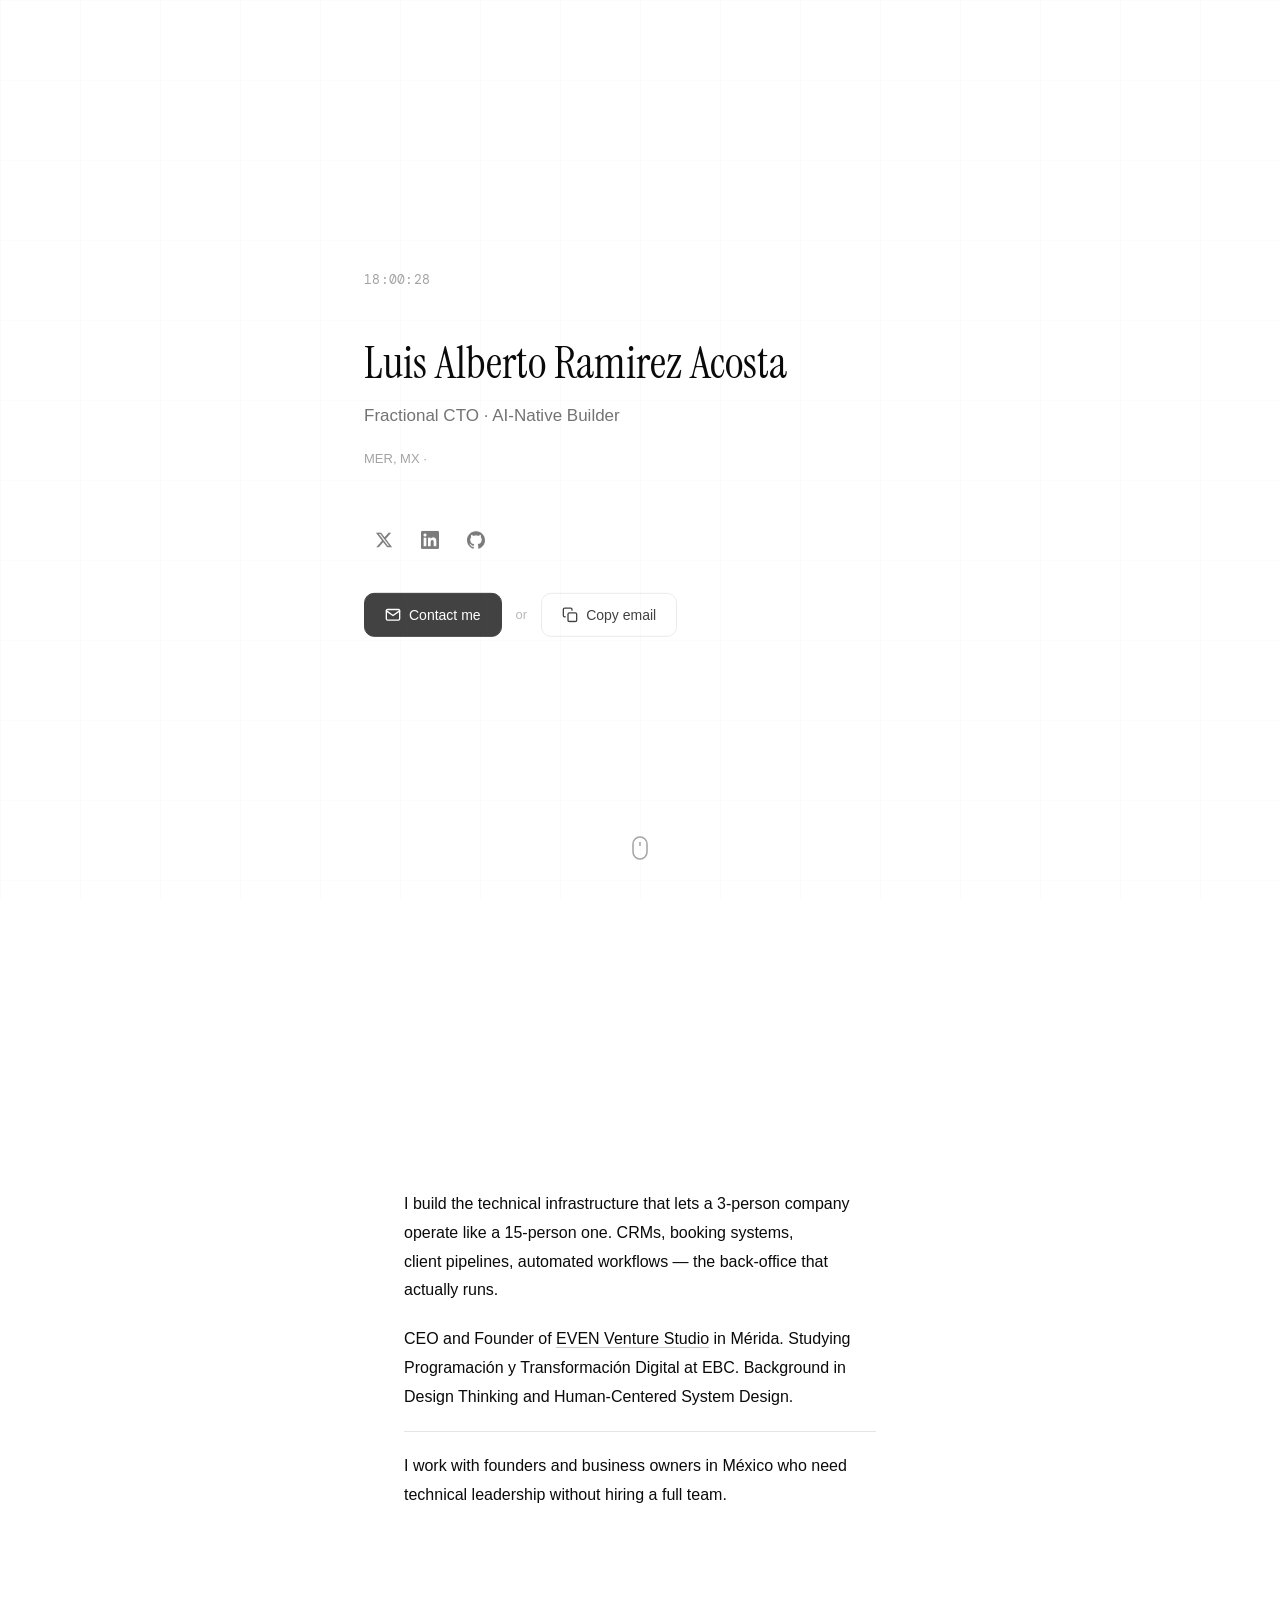
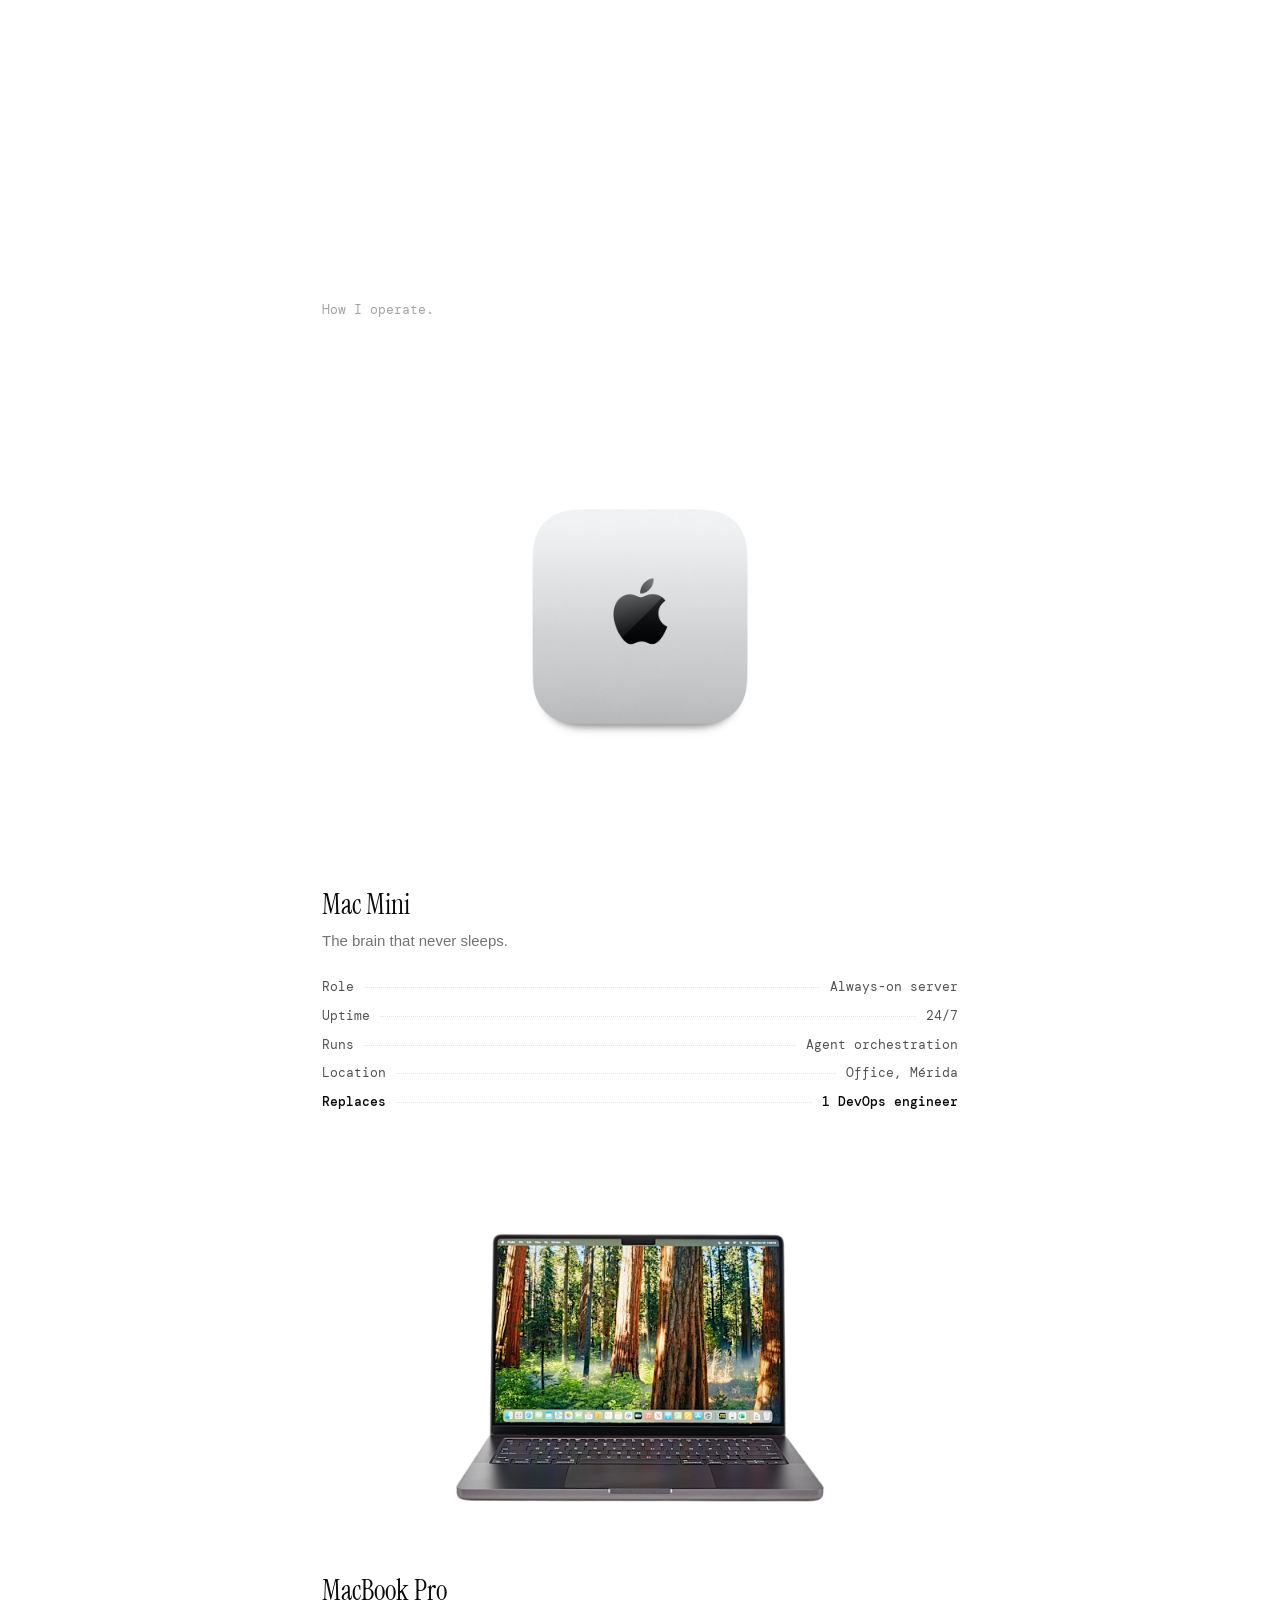
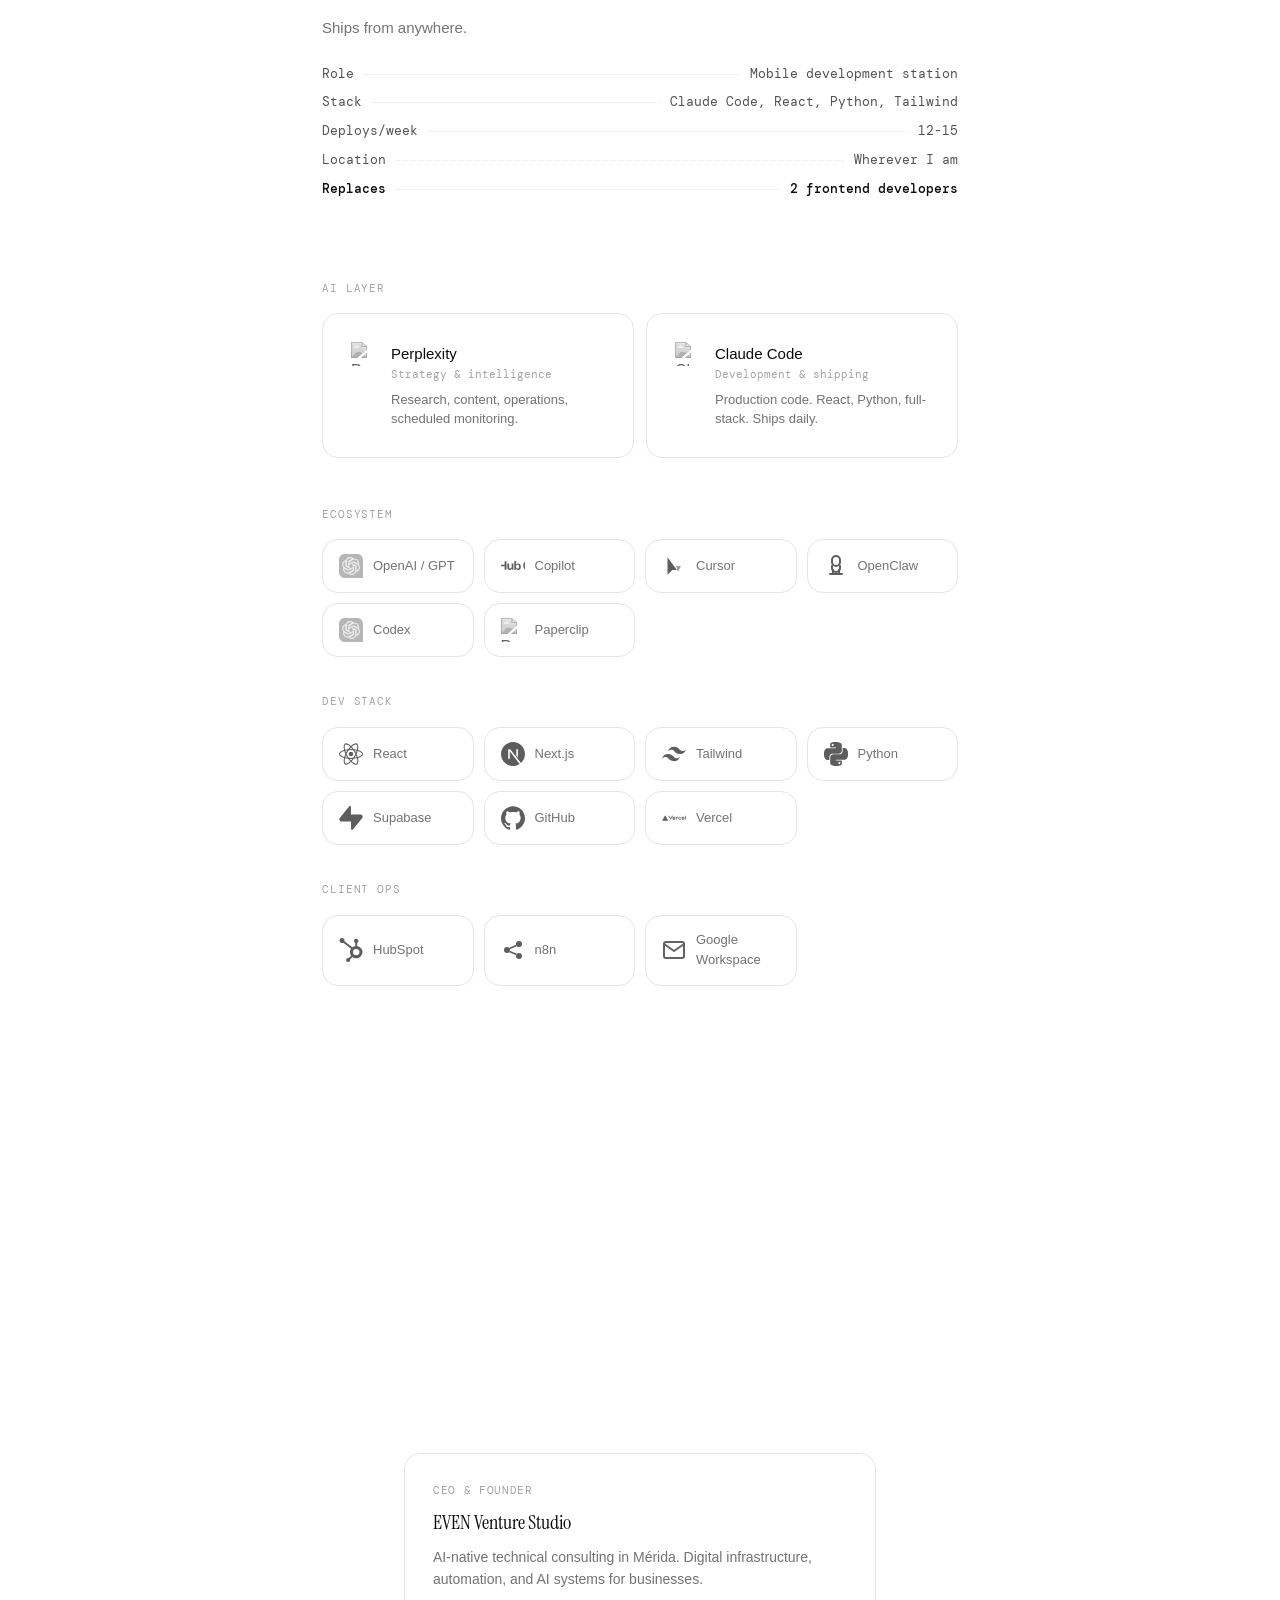
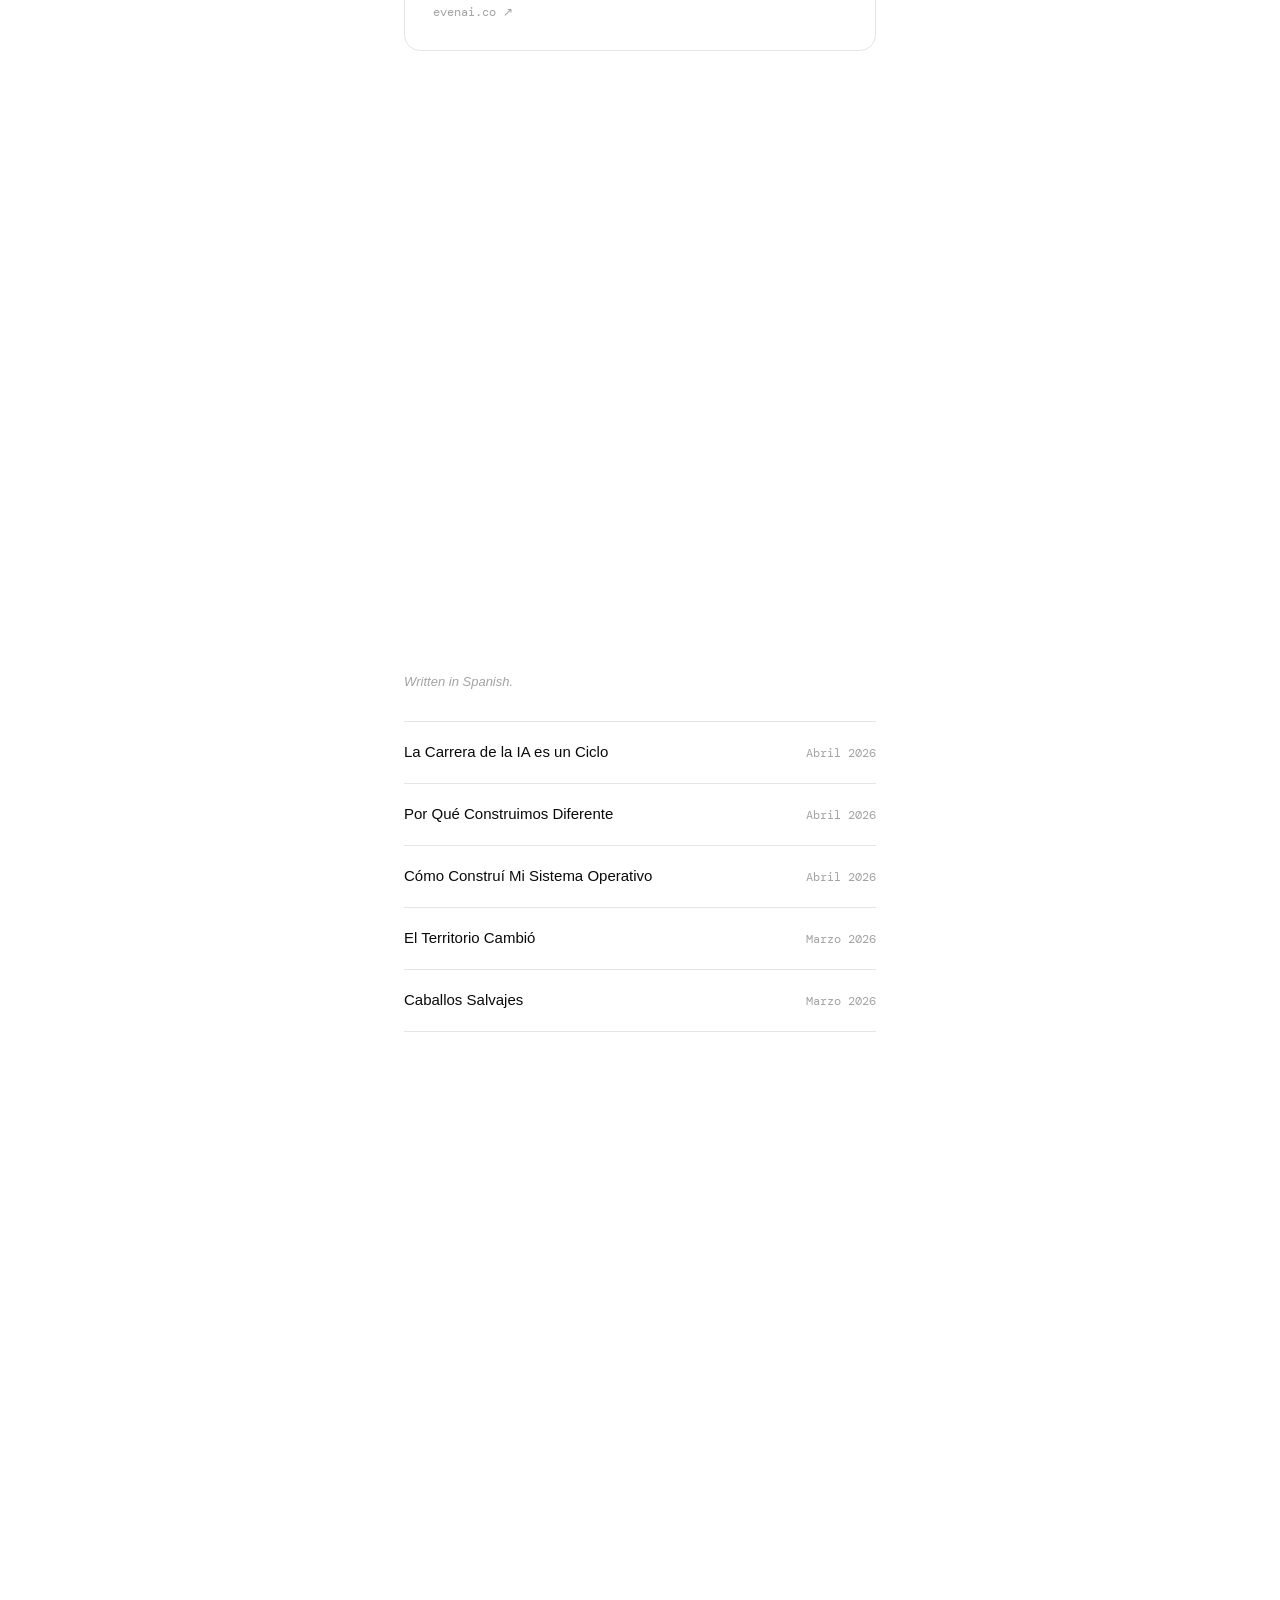
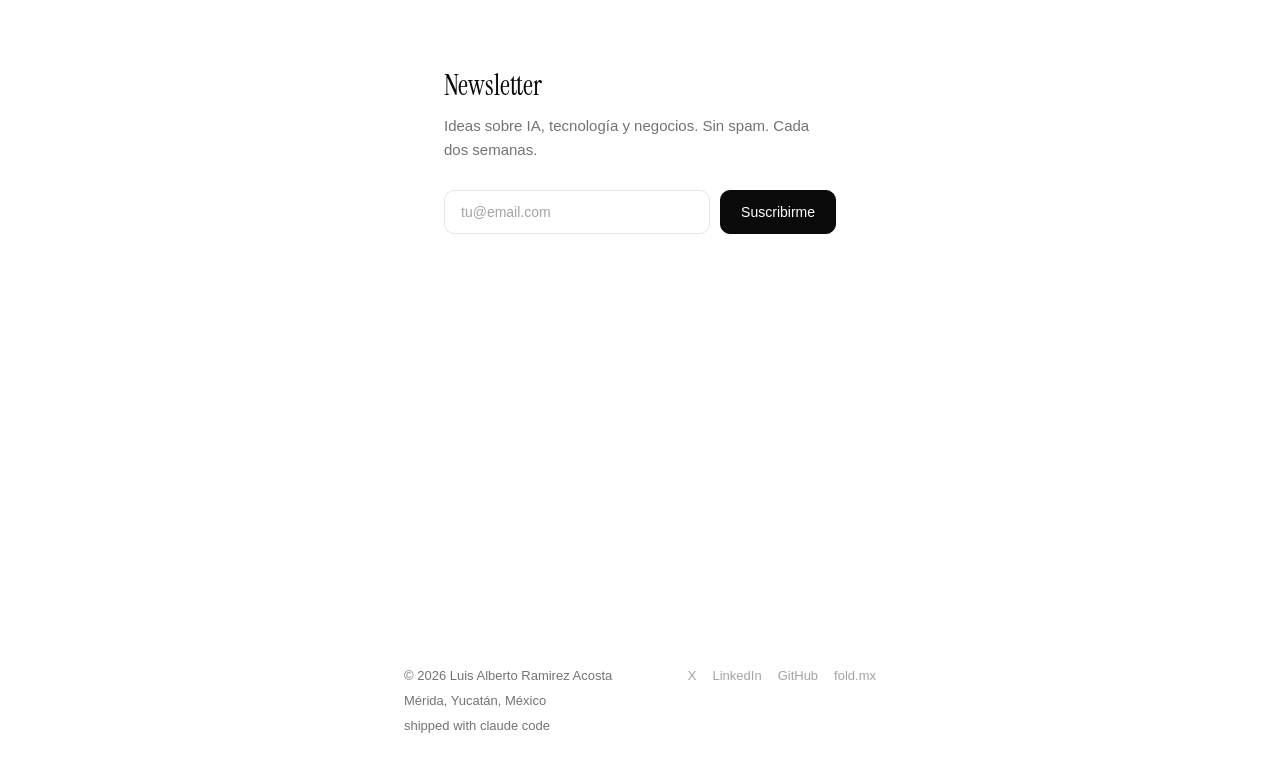
==== index.html @ 84975f9a "fix: move section labels inside col — fixes mobile layout completely The root cause: section labels " ====
<!DOCTYPE html>
<html lang="es" data-theme="light">
<head>
  <!-- Google tag (gtag.js) -->
  <script async src="https://www.googletagmanager.com/gtag/js?id=G-ELK9HFM0W5"></script>
  <script>
    window.dataLayer = window.dataLayer || [];
    function gtag(){dataLayer.push(arguments);}
    gtag('js', new Date());
    gtag('config', 'G-ELK9HFM0W5');
  </script>
  <meta charset="UTF-8">
  <meta name="viewport" content="width=device-width, initial-scale=1.0">
  <title>Luis Alberto Ramirez Acosta — Fractional CTO</title>
  <meta name="description" content="Fractional CTO y AI-native builder en Mérida, México. Fundador de EVEN Venture Studio.">
  <meta property="og:title" content="Luis Alberto Ramirez Acosta">
  <meta property="og:description" content="Fractional CTO. AI-native builder. Mérida, México.">
  <meta property="og:url" content="https://luisracosta.com">
  <meta property="og:type" content="website">

  <!-- Fonts -->
  <link rel="preconnect" href="https://fonts.googleapis.com">
  <link rel="preconnect" href="https://fonts.gstatic.com" crossorigin>
  <link href="https://fonts.googleapis.com/css2?family=DM+Mono:ital,wght@0,300;0,400;0,500;1,300;1,400&family=Instrument+Serif:ital@0;1&display=swap" rel="stylesheet">
  <link href="https://api.fontshare.com/v2/css?f[]=satoshi@300,400,500,700&display=swap" rel="stylesheet">

  <link rel="icon" href="./vitruvian.svg" type="image/svg+xml">
  <link rel="stylesheet" href="base.css">
  <link rel="stylesheet" href="style.css">

  <script type="application/ld+json">
  {
    "@context": "https://schema.org",
    "@type": "Person",
    "name": "Luis Alberto Ramirez Acosta",
    "url": "https://luisracosta.com",
    "jobTitle": "Fractional CTO",
    "worksFor": {"@type": "Organization", "name": "EVEN Venture Studio", "url": "https://evenai.co"},
    "address": {"@type": "PostalAddress", "addressLocality": "Mérida", "addressCountry": "MX"},
    "email": "contacto@luisracosta.com",
    "sameAs": ["https://x.com/luisracosta_","https://linkedin.com/in/luisracosta","https://github.com/even-admin","https://fold.mx"]
  }
  </script>
</head>
<body>

  <!-- Preloader -->
  <div id="preloader" aria-hidden="true"><span class="preloader-mark">L</span></div>

  <!-- Sticky Nav (hidden initially) -->
  <nav id="site-nav" class="site-nav" aria-label="Main navigation">
    <div class="nav-inner">
      <span class="nav-name">Luis Ramirez</span>
      <div class="nav-links">
        <a href="#about" class="nav-link" data-section="about">About</a>
        <a href="#setup" class="nav-link" data-section="setup">Setup</a>
        <a href="#work" class="nav-link" data-section="work">Work</a>
        <a href="#writing" class="nav-link" data-section="writing">Writing</a>
        <a href="#newsletter" class="nav-link" data-section="newsletter">Newsletter</a>
      </div>
      <div class="nav-right-group">
        <button id="nav-hamburger" class="nav-hamburger" aria-label="Open menu">
          <svg width="18" height="18" viewBox="0 0 24 24" fill="none" stroke="currentColor" stroke-width="2" stroke-linecap="round"><line x1="3" y1="6" x2="21" y2="6"/><line x1="3" y1="12" x2="21" y2="12"/><line x1="3" y1="18" x2="21" y2="18"/></svg>
        </button>
        <button id="theme-toggle" class="theme-toggle" aria-label="Toggle dark mode">
        <svg class="icon-sun" width="18" height="18" viewBox="0 0 24 24" fill="none" stroke="currentColor" stroke-width="2" stroke-linecap="round" stroke-linejoin="round"><circle cx="12" cy="12" r="5"/><path d="M12 1v2M12 21v2M4.22 4.22l1.42 1.42M18.36 18.36l1.42 1.42M1 12h2M21 12h2M4.22 19.78l1.42-1.42M18.36 5.64l1.42-1.42"/></svg>
        <svg class="icon-moon" width="18" height="18" viewBox="0 0 24 24" fill="none" stroke="currentColor" stroke-width="2" stroke-linecap="round" stroke-linejoin="round"><path d="M21 12.79A9 9 0 1 1 11.21 3 7 7 0 0 0 21 12.79z"/></svg>
        </button>
      </div>
    </div>
    <div class="nav-panel" id="nav-panel">
      <a href="#about" class="nav-link" data-section="about">About</a>
      <a href="#setup" class="nav-link" data-section="setup">Setup</a>
      <a href="#work" class="nav-link" data-section="work">Work</a>
      <a href="#writing" class="nav-link" data-section="writing">Writing</a>
      <a href="#newsletter" class="nav-link" data-section="newsletter">Newsletter</a>
    </div>
  </nav>

  <!-- Scroll Progress -->
  <div class="scroll-progress" aria-hidden="true"><div class="scroll-progress-fill" id="scroll-fill"></div></div>

  <main>

    <!-- ===== HERO ===== -->
    <header id="hero" class="hero">
      <div class="hero-grid"></div>
      <div class="col-hero">
        <div id="clock" class="clock hero-anim" aria-live="polite"></div>
        <h1 class="name hero-anim">Luis Alberto Ramirez Acosta</h1>
        <p class="tagline hero-anim">Fractional CTO · AI-Native Builder</p>
        <p class="location hero-anim">MER, MX · <span id="coordinates" class="mono"></span></p>
        <div class="social-bar hero-anim">
          <a href="https://x.com/luisracosta_" target="_blank" rel="noopener noreferrer" class="social-icon" aria-label="X">
            <svg width="18" height="18" viewBox="0 0 24 24" fill="currentColor"><path d="M18.244 2.25h3.308l-7.227 8.26 8.502 11.24H16.17l-5.214-6.817L4.99 21.75H1.68l7.73-8.835L1.254 2.25H8.08l4.713 6.231zm-1.161 17.52h1.833L7.084 4.126H5.117z"/></svg>
          </a>
          <a href="https://linkedin.com/in/luisracosta" target="_blank" rel="noopener noreferrer" class="social-icon" aria-label="LinkedIn">
            <svg width="18" height="18" viewBox="0 0 24 24" fill="currentColor"><path d="M20.447 20.452h-3.554v-5.569c0-1.328-.027-3.037-1.852-3.037-1.853 0-2.136 1.445-2.136 2.939v5.667H9.351V9h3.414v1.561h.046c.477-.9 1.637-1.85 3.37-1.85 3.601 0 4.267 2.37 4.267 5.455v6.286zM5.337 7.433a2.062 2.062 0 01-2.063-2.065 2.064 2.064 0 112.063 2.065zm1.782 13.019H3.555V9h3.564v11.452zM22.225 0H1.771C.792 0 0 .774 0 1.729v20.542C0 23.227.792 24 1.771 24h20.451C23.2 24 24 23.227 24 22.271V1.729C24 .774 23.2 0 22.222 0h.003z"/></svg>
          </a>
          <a href="https://github.com/even-admin" target="_blank" rel="noopener noreferrer" class="social-icon" aria-label="GitHub">
            <svg width="18" height="18" viewBox="0 0 24 24" fill="currentColor"><path d="M12 .297c-6.63 0-12 5.373-12 12 0 5.303 3.438 9.8 8.205 11.385.6.113.82-.258.82-.577 0-.285-.01-1.04-.015-2.04-3.338.724-4.042-1.61-4.042-1.61C4.422 18.07 3.633 17.7 3.633 17.7c-1.087-.744.084-.729.084-.729 1.205.084 1.838 1.236 1.838 1.236 1.07 1.835 2.809 1.305 3.495.998.108-.776.417-1.305.76-1.605-2.665-.3-5.466-1.332-5.466-5.93 0-1.31.465-2.38 1.235-3.22-.135-.303-.54-1.523.105-3.176 0 0 1.005-.322 3.3 1.23.96-.267 1.98-.399 3-.405 1.02.006 2.04.138 3 .405 2.28-1.552 3.285-1.23 3.285-1.23.645 1.653.24 2.873.12 3.176.765.84 1.23 1.91 1.23 3.22 0 4.61-2.805 5.625-5.475 5.92.42.36.81 1.096.81 2.22 0 1.606-.015 2.896-.015 3.286 0 .315.21.69.825.57C20.565 22.092 24 17.592 24 12.297c0-6.627-5.373-12-12-12"/></svg>
          </a>
        </div>
        <div class="action-row hero-anim">
          <a href="mailto:contacto@luisracosta.com" class="btn btn-primary">
            <svg width="16" height="16" viewBox="0 0 24 24" fill="none" stroke="currentColor" stroke-width="2" stroke-linecap="round" stroke-linejoin="round"><path d="M4 4h16c1.1 0 2 .9 2 2v12c0 1.1-.9 2-2 2H4c-1.1 0-2-.9-2-2V6c0-1.1.9-2 2-2z"/><polyline points="22,6 12,13 2,6"/></svg>
            Contact me
          </a>
          <span class="action-divider">or</span>
          <button id="copy-email" class="btn btn-secondary">
            <svg width="16" height="16" viewBox="0 0 24 24" fill="none" stroke="currentColor" stroke-width="2" stroke-linecap="round" stroke-linejoin="round"><rect x="9" y="9" width="13" height="13" rx="2" ry="2"/><path d="M5 15H4a2 2 0 01-2-2V4a2 2 0 012-2h9a2 2 0 012 2v1"/></svg>
            Copy email
          </button>
        </div>
      </div>
      <div class="scroll-indicator" aria-hidden="true">
        <svg width="16" height="24" viewBox="0 0 16 24" fill="none" stroke="currentColor" stroke-width="1.5"><rect x="1" y="1" width="14" height="22" rx="7"/><line x1="8" y1="6" x2="8" y2="10"/></svg>
      </div>
    </header>

    <!-- ===== ABOUT ===== -->
    <section id="about" class="section">
      <div class="col-md">
        <span class="section-label">About</span>
        <div class="about-text">
          <p data-animate>I build the technical infrastructure that lets a 3-person company operate like a 15-person one. CRMs, booking systems, client pipelines, automated workflows — the back-office that actually runs.</p>
          <p data-animate>CEO and Founder of <a href="https://evenai.co" target="_blank" rel="noopener noreferrer">EVEN Venture Studio</a> in Mérida. Studying Programación y Transformación Digital at EBC. Background in Design Thinking and Human-Centered System Design.</p>
          <p class="about-cta" data-animate>I work with founders and business owners in México who need technical leadership without hiring a full team.</p>
        </div>
      </div>
    </section>

    <!-- ===== SETUP ===== -->
    <section id="setup" class="section section-setup">
      <div class="col-wide">
        <span class="section-label">Setup</span>
        <p class="setup-intro" data-animate>How I operate.</p>

        <!-- Mac Mini -->
        <div class="hw-showcase" id="hw-mini">
          <div class="hw-image" data-animate>
            <img src="images/mac-mini.jpg" alt="Mac Mini" width="480" height="320" loading="lazy">
          </div>
          <div class="hw-info">
            <h3 class="hw-name" data-animate>Mac Mini</h3>
            <p class="hw-tagline" data-animate>The brain that never sleeps.</p>
            <div class="hw-specs" data-animate>
              <div class="spec-row"><span class="spec-key">Role</span><span class="spec-dots"></span><span class="spec-val">Always-on server</span></div>
              <div class="spec-row"><span class="spec-key">Uptime</span><span class="spec-dots"></span><span class="spec-val">24/7</span></div>
              <div class="spec-row"><span class="spec-key">Runs</span><span class="spec-dots"></span><span class="spec-val">Agent orchestration</span></div>
              <div class="spec-row"><span class="spec-key">Location</span><span class="spec-dots"></span><span class="spec-val">Office, Mérida</span></div>
              <div class="spec-row spec-highlight"><span class="spec-key">Replaces</span><span class="spec-dots"></span><span class="spec-val">1 DevOps engineer</span></div>
            </div>
          </div>
        </div>

        <!-- MacBook Pro -->
        <div class="hw-showcase" id="hw-mbp">
          <div class="hw-image" data-animate>
            <img src="images/macbook-pro.png" alt="MacBook Pro" width="480" height="340" loading="lazy">
          </div>
          <div class="hw-info">
            <h3 class="hw-name" data-animate>MacBook Pro</h3>
            <p class="hw-tagline" data-animate>Ships from anywhere.</p>
            <div class="hw-specs" data-animate>
              <div class="spec-row"><span class="spec-key">Role</span><span class="spec-dots"></span><span class="spec-val">Mobile development station</span></div>
              <div class="spec-row"><span class="spec-key">Stack</span><span class="spec-dots"></span><span class="spec-val">Claude Code, React, Python, Tailwind</span></div>
              <div class="spec-row"><span class="spec-key">Deploys/week</span><span class="spec-dots"></span><span class="spec-val">12-15</span></div>
              <div class="spec-row"><span class="spec-key">Location</span><span class="spec-dots"></span><span class="spec-val">Wherever I am</span></div>
              <div class="spec-row spec-highlight"><span class="spec-key">Replaces</span><span class="spec-dots"></span><span class="spec-val">2 frontend developers</span></div>
            </div>
          </div>
        </div>

        <!-- AI Layer — Primary -->
        <div class="subsection-label" data-animate>AI Layer</div>
        <div class="ai-primary-grid">
          <div class="ai-card card ai-card-primary" data-animate>
            <img src="images/perplexity-logo.svg" alt="Perplexity" class="logo-icon logo-32" loading="lazy">
            <div class="ai-body">
              <div class="ai-name">Perplexity</div>
              <div class="ai-role">Strategy &amp; intelligence</div>
              <div class="ai-desc">Research, content, operations, scheduled monitoring.</div>
            </div>
          </div>
          <div class="ai-card card ai-card-primary" data-animate>
            <img src="images/claude-logo.svg" alt="Claude Code" class="logo-icon logo-32" loading="lazy">
            <div class="ai-body">
              <div class="ai-name">Claude Code</div>
              <div class="ai-role">Development &amp; shipping</div>
              <div class="ai-desc">Production code. React, Python, full-stack. Ships daily.</div>
            </div>
          </div>
        </div>

        <!-- AI Layer — Ecosystem -->
        <div class="subsection-label" data-animate>Ecosystem</div>
        <div class="logo-grid logo-grid-4">
          <div class="logo-card card" data-animate>
            <img src="images/openai-logo.svg" alt="OpenAI" class="logo-icon logo-32" loading="lazy">
            <span class="logo-name">OpenAI / GPT</span>
          </div>
          <div class="logo-card card" data-animate>
            <img src="images/copilot-logo.svg" alt="GitHub Copilot" class="logo-icon logo-32" loading="lazy">
            <span class="logo-name">Copilot</span>
          </div>
          <div class="logo-card card" data-animate>
            <img src="images/cursor-logo.svg" alt="Cursor" class="logo-icon logo-32" loading="lazy">
            <span class="logo-name">Cursor</span>
          </div>
          <div class="logo-card card" data-animate>
            <img src="images/openclaw-logo.svg" alt="OpenClaw" class="logo-icon logo-32" loading="lazy">
            <span class="logo-name">OpenClaw</span>
          </div>
          <div class="logo-card card" data-animate>
            <img src="images/codex-logo.svg" alt="Codex" class="logo-icon logo-32" loading="lazy">
            <span class="logo-name">Codex</span>
          </div>
          <div class="logo-card card" data-animate>
            <img src="images/paperclip-logo.svg" alt="Paperclip" class="logo-icon logo-32" loading="lazy">
            <span class="logo-name">Paperclip</span>
          </div>
        </div>

        <!-- Dev Stack -->
        <div class="subsection-label" data-animate>Dev Stack</div>
        <div class="logo-grid logo-grid-4">
          <div class="logo-card card" data-animate>
            <img src="images/react-logo.svg" alt="React" class="logo-icon logo-32" loading="lazy">
            <span class="logo-name">React</span>
          </div>
          <div class="logo-card card" data-animate>
            <img src="images/nextjs-logo.svg" alt="Next.js" class="logo-icon logo-32" loading="lazy">
            <span class="logo-name">Next.js</span>
          </div>
          <div class="logo-card card" data-animate>
            <img src="images/tailwind-logo.svg" alt="Tailwind" class="logo-icon logo-32" loading="lazy">
            <span class="logo-name">Tailwind</span>
          </div>
          <div class="logo-card card" data-animate>
            <img src="images/python-logo.svg" alt="Python" class="logo-icon logo-32" loading="lazy">
            <span class="logo-name">Python</span>
          </div>
          <div class="logo-card card" data-animate>
            <img src="images/supabase-logo.svg" alt="Supabase" class="logo-icon logo-32" loading="lazy">
            <span class="logo-name">Supabase</span>
          </div>
          <div class="logo-card card" data-animate>
            <img src="images/github-logo.svg" alt="GitHub" class="logo-icon logo-32" loading="lazy">
            <span class="logo-name">GitHub</span>
          </div>
          <div class="logo-card card" data-animate>
            <img src="images/vercel-logo.svg" alt="Vercel" class="logo-icon logo-32" loading="lazy">
            <span class="logo-name">Vercel</span>
          </div>
        </div>

        <!-- Client Ops -->
        <div class="subsection-label" data-animate>Client Ops</div>
        <div class="logo-grid logo-grid-4">
          <div class="logo-card card" data-animate>
            <img src="images/hubspot-logo.svg" alt="HubSpot" class="logo-icon logo-32" loading="lazy">
            <span class="logo-name">HubSpot</span>
          </div>
          <div class="logo-card card" data-animate>
            <img src="images/n8n-logo.svg" alt="n8n" class="logo-icon logo-32" loading="lazy">
            <span class="logo-name">n8n</span>
          </div>
          <div class="logo-card card" data-animate>
            <svg class="logo-icon logo-32" viewBox="0 0 24 24" fill="none" stroke="currentColor" stroke-width="2" stroke-linecap="round" stroke-linejoin="round"><path d="M4 4h16c1.1 0 2 .9 2 2v12c0 1.1-.9 2-2 2H4c-1.1 0-2-.9-2-2V6c0-1.1.9-2 2-2z"/><polyline points="22,6 12,13 2,6"/></svg>
            <span class="logo-name">Google Workspace</span>
          </div>
        </div>
      </div>
    </section>

    <!-- ===== WORK ===== -->
    <section id="work" class="section">
      <div class="col-md">
        <span class="section-label">Work</span>
        <div class="work-cards">
          <a href="https://evenai.co" target="_blank" rel="noopener noreferrer" class="work-card card" data-animate>
            <div class="work-role">CEO &amp; Founder</div>
            <div class="work-title">EVEN Venture Studio</div>
            <div class="work-desc">AI-native technical consulting in Mérida. Digital infrastructure, automation, and AI systems for businesses.</div>
            <div class="work-indicator">evenai.co &#8599;</div>
          </a>
        </div>
      </div>
    </section>

    <!-- ===== WRITING ===== -->
    <section id="writing" class="section">
      <div class="col-md">
        <span class="section-label">Writing</span>
        <p class="writing-note" data-animate>Written in Spanish.</p>
        <ol class="article-list" reversed>
          <li class="article-item" data-animate>
            <a href="/la-carrera-de-la-ia-es-un-ciclo.html" class="article-link">
              <span class="article-title">La Carrera de la IA es un Ciclo</span>
              <span class="article-date">Abril 2026</span>
            </a>
          </li>
          <li class="article-item" data-animate>
            <a href="/por-que-construimos-diferente.html" class="article-link">
              <span class="article-title">Por Qué Construimos Diferente</span>
              <span class="article-date">Abril 2026</span>
            </a>
          </li>
          <li class="article-item" data-animate>
            <a href="/como-construi-mi-sistema-operativo.html" class="article-link">
              <span class="article-title">Cómo Construí Mi Sistema Operativo</span>
              <span class="article-date">Abril 2026</span>
            </a>
          </li>
          <li class="article-item" data-animate>
            <a href="/el-territorio-cambio.html" class="article-link">
              <span class="article-title">El Territorio Cambió</span>
              <span class="article-date">Marzo 2026</span>
            </a>
          </li>
          <li class="article-item" data-animate>
            <a href="/caballos-salvajes.html" class="article-link">
              <span class="article-title">Caballos Salvajes</span>
              <span class="article-date">Marzo 2026</span>
            </a>
          </li>
        </ol>
      </div>
    </section>

    <!-- ===== NEWSLETTER ===== -->
    <section id="newsletter" class="section">
      <div class="col-sm">
        <span class="section-label">Newsletter</span>
        <h2 class="newsletter-heading" data-animate>Newsletter</h2>
        <p class="newsletter-sub" data-animate>Ideas sobre IA, tecnología y negocios. Sin spam. Cada dos semanas.</p>
        <form id="newsletter-form" class="newsletter-form" novalidate data-animate>
          <div class="form-row" id="form-row">
            <input type="email" id="email-input" class="email-input" placeholder="tu@email.com" required autocomplete="email">
            <button type="submit" class="btn btn-primary">Suscribirme</button>
          </div>
          <div id="newsletter-success" class="newsletter-success" hidden>Gracias. Te escribo pronto.</div>
        </form>
      </div>
    </section>

  </main>

  <!-- Footer -->
  <footer class="footer">
    <div class="col-md">
      <div class="footer-inner">
        <div class="footer-left">
          <p>&copy; 2026 Luis Alberto Ramirez Acosta</p>
          <p>Mérida, Yucatán, México</p>
          <p class="footer-cheeky">shipped with claude code</p>
        </div>
        <div class="footer-links">
          <a href="https://x.com/luisracosta_" target="_blank" rel="noopener noreferrer">X</a>
          <a href="https://linkedin.com/in/luisracosta" target="_blank" rel="noopener noreferrer">LinkedIn</a>
          <a href="https://github.com/even-admin" target="_blank" rel="noopener noreferrer">GitHub</a>
          <a href="https://fold.mx" target="_blank" rel="noopener noreferrer">fold.mx</a>
        </div>
      </div>
    </div>
  </footer>

  <!-- Libraries: Lenis + GSAP + ScrollTrigger -->
  <script src="https://cdn.jsdelivr.net/npm/lenis@1.1/dist/lenis.min.js"></script>
  <script src="https://cdn.jsdelivr.net/npm/gsap@3.12/dist/gsap.min.js"></script>
  <script src="https://cdn.jsdelivr.net/npm/gsap@3.12/dist/ScrollTrigger.min.js"></script>
  <script src="app.js" defer></script>
</body>
</html>
---- base.css ----
/* base.css */
*, *::before, *::after { box-sizing: border-box; margin: 0; padding: 0; }

html {
  -moz-text-size-adjust: none;
  -webkit-text-size-adjust: none;
  text-size-adjust: none;
  -webkit-font-smoothing: antialiased;
  -moz-osx-font-smoothing: grayscale;
  text-rendering: optimizeLegibility;
  scroll-behavior: smooth;
  hanging-punctuation: first last;
  scroll-padding-top: var(--space-16);
}

body {
  min-height: 100dvh;
  line-height: 1.6;
  font-family: var(--font-body, sans-serif);
  font-size: var(--text-base);
  color: var(--color-text);
  background-color: var(--color-bg);
}

img, picture, video, canvas, svg { display: block; max-width: 100%; height: auto; }
ul[role="list"], ol[role="list"] { list-style: none; }
input, button, textarea, select { font: inherit; color: inherit; }

h1, h2, h3, h4, h5, h6 { text-wrap: balance; line-height: 1.15; }
p, li, figcaption { text-wrap: pretty; max-width: 72ch; }

::selection {
  background: oklch(from var(--color-primary) l c h / 0.25);
  color: var(--color-text);
}

:focus-visible {
  outline: 2px solid var(--color-primary);
  outline-offset: 3px;
  border-radius: var(--radius-sm);
}

@media (prefers-reduced-motion: reduce) {
  *, *::before, *::after {
    animation-duration: 0.01ms !important;
    animation-iteration-count: 1 !important;
    transition-duration: 0.01ms !important;
    scroll-behavior: auto !important;
  }
}

button { cursor: pointer; background: none; border: none; }
table { border-collapse: collapse; width: 100%; }

a, button, [role="button"], [role="link"], input, textarea, select {
  transition: color var(--transition-interactive),
              background var(--transition-interactive),
              border-color var(--transition-interactive),
              box-shadow var(--transition-interactive);
}

.sr-only {
  position: absolute; width: 1px; height: 1px; padding: 0; margin: -1px;
  overflow: hidden; clip: rect(0, 0, 0, 0); white-space: nowrap; border-width: 0;
}
---- style.css ----
/* ============================================
   luisracosta.com — Full-Screen Scroll Redesign
   GSAP + Lenis. Pure #FFFFFF / #0A0A0A.
   Full-viewport sections. Zero dividers. Zero shadows.
   ============================================ */

:root {
  --bg:           #FFFFFF;
  --color-bg:     #FFFFFF;
  --surface:      #F5F5F5;
  --card:         #FFFFFF;
  --border:       #E5E5E5;
  --border-hover: #CCCCCC;
  --text:         #0A0A0A;
  --text-2:       #525252;
  --text-muted:   #737373;
  --text-faint:   #A3A3A3;

  --font-display: 'Instrument Serif', Georgia, serif;
  --font-body:    'Satoshi', 'Inter', -apple-system, sans-serif;
  --font-mono:    'DM Mono', 'SF Mono', monospace;

  --ease: cubic-bezier(0.16, 1, 0.3, 1);
}

[data-theme="dark"] {
  --bg:           #0A0A0A;
  --color-bg:     #0A0A0A;
  --surface:      #111111;
  --card:         #161616;
  --border:       #262626;
  --border-hover: #383838;
  --text:         #E8E6E3;
  --text-2:       #A0A0A0;
  --text-muted:   #737373;
  --text-faint:   #525252;
}

@media (prefers-reduced-motion: reduce) {
  *, *::before, *::after {
    animation-duration: 0.01ms !important;
    transition-duration: 0.01ms !important;
  }
}

body {
  background: var(--bg);
  color: var(--text);
  font-family: var(--font-body);
  overflow-x: hidden;
  transition: background 200ms ease, color 200ms ease;
}

a { color: inherit; text-decoration: none; }

/* ============================================
   LAYOUT — Varied content widths
   ============================================ */

.col       { max-width: 560px; margin: 0 auto; padding: 0 24px; width: 100%; }
.col-sm    { max-width: 440px; margin: 0 auto; padding: 0 24px; width: 100%; }
.col-md    { max-width: 520px; margin: 0 auto; padding: 0 24px; width: 100%; }
.col-wide  { max-width: 700px; margin: 0 auto; padding: 0 32px; width: 100%; }
.col-hero  { max-width: 600px; margin: 0 auto; padding: 0 24px; width: 100%; }

/* ============================================
   PRELOADER
   ============================================ */

#preloader {
  position: fixed; inset: 0; background: var(--bg);
  display: flex; align-items: center; justify-content: center;
  z-index: 999; transition: opacity 400ms ease;
}
#preloader.fade-out { opacity: 0; pointer-events: none; }
.preloader-mark { font-family: var(--font-display); font-size: 48px; color: var(--text); }

/* ============================================
   STICKY NAV
   ============================================ */

.site-nav {
  position: fixed; top: 0; left: 0; right: 0; z-index: 100;
  background: rgba(255,255,255,0.85);
  backdrop-filter: blur(16px); -webkit-backdrop-filter: blur(16px);
  border-bottom: 1px solid var(--border);
  transform: translateY(-100%);
  transition: transform 300ms var(--ease);
}
.site-nav.visible { transform: translateY(0); }
[data-theme="dark"] .site-nav { background: rgba(10,10,10,0.85); }

.nav-inner {
  max-width: 700px; margin: 0 auto; padding: 0 32px;
  height: 52px; display: flex; align-items: center; justify-content: space-between; gap: 16px;
}
.nav-name { font-family: var(--font-display); font-size: 15px; color: var(--text); white-space: nowrap; flex-shrink: 0; }
.nav-links { display: flex; align-items: center; gap: 20px; overflow-x: auto; }
.nav-link {
  font-family: var(--font-body); font-size: 13px; font-weight: 500;
  color: var(--text-muted); white-space: nowrap;
  transition: color 180ms ease; padding: 2px 0; border-bottom: 1.5px solid transparent;
}
.nav-link:hover { color: var(--text); }
.nav-link.active { color: var(--text); border-bottom-color: var(--text); }

.theme-toggle {
  width: 36px; height: 36px; border-radius: 8px; border: 1px solid var(--border);
  background: transparent; color: var(--text-muted);
  display: flex; align-items: center; justify-content: center;
  cursor: pointer; flex-shrink: 0; transition: all 180ms var(--ease);
}
.theme-toggle:hover { background: var(--surface); color: var(--text); }
.icon-sun { display: none; }
.icon-moon { display: block; }
[data-theme="dark"] .icon-sun { display: block; }
[data-theme="dark"] .icon-moon { display: none; }

/* ============================================
   FULL-VIEWPORT SECTIONS
   ============================================ */

.section {
  min-height: 100vh;
  display: flex;
  align-items: center;
  justify-content: center;
  position: relative;
  padding: 80px 0;
  /* NO border-top — zero dividers */
}

/* Section labels: inside col, centered on mobile, absolute on desktop */
.section-label {
  display: block;
  font-family: var(--font-mono); font-size: 11px; font-weight: 400;
  letter-spacing: 0.08em; text-transform: uppercase;
  color: var(--text-faint);
  text-align: center;
  margin-bottom: 32px;
}

/* ============================================
   SCROLL PROGRESS INDICATOR
   ============================================ */

.scroll-progress {
  position: fixed; top: 0; right: 0;
  width: 3px; height: 100vh;
  z-index: 90; pointer-events: none;
}
.scroll-progress-fill {
  width: 100%; height: 0%;
  background: var(--text);
  opacity: 0.15;
  transition: height 100ms linear;
}

/* ============================================
   HERO — 100vh, generous spacing
   ============================================ */

.hero {
  min-height: 100vh;
  display: flex; flex-direction: column;
  align-items: center; justify-content: center;
  position: relative; text-align: left;
  padding: 0 24px;
}
.hero > .col-hero { width: 100%; }

.hero-grid {
  position: absolute; inset: 0;
  background-image:
    linear-gradient(var(--border) 1px, transparent 1px),
    linear-gradient(90deg, var(--border) 1px, transparent 1px);
  background-size: 80px 80px;
  opacity: 0.15; pointer-events: none;
}
[data-theme="dark"] .hero-grid { opacity: 0.06; }

.clock {
  font-family: var(--font-mono); font-size: 13px; color: var(--text-faint);
  margin-bottom: 48px; letter-spacing: 0.02em;
}
.name {
  font-family: var(--font-display);
  font-size: clamp(1.6rem, 1rem + 2.5vw, 2.8rem);
  font-weight: 400; color: var(--text);
  margin: 0 0 12px; line-height: 1.15;
}
.tagline {
  font-family: var(--font-body); font-size: 17px; font-weight: 400;
  color: var(--text-muted); margin: 0 0 20px;
}
.location {
  font-family: var(--font-body); font-size: 13px; color: var(--text-faint);
  margin-bottom: 48px;
}
.mono { font-family: var(--font-mono); }

.social-bar { display: flex; gap: 6px; margin-bottom: 28px; }
.social-icon {
  width: 40px; height: 40px; border-radius: 10px;
  display: flex; align-items: center; justify-content: center;
  color: var(--text-muted);
  transition: background 180ms var(--ease), color 180ms var(--ease), transform 180ms var(--ease);
}
.social-icon:hover { background: var(--surface); color: var(--text); transform: scale(1.05); }
[data-theme="dark"] .social-icon:hover { background: #1A1A18; }

.action-row { display: flex; align-items: center; gap: 14px; }
.btn {
  font-family: var(--font-body); font-size: 14px; font-weight: 500;
  padding: 10px 20px; border-radius: 10px;
  border: 1px solid var(--border); cursor: pointer;
  display: inline-flex; align-items: center; gap: 8px;
  transition: all 180ms var(--ease);
}
.btn-primary { background: var(--text); color: var(--bg); border-color: var(--text); }
.btn-primary:hover { opacity: 0.85; }
.btn-secondary { background: transparent; color: var(--text); }
.btn-secondary:hover { background: var(--surface); border-color: var(--border-hover); }
.action-divider { font-size: 13px; color: var(--text-faint); }

.scroll-indicator {
  position: absolute; bottom: 40px; left: 50%; transform: translateX(-50%);
  color: var(--text-faint); animation: scrollPulse 2s ease-in-out infinite;
}
@keyframes scrollPulse {
  0%, 100% { opacity: 0.3; transform: translateX(-50%) translateY(0); }
  50% { opacity: 0.7; transform: translateX(-50%) translateY(6px); }
}

.toast {
  position: fixed; bottom: 32px; left: 50%;
  transform: translateX(-50%) translateY(8px);
  background: var(--text); color: var(--bg);
  font-family: var(--font-body); font-size: 13px; font-weight: 500;
  padding: 10px 20px; border-radius: 10px;
  opacity: 0; transition: opacity 200ms ease, transform 200ms ease;
  z-index: 200; pointer-events: none;
}
.toast.visible { opacity: 1; transform: translateX(-50%) translateY(0); }

/* ============================================
   ABOUT — intimate reading width
   ============================================ */

.about-text p {
  font-family: var(--font-body); font-size: 16px; line-height: 1.8;
  color: var(--text); margin: 0 0 20px;
}
.about-text p:last-child { margin-bottom: 0; }
.about-cta {
  font-weight: 500; color: var(--text);
  border-top: 1px solid var(--border);
  padding-top: 20px; margin-top: 28px;
}
.about-text a { border-bottom: 1px solid var(--border-hover); transition: border-color 180ms ease; }
.about-text a:hover { border-color: var(--text); }

/* ============================================
   SETUP — wide showcase
   ============================================ */

/* Setup section: content-driven height, not forced 100vh */
.section-setup { min-height: auto; align-items: flex-start; padding: 100px 0 80px; }

.setup-intro {
  font-family: var(--font-mono); font-size: 13px; color: var(--text-faint);
  margin: 0 0 56px;
}

/* Hardware showcase */
.hw-showcase { margin-bottom: 80px; display: grid; grid-template-columns: 1fr; gap: 32px; }
.hw-image { display: flex; justify-content: center; }
.hw-image img { width: 100%; max-width: 480px; height: auto; transition: transform 300ms var(--ease); }
.hw-image:hover img { transform: scale(1.02); }

.hw-name { font-family: var(--font-display); font-size: 28px; font-weight: 400; color: var(--text); margin-bottom: 8px; }
.hw-tagline { font-family: var(--font-body); font-size: 15px; color: var(--text-muted); margin-bottom: 24px; }

.hw-specs { display: flex; flex-direction: column; gap: 8px; }
.spec-row {
  display: flex; align-items: baseline;
  font-family: var(--font-mono); font-size: 13px; color: var(--text-2); line-height: 1.6;
}
.spec-key { white-space: nowrap; flex-shrink: 0; }
.spec-dots { flex: 1; border-bottom: 1px dotted var(--border); margin: 0 10px; min-width: 20px; position: relative; top: -3px; }
.spec-val { white-space: nowrap; flex-shrink: 0; text-align: right; }
.spec-highlight { color: var(--text); font-weight: 500; }

.subsection-label {
  font-family: var(--font-mono); font-size: 11px; font-weight: 400;
  letter-spacing: 0.08em; text-transform: uppercase;
  color: var(--text-faint); margin-bottom: 16px; margin-top: 8px;
}

/* Card base */
.card {
  background: var(--card); border: 1px solid var(--border);
  border-radius: 16px; box-shadow: none;
  transition: background 180ms var(--ease), border-color 180ms var(--ease), transform 180ms var(--ease);
}
.card:hover { border-color: var(--border-hover); transform: translateY(-3px); }
[data-theme="dark"] .card:hover { background: #1A1A18; }

/* AI Primary cards */
.ai-primary-grid { display: grid; grid-template-columns: 1fr; gap: 12px; margin-bottom: 48px; }
.ai-card { padding: 22px 24px; display: flex; align-items: flex-start; gap: 16px; }
.ai-card-primary { padding: 28px; }
.ai-body { flex: 1; min-width: 0; }
.ai-name { font-family: var(--font-body); font-size: 15px; font-weight: 500; color: var(--text); }
.ai-role { font-family: var(--font-mono); font-size: 11px; color: var(--text-faint); margin-bottom: 6px; }
.ai-desc { font-family: var(--font-body); font-size: 13px; line-height: 1.5; color: var(--text-muted); }

/* Logo icons */
.logo-icon {
  flex-shrink: 0;
  filter: grayscale(1) contrast(0.8); opacity: 0.7;
  transition: filter 180ms var(--ease), opacity 180ms var(--ease);
}
.card:hover .logo-icon, .logo-card:hover .logo-icon { filter: grayscale(0); opacity: 1; }
.logo-32 { width: 24px; height: 24px; }
[data-theme="dark"] .logo-icon { filter: grayscale(1) contrast(0.8) invert(1); }
[data-theme="dark"] .card:hover .logo-icon, [data-theme="dark"] .logo-card:hover .logo-icon { filter: grayscale(0) invert(1); opacity: 1; }

/* Logo grids */
.logo-grid { display: grid; gap: 10px; margin-bottom: 36px; }
.logo-grid-4 { grid-template-columns: repeat(4, 1fr); }
.logo-card {
  display: flex; flex-direction: row; align-items: center; justify-content: flex-start;
  gap: 10px; padding: 14px 16px;
}
.logo-name {
  font-family: var(--font-body); font-size: 13px; font-weight: 500;
  color: var(--text-muted); transition: color 180ms var(--ease);
}
.logo-card:hover .logo-name { color: var(--text); }

/* ============================================
   WORK
   ============================================ */

.work-cards { display: flex; flex-direction: column; gap: 12px; }
.work-card { display: block; padding: 28px; }
.work-role {
  font-family: var(--font-mono); font-size: 11px; color: var(--text-faint);
  text-transform: uppercase; letter-spacing: 0.06em; margin-bottom: 6px;
}
.work-title { font-family: var(--font-display); font-size: 20px; color: var(--text); margin-bottom: 8px; }
.work-desc { font-family: var(--font-body); font-size: 14px; line-height: 1.6; color: var(--text-muted); margin-bottom: 12px; }
.work-indicator { font-family: var(--font-mono); font-size: 12px; color: var(--text-faint); transition: color 180ms ease; }
.work-card:hover .work-indicator { color: var(--text-muted); }

/* ============================================
   WRITING
   ============================================ */

.writing-note { font-family: var(--font-body); font-size: 13px; color: var(--text-faint); font-style: italic; margin-bottom: 28px; }
.article-list { list-style: none; padding: 0; margin: 0; }
.article-item { border-bottom: 1px solid var(--border); }
.article-item:first-child { border-top: 1px solid var(--border); }
.article-link {
  display: flex; justify-content: space-between; align-items: baseline;
  padding: 18px 0; gap: 16px; transition: padding-left 180ms var(--ease);
}
.article-link:hover { padding-left: 8px; }
.article-link:hover .article-title { border-bottom-color: var(--text); }
.article-title {
  font-family: var(--font-body); font-size: 15px; font-weight: 400; color: var(--text);
  border-bottom: 1px solid transparent; transition: border-color 180ms ease;
}
.article-date { font-family: var(--font-mono); font-size: 12px; color: var(--text-faint); white-space: nowrap; flex-shrink: 0; }

/* ============================================
   NEWSLETTER — compact centered
   ============================================ */

.newsletter-heading {
  font-family: var(--font-display); font-size: 28px; font-weight: 400;
  color: var(--text); margin: 0 0 12px;
}
.newsletter-sub {
  font-family: var(--font-body); font-size: 15px; color: var(--text-muted);
  line-height: 1.6; margin: 0 0 28px;
}
.form-row { display: flex; gap: 10px; }
.email-input {
  flex: 1; font-family: var(--font-body); font-size: 14px;
  padding: 10px 16px; border: 1px solid var(--border);
  border-radius: 10px; background: var(--card); color: var(--text);
  outline: none; transition: border-color 180ms ease;
}
.email-input:focus { border-color: var(--text-muted); }
.email-input::placeholder { color: var(--text-faint); }
.newsletter-success { font-family: var(--font-body); font-size: 14px; color: var(--text-muted); margin-top: 12px; }

/* ============================================
   FOOTER — compact, no border, generous space
   ============================================ */

.footer { padding: 64px 0 40px; }
.footer-inner {
  display: flex; justify-content: space-between; align-items: flex-start; gap: 24px;
}
.footer-left p { font-family: var(--font-body); font-size: 13px; color: var(--text-muted); margin: 0 0 4px; }
.footer-cheeky { font-family: var(--font-mono); font-size: 12px; color: var(--text-faint); margin-top: 12px; }
.footer-links { display: flex; gap: 16px; }
.footer-links a { font-family: var(--font-body); font-size: 13px; color: var(--text-faint); transition: color 180ms ease; }
.footer-links a:hover { color: var(--text); }

/* ============================================
   GSAP ANIMATION INITIAL STATES
   ============================================ */

.hero-anim { opacity: 0; transform: translateY(30px); }

/* About: fade up */
#about [data-animate] { opacity: 0; transform: translateY(24px); }

/* Setup hardware: scale + fade */
.hw-image[data-animate] { opacity: 0; transform: scale(0.95) translateY(30px); }
.hw-name[data-animate], .hw-tagline[data-animate], .hw-specs[data-animate] { opacity: 0; transform: translateX(20px); }
.setup-intro[data-animate] { opacity: 0; transform: translateY(20px); }

/* Setup grids: pop in */
.logo-card[data-animate], .ai-card[data-animate] { opacity: 0; transform: translateY(20px) scale(0.97); }
.subsection-label[data-animate] { opacity: 0; transform: translateY(12px); }

/* Work: slide up with slight rotation */
.work-card[data-animate] { opacity: 0; transform: translateY(30px) rotate(0.5deg); }

/* Writing: slide from left */
#writing .article-item[data-animate] { opacity: 0; transform: translateX(-20px); }
#writing .writing-note[data-animate] { opacity: 0; transform: translateX(-10px); }

/* Newsletter: simple fade up */
#newsletter [data-animate] { opacity: 0; transform: translateY(20px); }

/* ============================================
   ARTICLE PAGE COMPAT
   ============================================ */

.site-wrapper { max-width: 960px; margin: 0 auto; padding: 0 24px; }
@media (min-width: 768px) { .site-wrapper { padding: 0 40px; } }
.site-header { position: sticky; top: 0; z-index: 50; background: var(--bg); backdrop-filter: blur(16px); border-bottom: 1px solid var(--border); }
.header-inner { display: flex; align-items: center; justify-content: space-between; height: 56px; max-width: 960px; margin: 0 auto; padding: 0 24px; }
@media (min-width: 768px) { .header-inner { padding: 0 40px; } }
.header-nav { display: flex; align-items: center; gap: 24px; }
.header-nav a { font-size: 14px; color: var(--text-muted); transition: color 180ms ease; }
.header-nav a:hover { color: var(--text); }
.article { padding: 120px 0 80px; }
.article-header { margin-bottom: 48px; }
.article-header .article-title { font-family: var(--font-display); font-size: clamp(2rem, 1.2rem + 2.5vw, 3.5rem); font-weight: 400; line-height: 1.1; letter-spacing: -0.02em; color: var(--text); margin-bottom: 16px; border-bottom: none; }
.article-meta { font-family: var(--font-body); font-size: 13px; color: var(--text-faint); }
.article-body { max-width: 60ch; }
.article-body p { font-size: 16px; line-height: 1.7; color: var(--text); margin-bottom: 24px; }
.article-body hr { border: none; border-top: 1px solid var(--border); margin: 48px 0; }
.article-body h2 { font-family: var(--font-display); font-size: clamp(1.5rem, 1.2rem + 1.25vw, 2.25rem); font-weight: 400; line-height: 1.2; color: var(--text); margin-bottom: 24px; }
.article-sign { font-family: var(--font-display); font-style: italic; font-size: 14px; color: var(--text-muted); margin-top: 48px; }
.table-wrapper { overflow-x: auto; margin: 32px 0; }
.article-body table { width: 100%; border-collapse: collapse; font-size: 14px; line-height: 1.5; }
.article-body thead th { text-align: left; font-weight: 500; color: var(--text); padding: 12px 16px; border-bottom: 2px solid var(--border); white-space: nowrap; }
.article-body tbody td { padding: 12px 16px; border-bottom: 1px solid var(--border); color: var(--text-muted); vertical-align: top; }
.article-body tbody tr:last-child td { border-bottom: none; }
.article-body tbody td:first-child { color: var(--text); font-weight: 500; white-space: nowrap; }
.back-link { font-size: 14px; color: var(--text-muted); transition: color 180ms ease; }
.back-link:hover { color: var(--text); }
.site-footer { border-top: 1px solid var(--border); padding: 32px 0; display: flex; align-items: center; justify-content: space-between; flex-wrap: wrap; gap: 16px; }
.footer-text { font-size: 13px; color: var(--text-faint); }

/* ============================================
   HAMBURGER NAV (mobile)
   ============================================ */

.nav-right-group {
  display: flex; align-items: center; gap: 8px; flex-shrink: 0;
}

.nav-hamburger {
  display: none; /* Hidden on desktop */
  width: 44px; height: 44px; border-radius: 8px;
  border: 1px solid var(--border); background: transparent;
  color: var(--text-muted); cursor: pointer;
  align-items: center; justify-content: center;
  transition: all 180ms var(--ease); flex-shrink: 0;
}
.nav-hamburger:hover { background: var(--surface); color: var(--text); }

/* Mobile nav panel */
.nav-panel {
  display: none;
  position: fixed; top: 52px; left: 0; right: 0;
  background: var(--bg); border-bottom: 1px solid var(--border);
  padding: 8px 20px 16px; z-index: 99;
  flex-direction: column; gap: 0;
}
.nav-panel .nav-link {
  display: flex; align-items: center;
  height: 48px; /* 44px min touch target + padding */
  font-size: 15px; font-weight: 500;
  color: var(--text-muted); border-bottom: 1px solid var(--border);
  padding: 0; width: 100%;
}
.nav-panel .nav-link:last-child { border-bottom: none; }
.nav-panel .nav-link:hover, .nav-panel .nav-link.active { color: var(--text); }

.site-nav.nav-open .nav-panel { display: flex; }

/* ============================================
   RESPONSIVE — Tablet (769-1024px)
   ============================================ */

@media (min-width: 769px) and (max-width: 1024px) {
  .logo-grid-4 { grid-template-columns: repeat(3, 1fr); }
}

@media (min-width: 1025px) {
  .ai-primary-grid { grid-template-columns: repeat(2, 1fr); }

  /* Desktop: labels float to the left of content */
  .section-label {
    position: absolute;
    top: 84px; left: 32px;
    text-align: left;
    margin-bottom: 0;
    opacity: 0; transform: translateX(-10px);
    transition: opacity 500ms ease, transform 500ms ease;
  }
  .section.visible .section-label {
    opacity: 1; transform: translateX(0);
  }
}

/* ============================================
   RESPONSIVE — Mobile (max 768px)
   ============================================ */

@media (max-width: 768px) {
  /* Layout: each section still feels like a full page */
  .col, .col-sm, .col-md, .col-wide, .col-hero { padding: 0 20px; }
  .section {
    min-height: 100svh; min-height: 100vh;
    padding: 80px 0;
    display: flex; align-items: center; justify-content: center;
  }

  /* Setup section: too much content for one screen — flow naturally */
  .section-setup {
    min-height: auto; align-items: flex-start;
    padding: 80px 0;
  }

  /* Hero: compact spacing for mobile toolbar */
  .hero {
    min-height: 100svh; min-height: 100vh;
    padding: 0 20px;
    text-align: center; align-items: center;
  }
  .hero .col-hero { display: flex; flex-direction: column; align-items: center; }
  .clock { margin-bottom: 24px; }
  .name { font-size: 1.4rem; }
  .tagline { font-size: 15px; margin-bottom: 14px; }
  .location { margin-bottom: 28px; }
  .social-bar { margin-bottom: 20px; justify-content: center; }

  /* Section labels: already centered in base styles, just tweak size */
  .section-label { font-size: 12px; }

  /* Subsection labels: centered */
  .subsection-label { text-align: center; }
  .setup-intro { text-align: center; }

  /* Hardware: center everything */
  .hw-info { text-align: center; }
  .hw-name { text-align: center; }
  .hw-tagline { text-align: center; }
  .hw-specs { align-items: center; max-width: 320px; margin: 0 auto; }

  /* Nav: hamburger on mobile */
  .nav-links { display: none; }
  .nav-hamburger { display: flex; }
  .nav-inner { padding: 0 16px; }

  /* Touch targets: 44px minimum */
  .social-icon { width: 44px; height: 44px; }
  .btn { padding: 12px 20px; }
  .theme-toggle { width: 44px; height: 44px; }
  .email-input { padding: 14px 16px; }

  /* Grids */
  .logo-grid-4 { grid-template-columns: repeat(2, 1fr); }
  .logo-name { font-size: 12px; }

  /* Hardware */
  .hw-showcase { gap: 20px; margin-bottom: 56px; }
  .hw-image img { max-width: 320px; }
  .hw-name { font-size: 22px; }

  /* Spec text: allow wrapping */
  .spec-row { font-size: 12px; }
  .spec-val { white-space: normal; text-align: right; }

  /* Cards */
  .ai-primary-grid { margin-bottom: 36px; }
  .ai-card-primary { padding: 20px; }

  /* Work: center on mobile */
  .work-card { text-align: center; }
  .work-role { text-align: center; }
  .work-indicator { text-align: center; display: block; }

  /* Newsletter: center on mobile */
  .newsletter-heading { font-size: 24px; text-align: center; }
  .newsletter-sub { text-align: center; }
  .form-row { flex-direction: column; }

  /* Writing: center the note */
  .writing-note { text-align: center; }

  /* About CTA: center */
  .about-cta { text-align: center; }

  /* Footer */
  .footer-inner { flex-direction: column; gap: 20px; align-items: center; text-align: center; }
  .footer-links { justify-content: center; }
  .action-row { flex-wrap: wrap; justify-content: center; }

  /* Scroll progress: hide on mobile */
  .scroll-progress { display: none; }

  /* Scroll indicator: lower on mobile */
  .scroll-indicator { bottom: 24px; }
}

/* ============================================
   RESPONSIVE — Small phones (max 480px)
   ============================================ */

@media (max-width: 480px) {
  .col, .col-sm, .col-md, .col-wide, .col-hero { padding: 0 16px; }
  .name { font-size: 1.3rem; }
  .hw-image img { max-width: 260px; }
  .hw-specs { max-width: 280px; }

  /* Stack action buttons vertically */
  .action-row { flex-direction: column; align-items: center; gap: 10px; width: 100%; }
  .action-divider { display: none; }
  .btn { width: 100%; justify-content: center; }
}
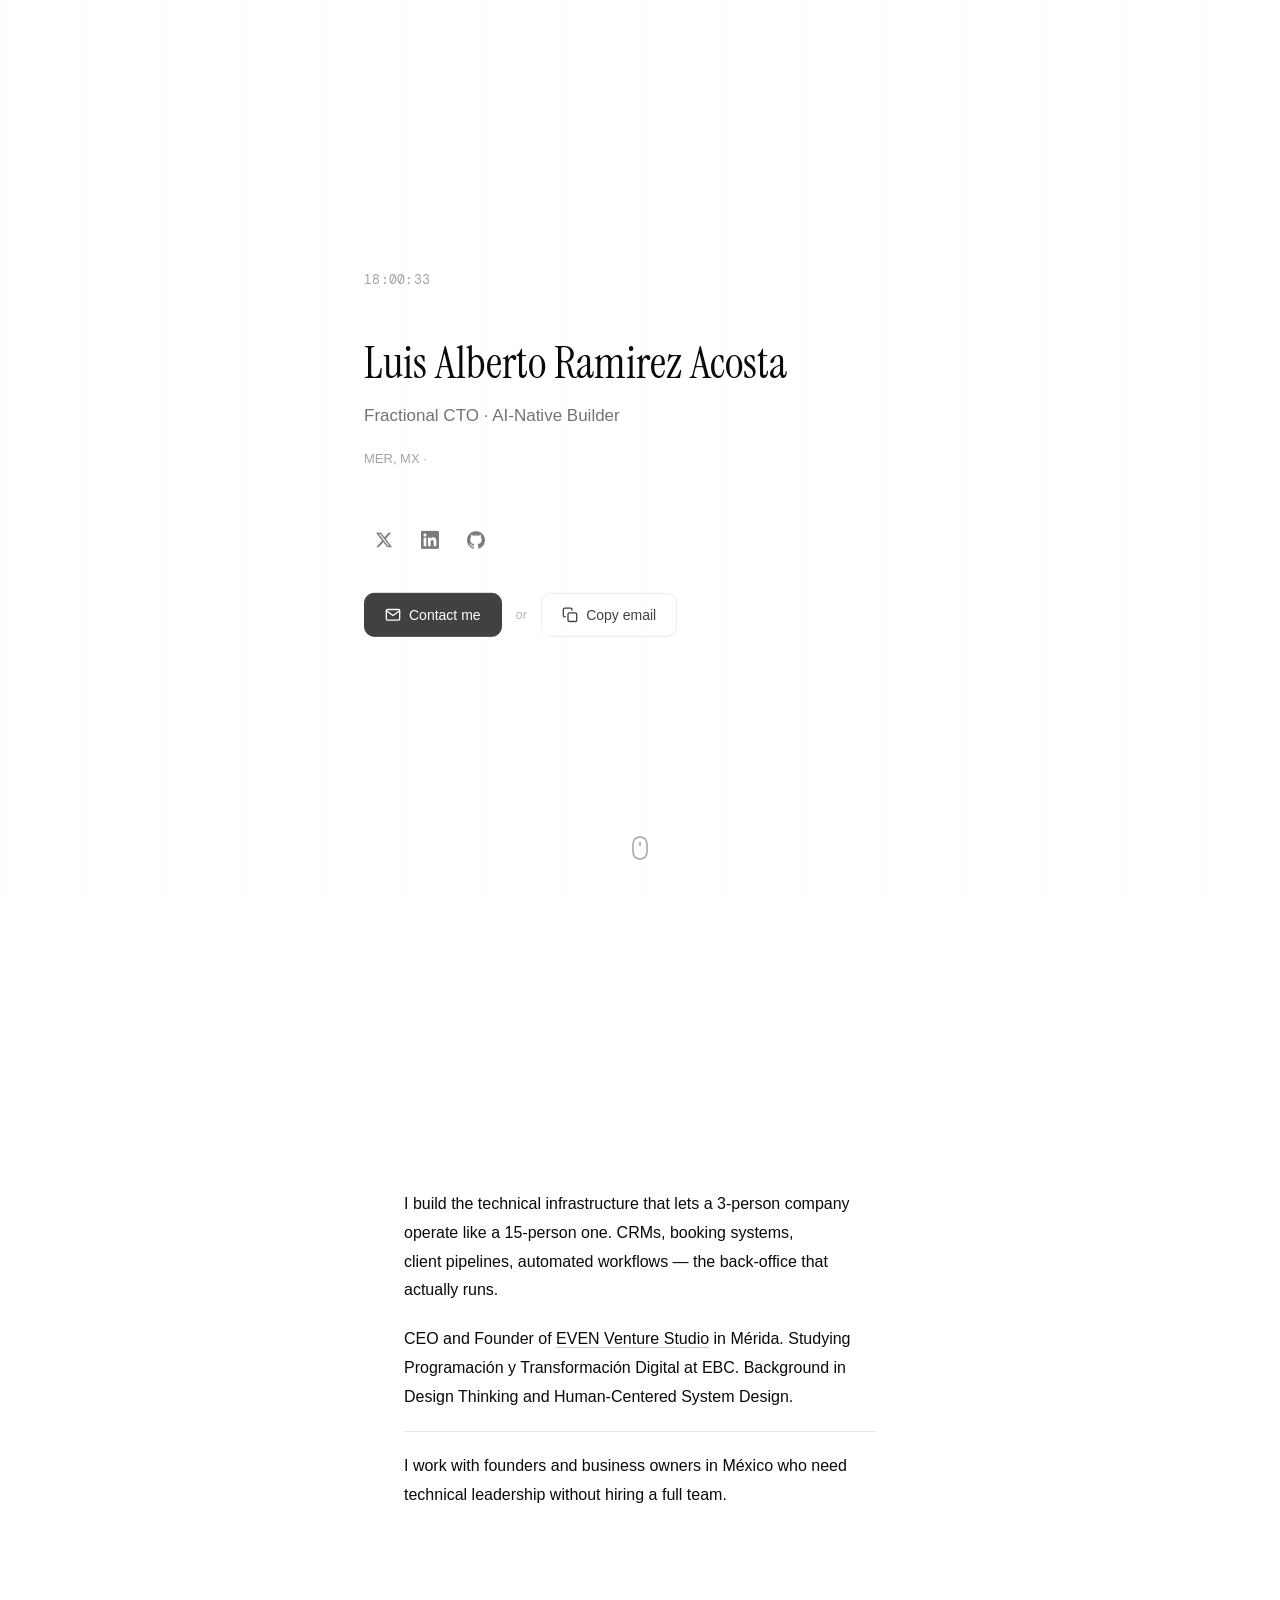
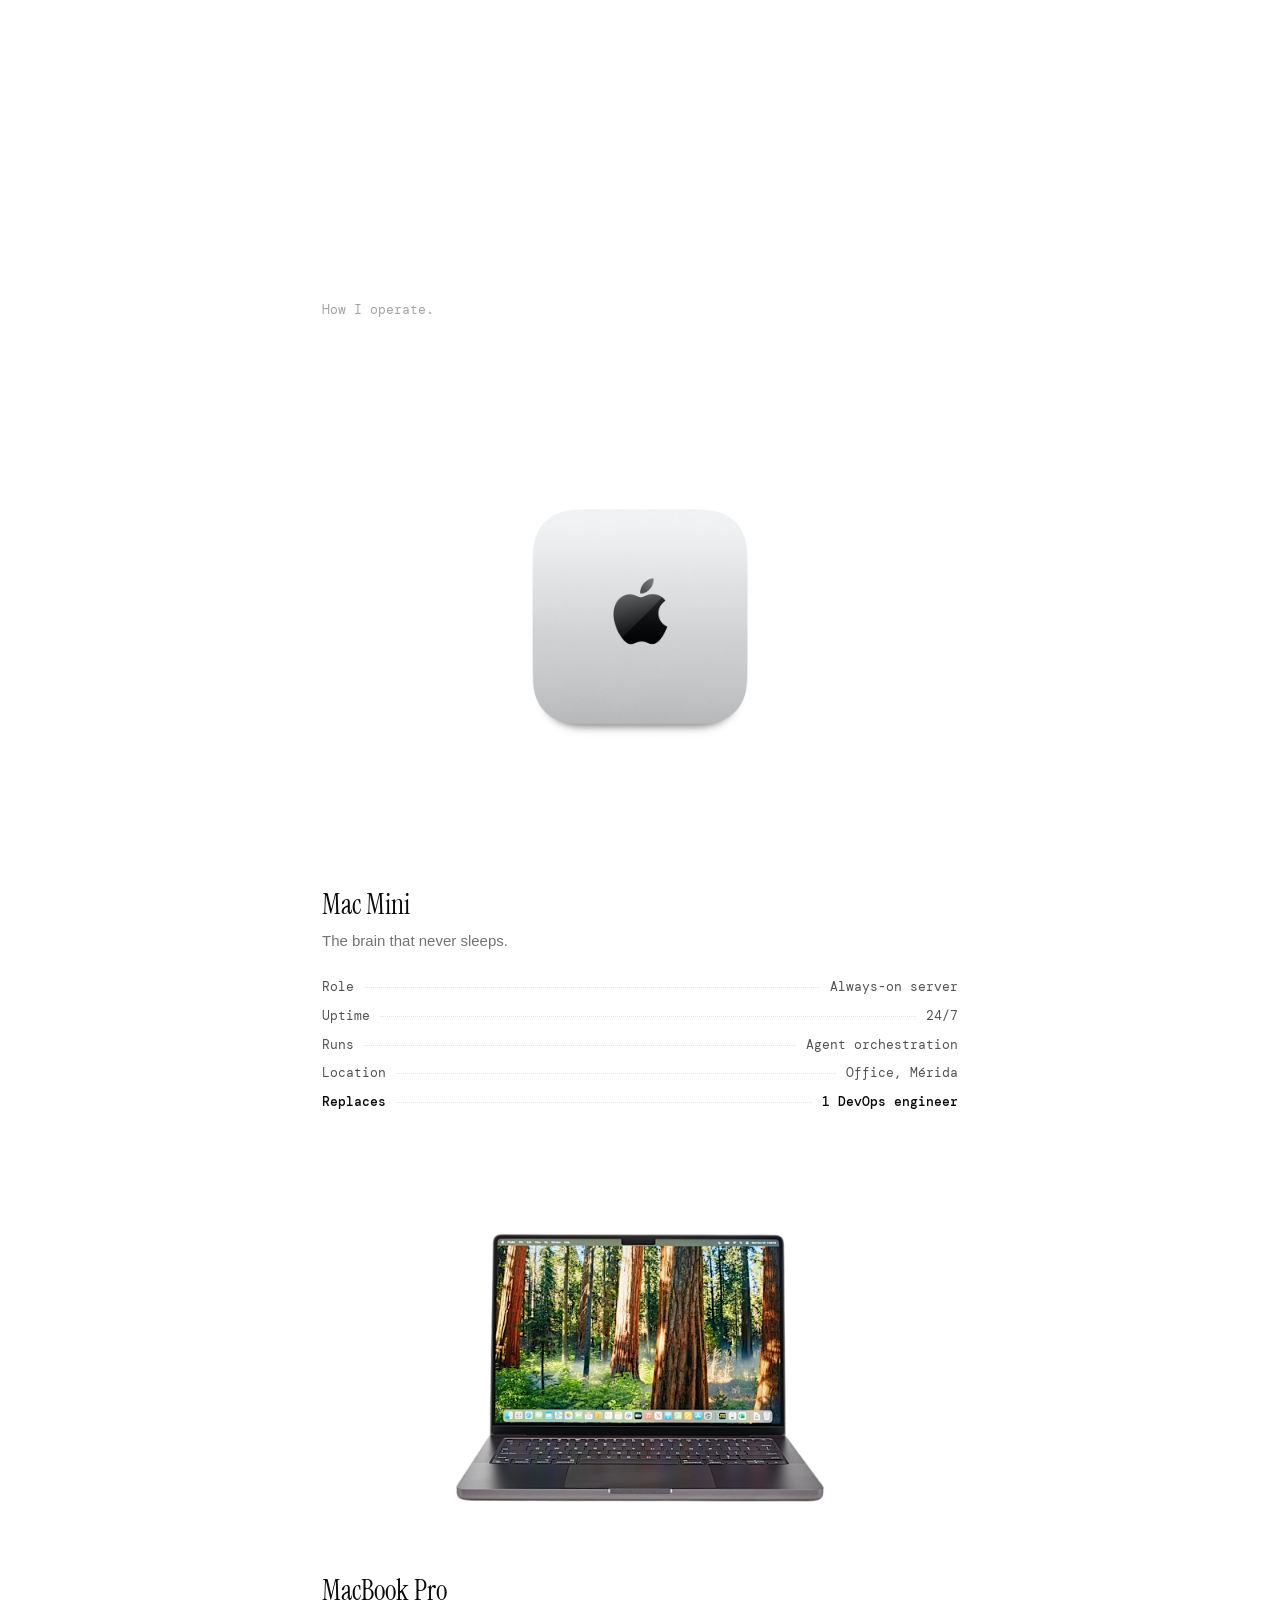
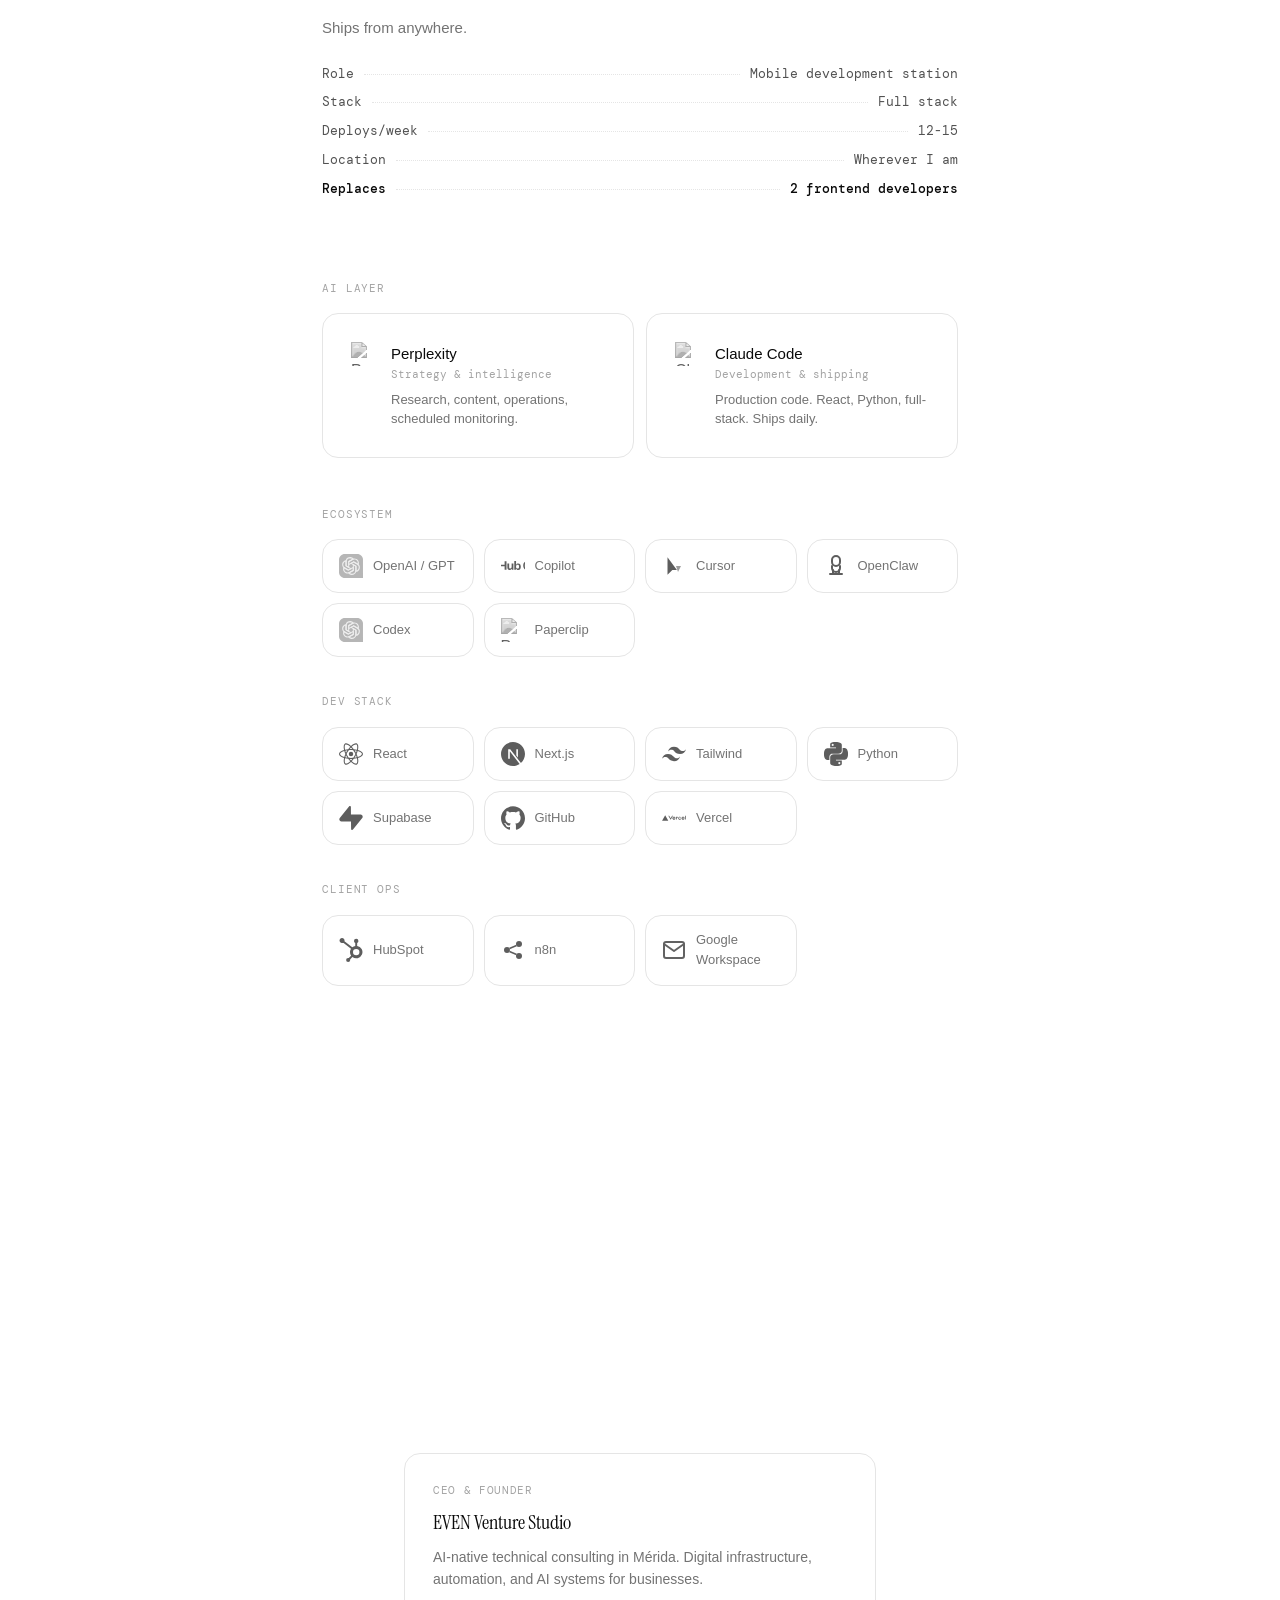
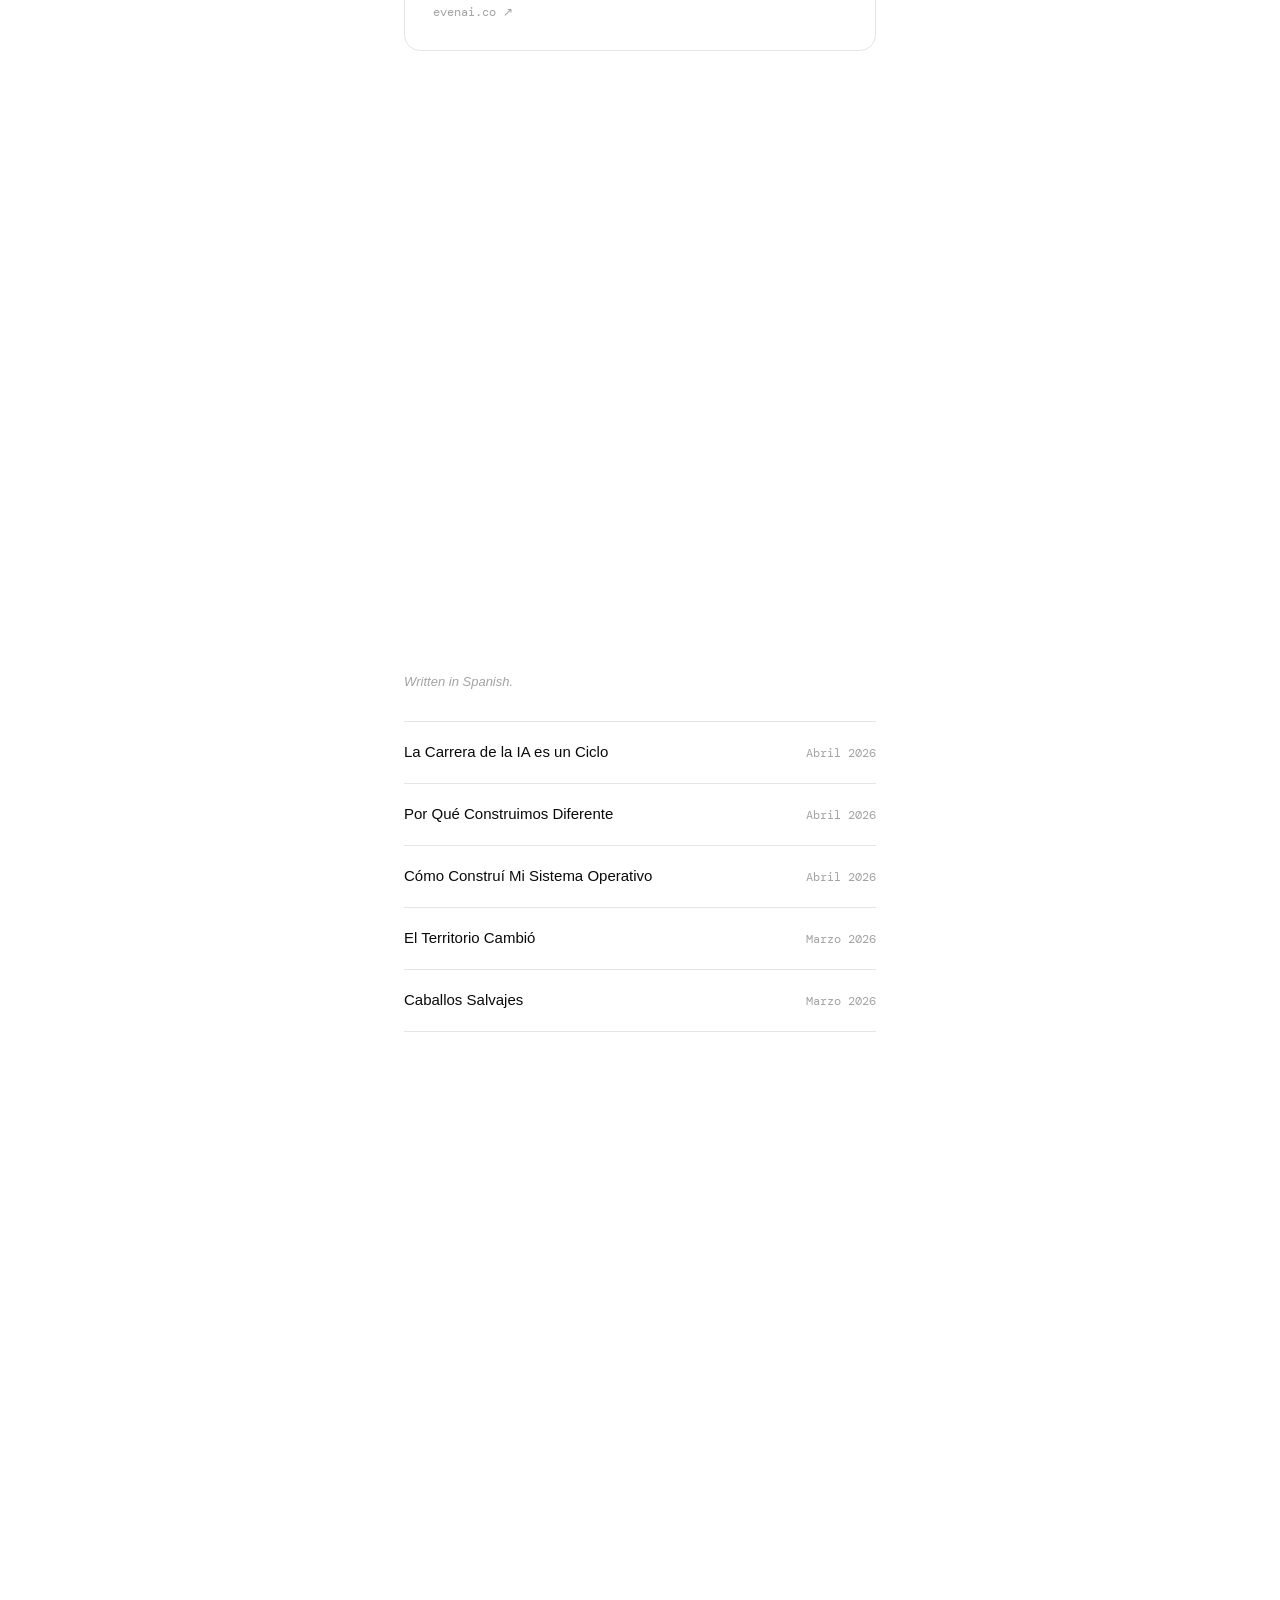
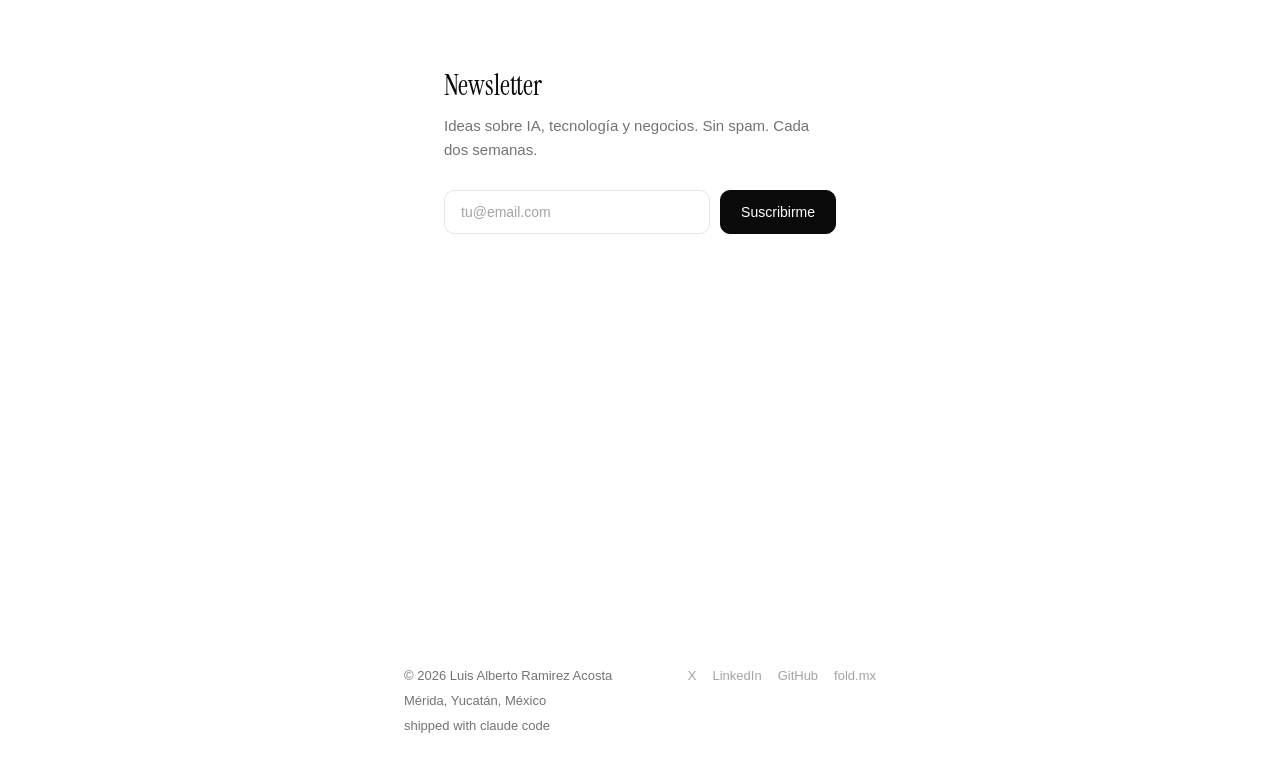
==== commit 5f464956: "MacBook Pro: Stack spec → "Full stack" Co-Authored-By: Claude Opus 4.6 (1M context) <noreply@anthrop" ====
--- a/index.html
+++ b/index.html
@@ -164,7 +164,7 @@
             <p class="hw-tagline" data-animate>Ships from anywhere.</p>
             <div class="hw-specs" data-animate>
               <div class="spec-row"><span class="spec-key">Role</span><span class="spec-dots"></span><span class="spec-val">Mobile development station</span></div>
-              <div class="spec-row"><span class="spec-key">Stack</span><span class="spec-dots"></span><span class="spec-val">Claude Code, React, Python, Tailwind</span></div>
+              <div class="spec-row"><span class="spec-key">Stack</span><span class="spec-dots"></span><span class="spec-val">Full stack</span></div>
               <div class="spec-row"><span class="spec-key">Deploys/week</span><span class="spec-dots"></span><span class="spec-val">12-15</span></div>
               <div class="spec-row"><span class="spec-key">Location</span><span class="spec-dots"></span><span class="spec-val">Wherever I am</span></div>
               <div class="spec-row spec-highlight"><span class="spec-key">Replaces</span><span class="spec-dots"></span><span class="spec-val">2 frontend developers</span></div>
--- a/style.css
+++ b/style.css
@@ -539,21 +539,16 @@
    ============================================ */
 
 @media (max-width: 768px) {
-  /* Layout: each section still feels like a full page */
+  /* Layout: free scroll — no forced heights, generous padding */
   .col, .col-sm, .col-md, .col-wide, .col-hero { padding: 0 20px; }
   .section {
-    min-height: 100svh; min-height: 100vh;
-    padding: 80px 0;
-    display: flex; align-items: center; justify-content: center;
+    min-height: auto;
+    padding: 64px 0;
   }
 
-  /* Setup section: too much content for one screen — flow naturally */
-  .section-setup {
-    min-height: auto; align-items: flex-start;
-    padding: 80px 0;
-  }
-
-  /* Hero: compact spacing for mobile toolbar */
+  .section-setup { padding: 64px 0; }
+
+  /* Hero: keep full height for impact */
   .hero {
     min-height: 100svh; min-height: 100vh;
     padding: 0 20px;
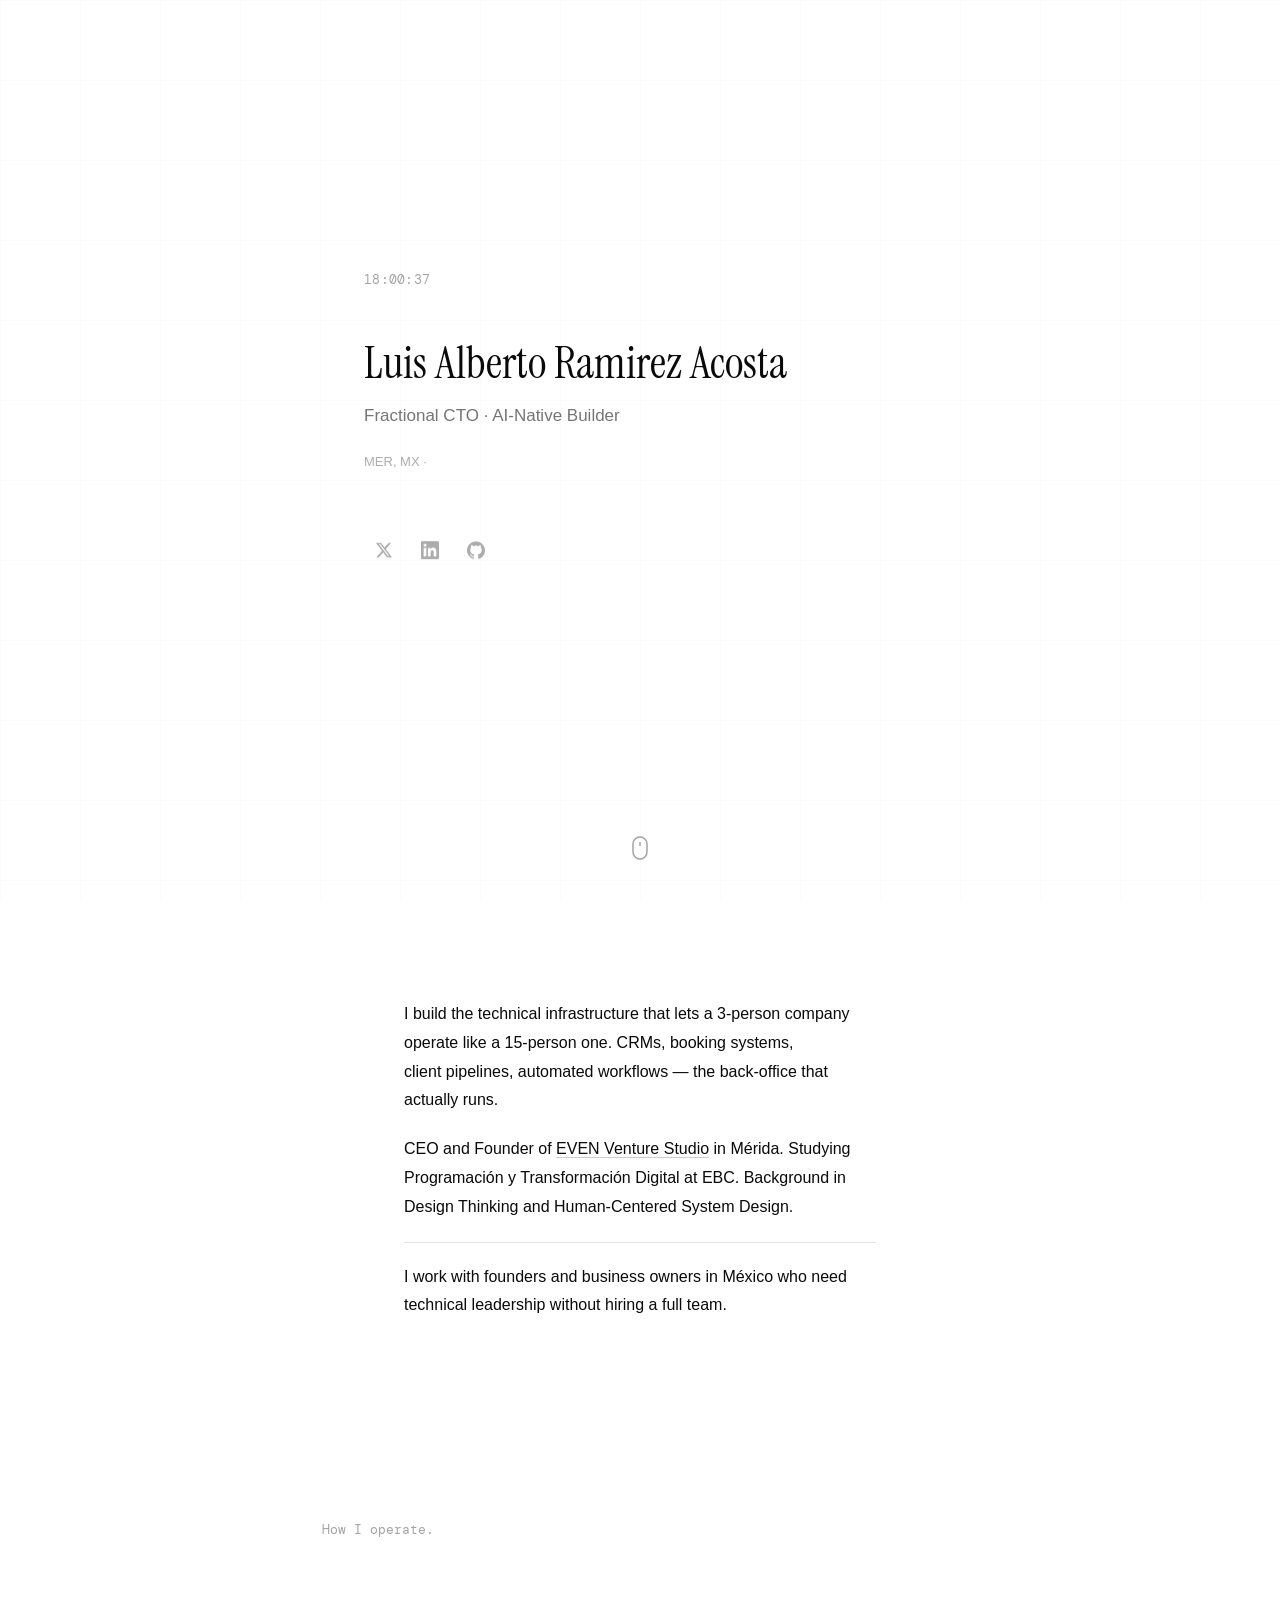
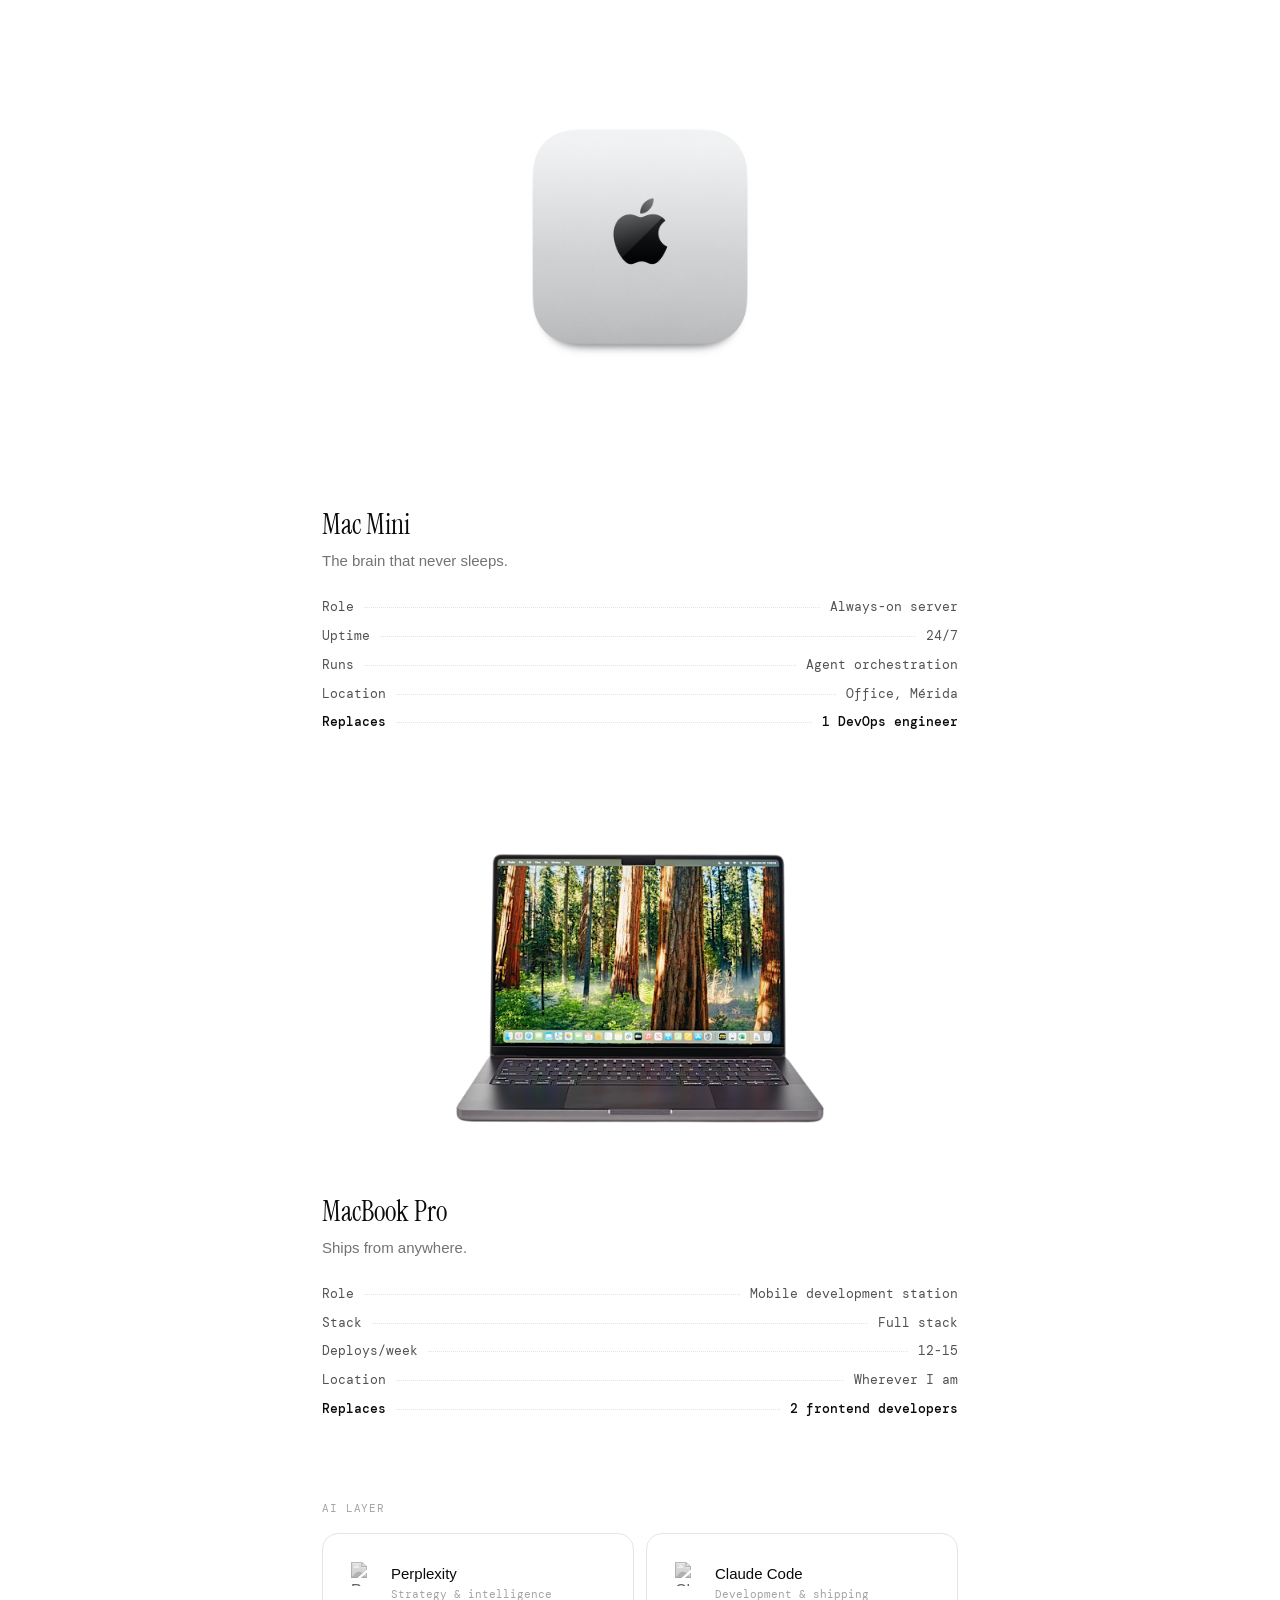
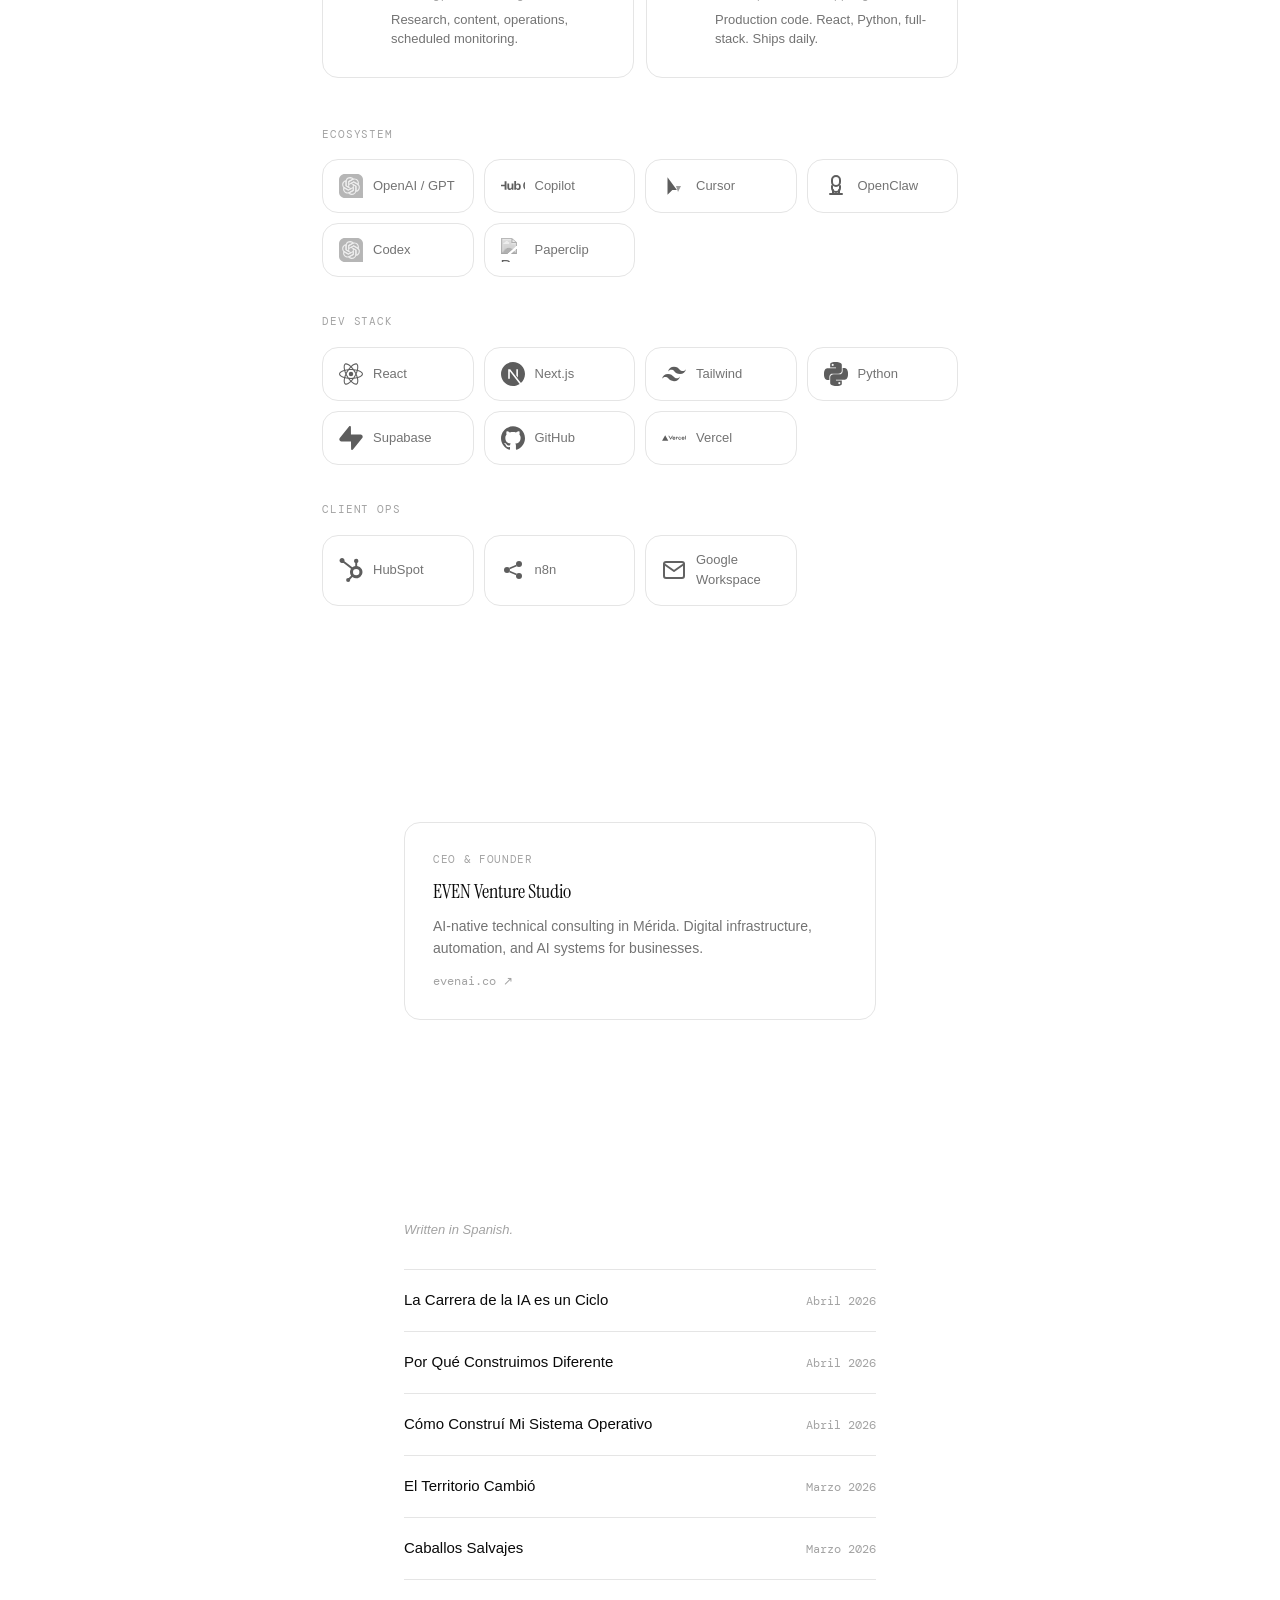
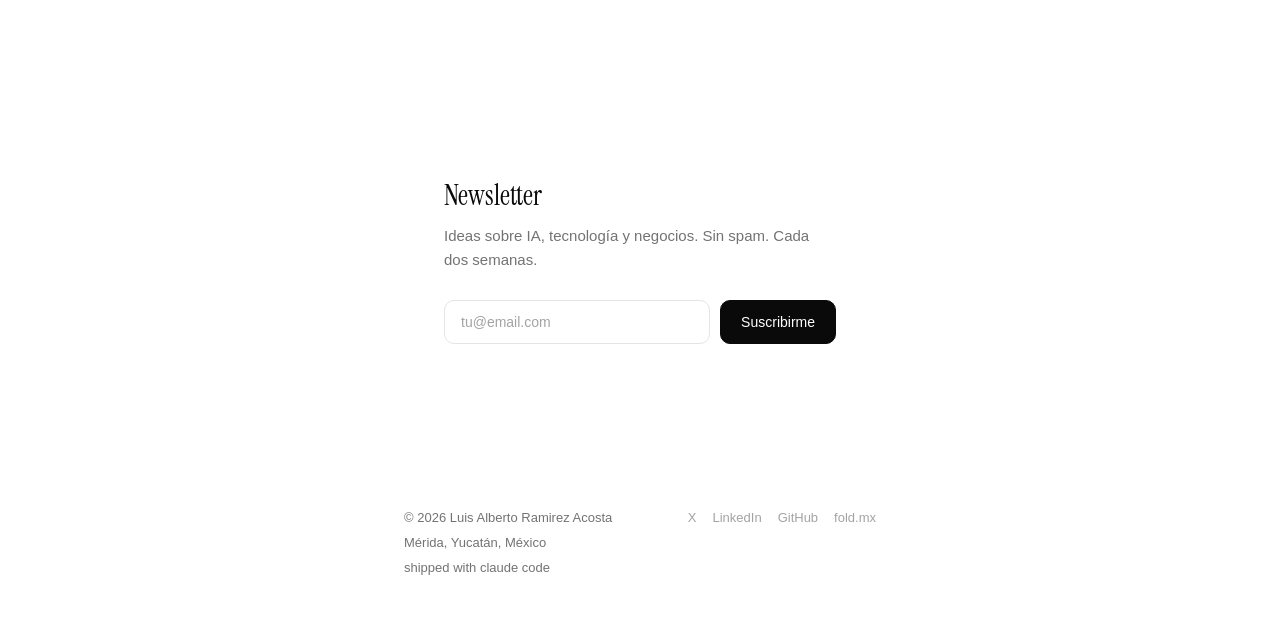
==== commit 9f0a5d18: "add OG image + Twitter card meta tags for link previews Pure white 1200x630 PNG as og:image. Added o" ====
--- a/index.html
+++ b/index.html
@@ -17,6 +17,16 @@
   <meta property="og:description" content="Fractional CTO. AI-native builder. Mérida, México.">
   <meta property="og:url" content="https://luisracosta.com">
   <meta property="og:type" content="website">
+  <meta property="og:image" content="https://luisracosta.com/images/og-image.png">
+  <meta property="og:image:width" content="1200">
+  <meta property="og:image:height" content="630">
+
+  <!-- Twitter Card -->
+  <meta name="twitter:card" content="summary_large_image">
+  <meta name="twitter:site" content="@luisracosta_">
+  <meta name="twitter:title" content="Luis Alberto Ramirez Acosta">
+  <meta name="twitter:description" content="Fractional CTO. AI-native builder. Mérida, México.">
+  <meta name="twitter:image" content="https://luisracosta.com/images/og-image.png">
 
   <!-- Fonts -->
   <link rel="preconnect" href="https://fonts.googleapis.com">
--- a/style.css
+++ b/style.css
@@ -121,13 +121,11 @@
    ============================================ */
 
 .section {
-  min-height: 100vh;
   display: flex;
   align-items: center;
   justify-content: center;
   position: relative;
-  padding: 80px 0;
-  /* NO border-top — zero dividers */
+  padding: 100px 0;
 }
 
 /* Section labels: inside col, centered on mobile, absolute on desktop */
@@ -415,29 +413,44 @@
    GSAP ANIMATION INITIAL STATES
    ============================================ */
 
+/* Hero entrance */
 .hero-anim { opacity: 0; transform: translateY(30px); }
 
-/* About: fade up */
-#about [data-animate] { opacity: 0; transform: translateY(24px); }
-
-/* Setup hardware: scale + fade */
-.hw-image[data-animate] { opacity: 0; transform: scale(0.95) translateY(30px); }
-.hw-name[data-animate], .hw-tagline[data-animate], .hw-specs[data-animate] { opacity: 0; transform: translateX(20px); }
+/* About */
+#about [data-animate] { opacity: 0; transform: translateY(30px); }
+
+/* Setup — hardware: cinematic scale on desktop */
+.hw-image[data-animate] { opacity: 0; transform: scale(0.88) translateY(40px); }
+.hw-name[data-animate] { opacity: 0; transform: translateX(24px); }
+.hw-tagline[data-animate] { opacity: 0; transform: translateX(16px); }
+.hw-specs[data-animate] { opacity: 0; }
 .setup-intro[data-animate] { opacity: 0; transform: translateY(20px); }
 
-/* Setup grids: pop in */
-.logo-card[data-animate], .ai-card[data-animate] { opacity: 0; transform: translateY(20px) scale(0.97); }
+/* Setup — cards: pop with scale */
+.ai-card[data-animate] { opacity: 0; transform: translateY(24px) scale(0.94); }
+.logo-card[data-animate] { opacity: 0; transform: translateY(16px) scale(0.95); }
 .subsection-label[data-animate] { opacity: 0; transform: translateY(12px); }
 
-/* Work: slide up with slight rotation */
-.work-card[data-animate] { opacity: 0; transform: translateY(30px) rotate(0.5deg); }
+/* Work */
+.work-card[data-animate] { opacity: 0; transform: translateY(36px) rotate(0.5deg); }
 
 /* Writing: slide from left */
-#writing .article-item[data-animate] { opacity: 0; transform: translateX(-20px); }
-#writing .writing-note[data-animate] { opacity: 0; transform: translateX(-10px); }
-
-/* Newsletter: simple fade up */
-#newsletter [data-animate] { opacity: 0; transform: translateY(20px); }
+#writing .article-item[data-animate] { opacity: 0; transform: translateX(-24px); }
+#writing .writing-note[data-animate] { opacity: 0; transform: translateX(-12px); }
+
+/* Newsletter */
+#newsletter [data-animate] { opacity: 0; transform: translateY(24px); }
+
+/* Mobile: smaller transforms, no drama */
+@media (max-width: 767px) {
+  .hw-image[data-animate] { transform: scale(0.95) translateY(20px); }
+  .hw-name[data-animate], .hw-tagline[data-animate] { transform: translateY(12px); }
+  .ai-card[data-animate], .logo-card[data-animate] { transform: translateY(12px) scale(0.98); }
+  .work-card[data-animate] { transform: translateY(16px) rotate(0); }
+  #writing .article-item[data-animate] { transform: translateX(-12px); }
+  #about [data-animate] { transform: translateY(16px); }
+  #newsletter [data-animate] { transform: translateY(12px); }
+}
 
 /* ============================================
    ARTICLE PAGE COMPAT
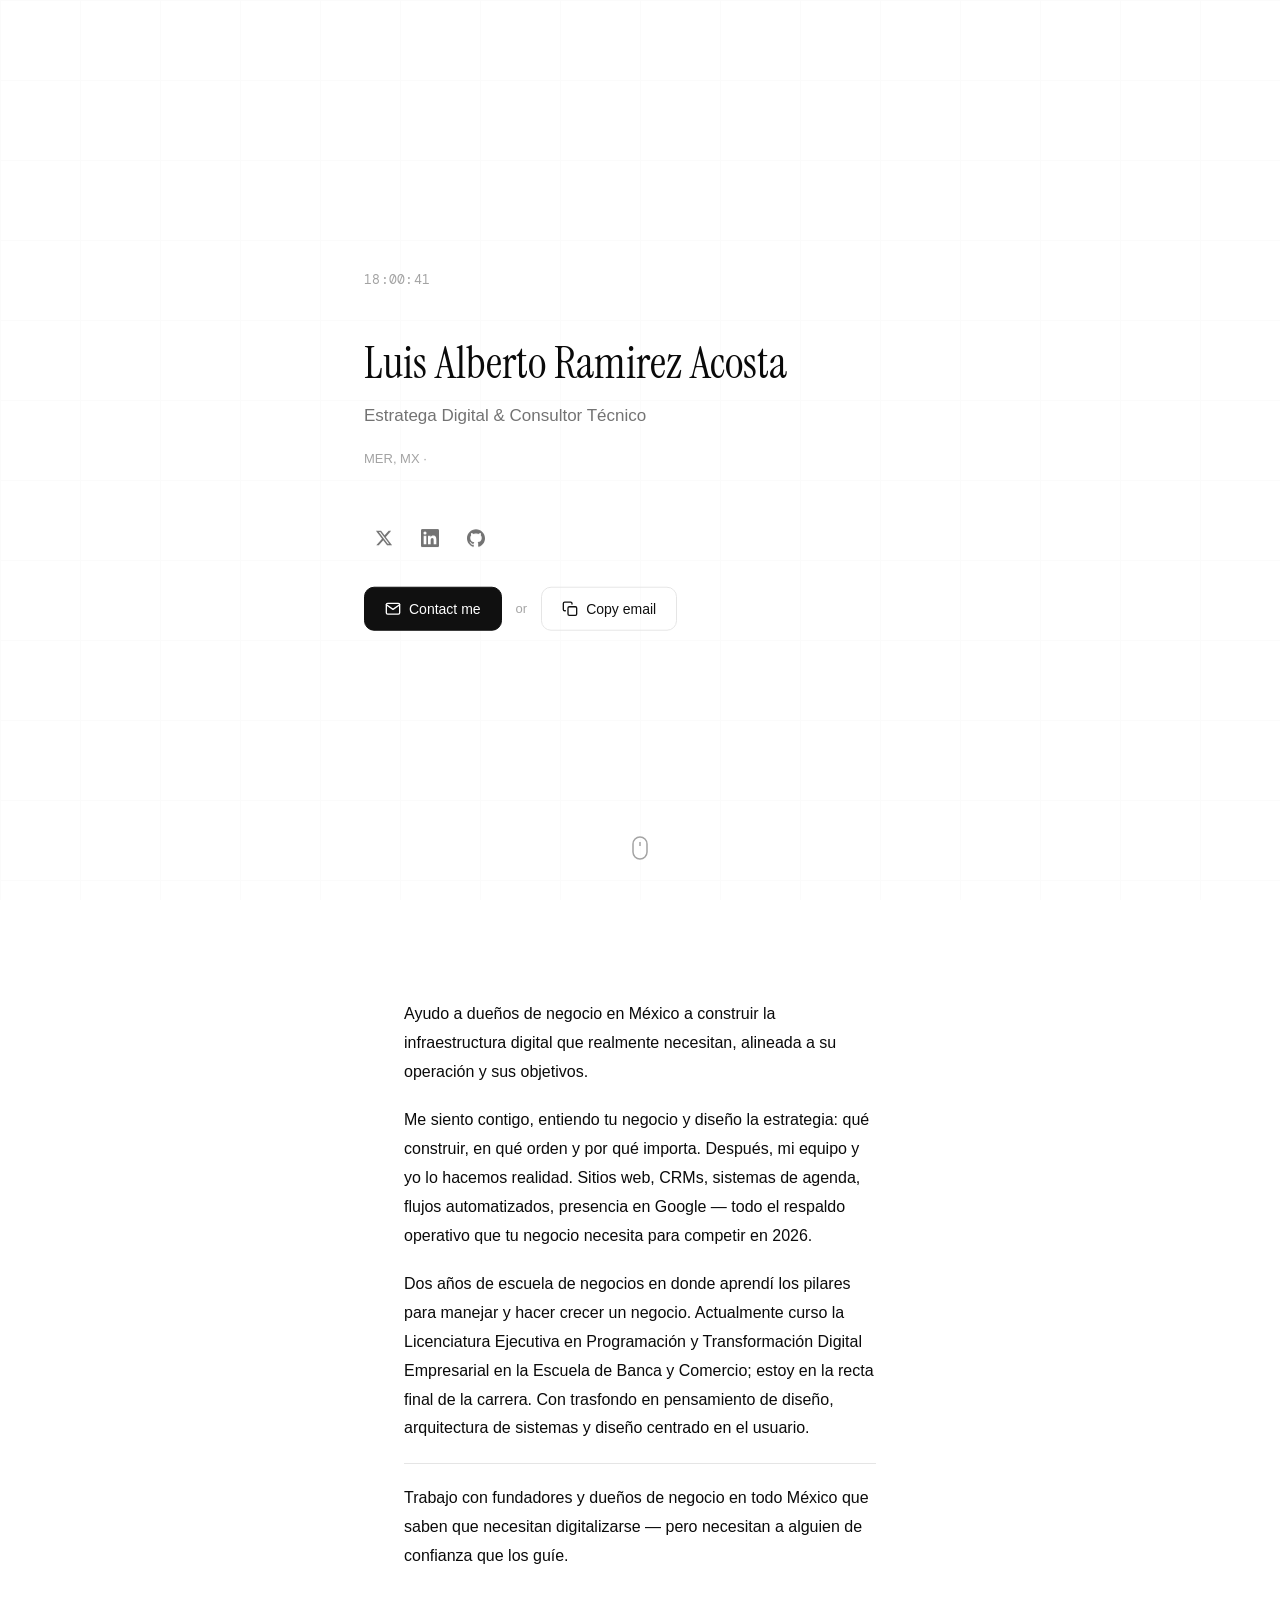
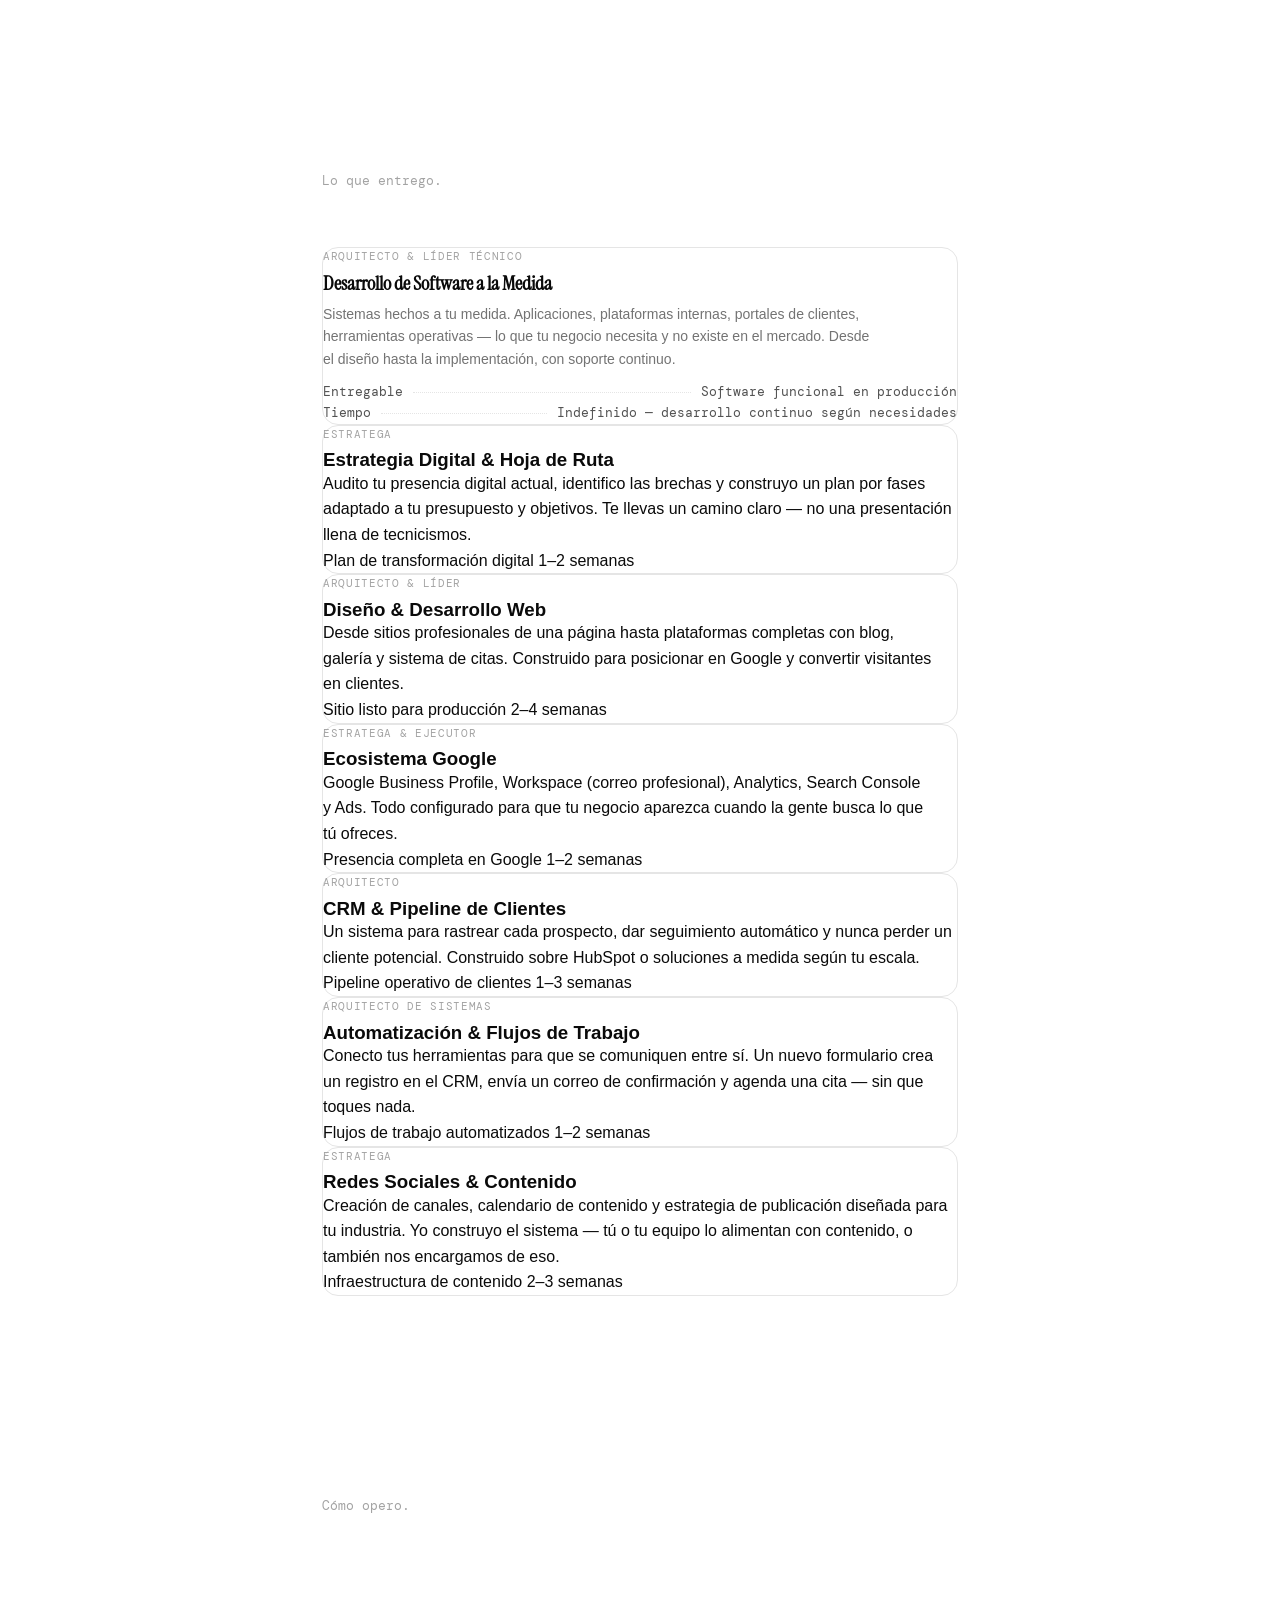
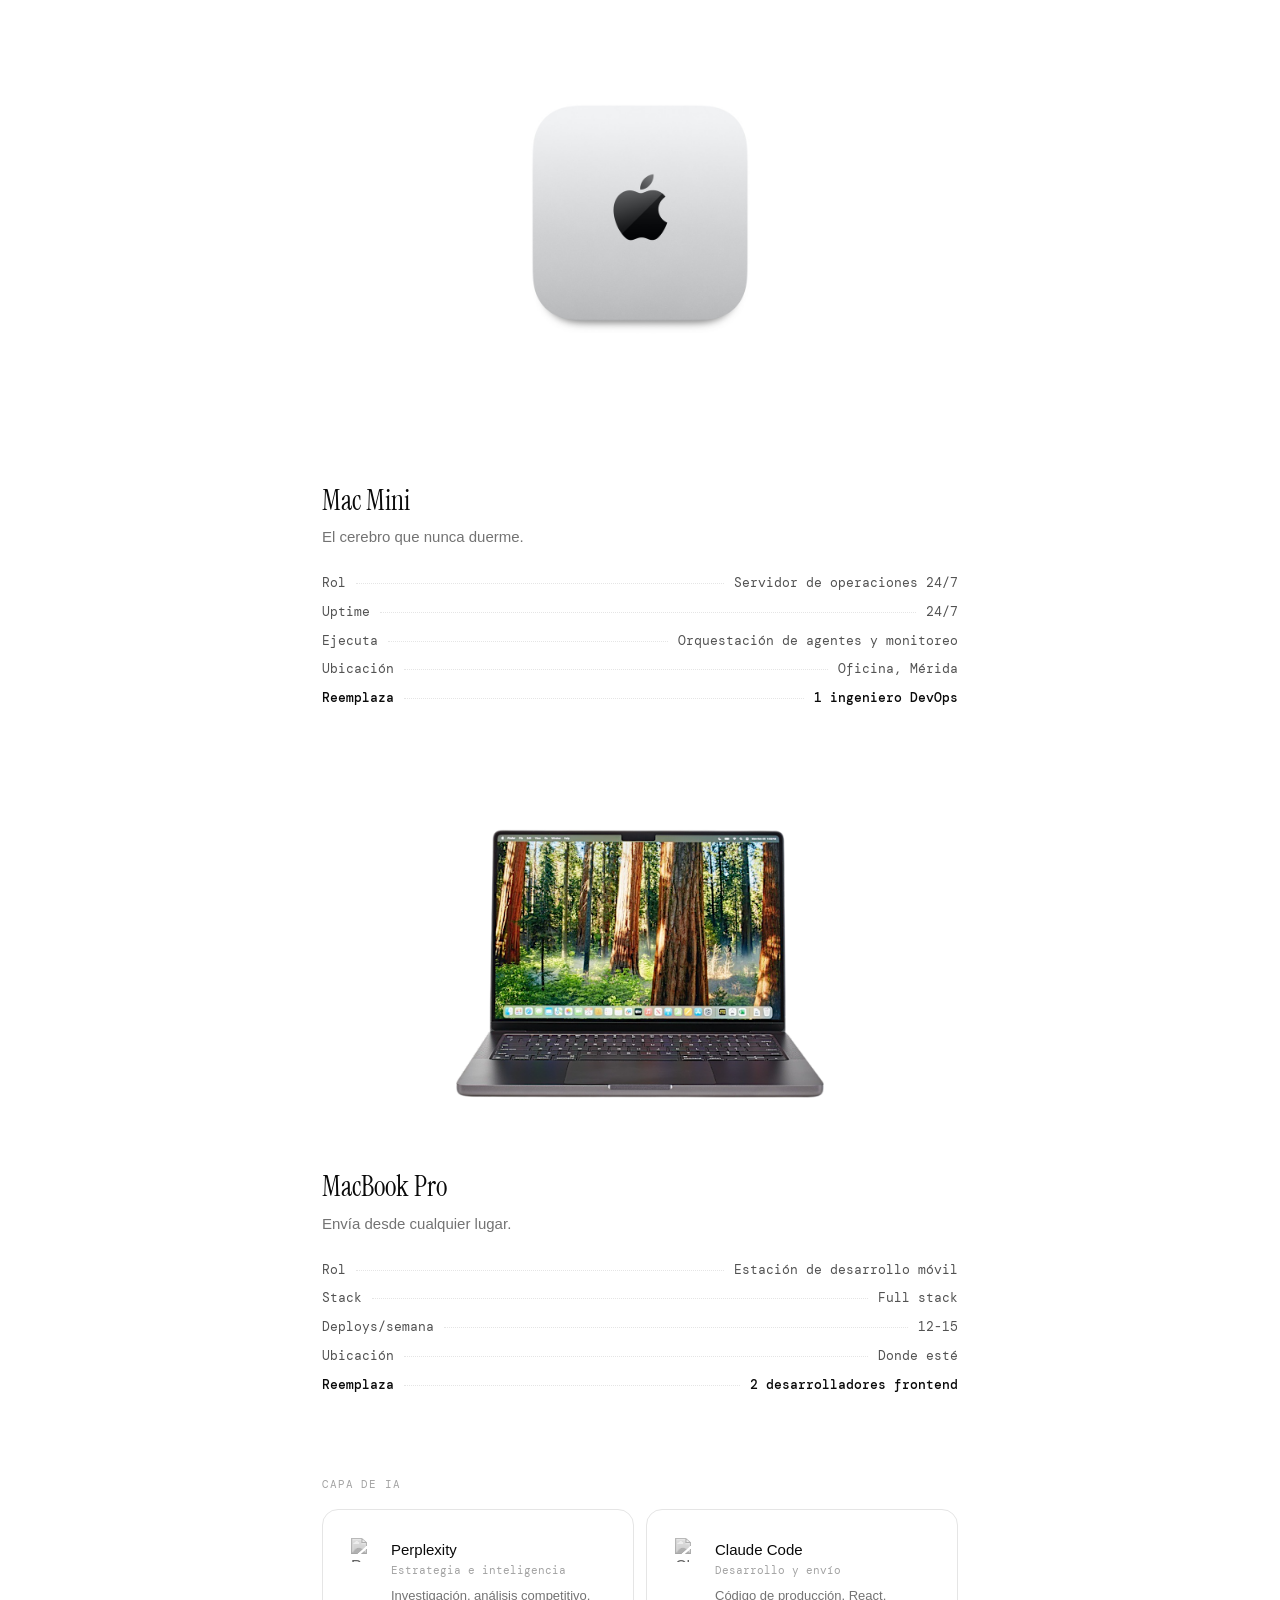
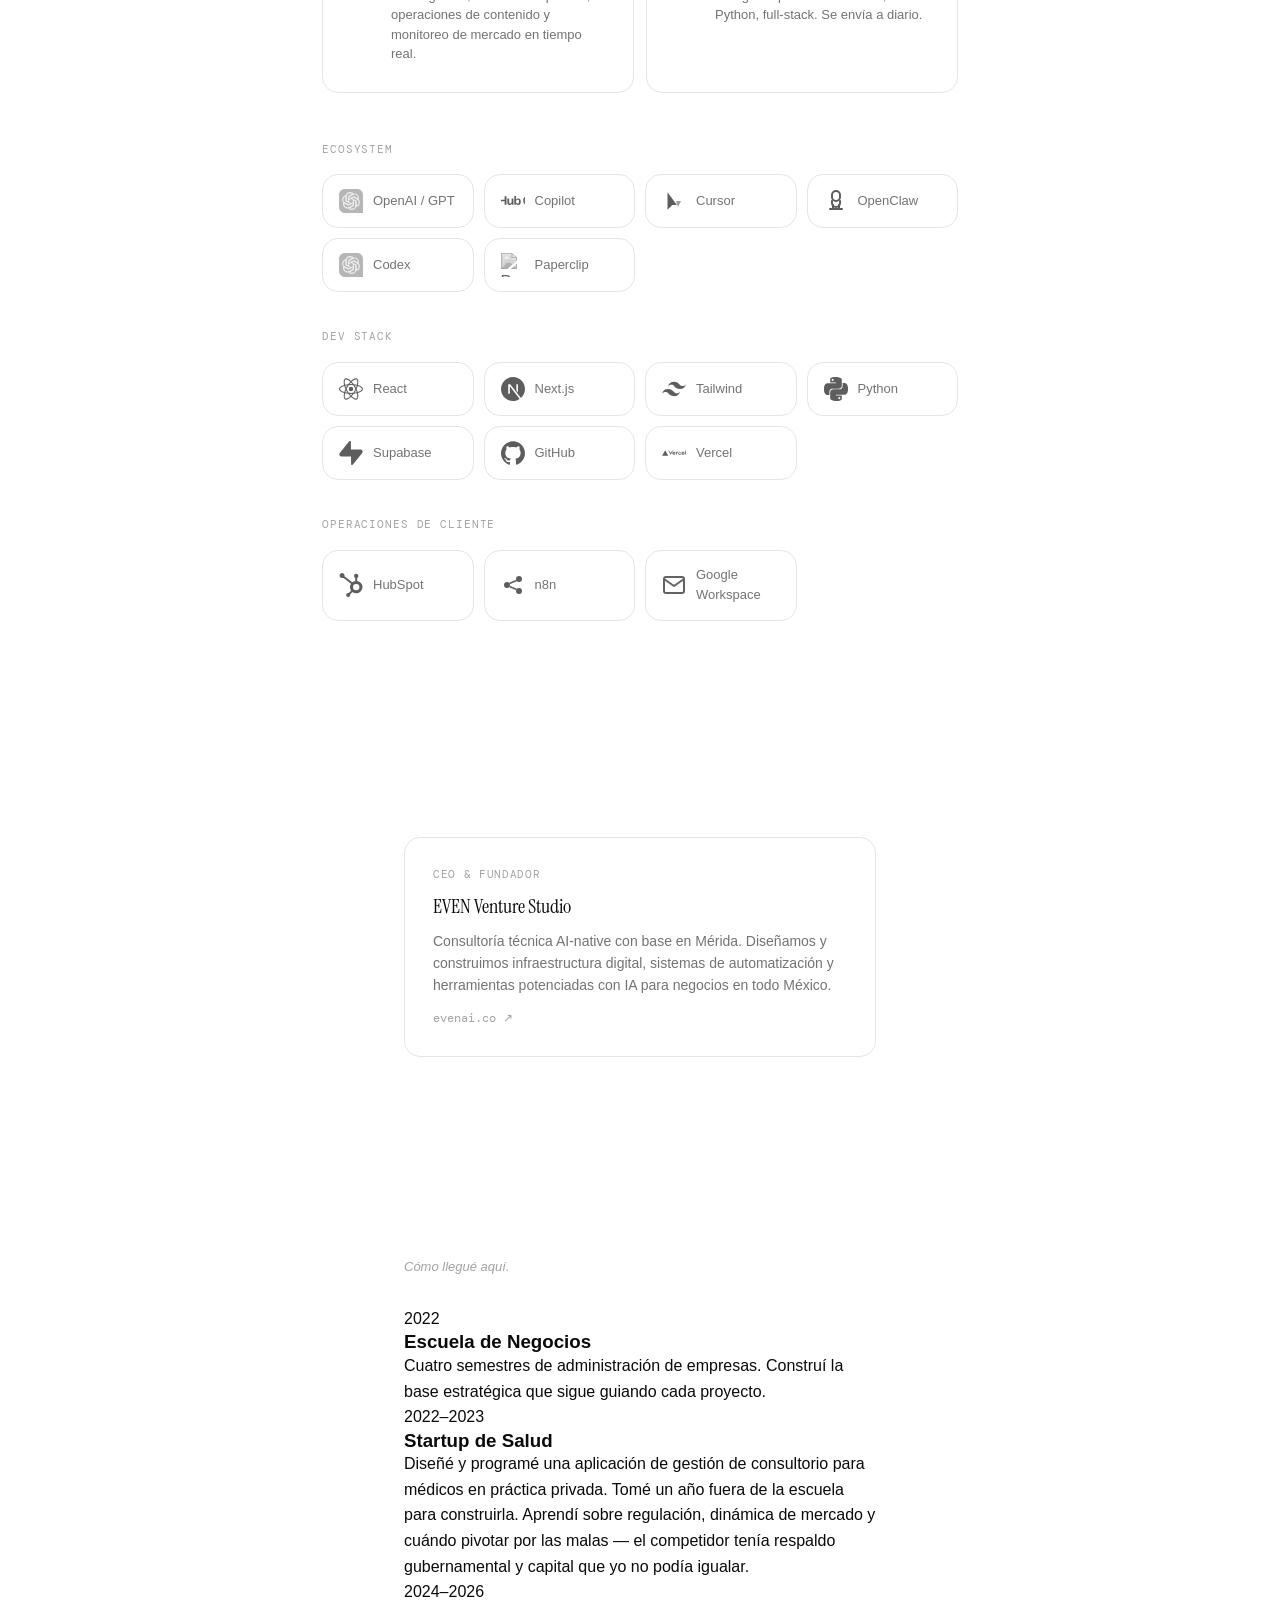
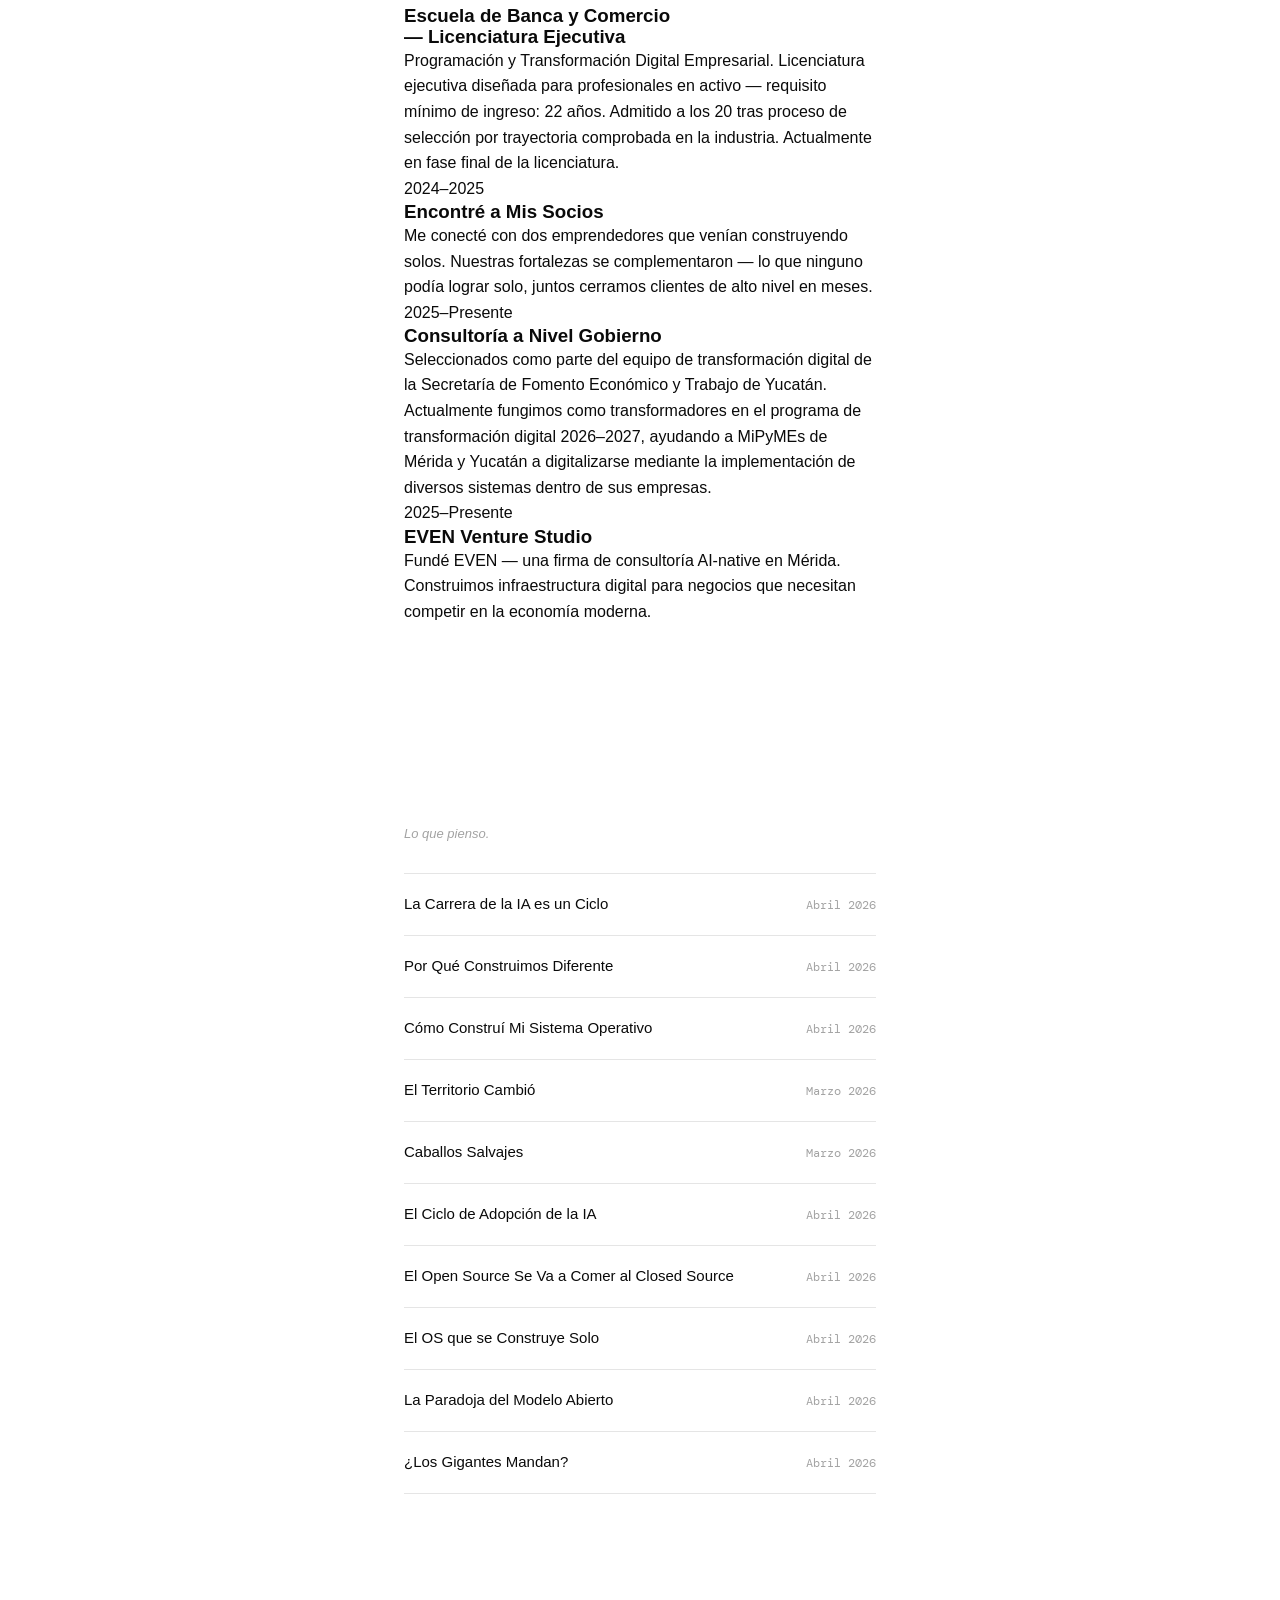
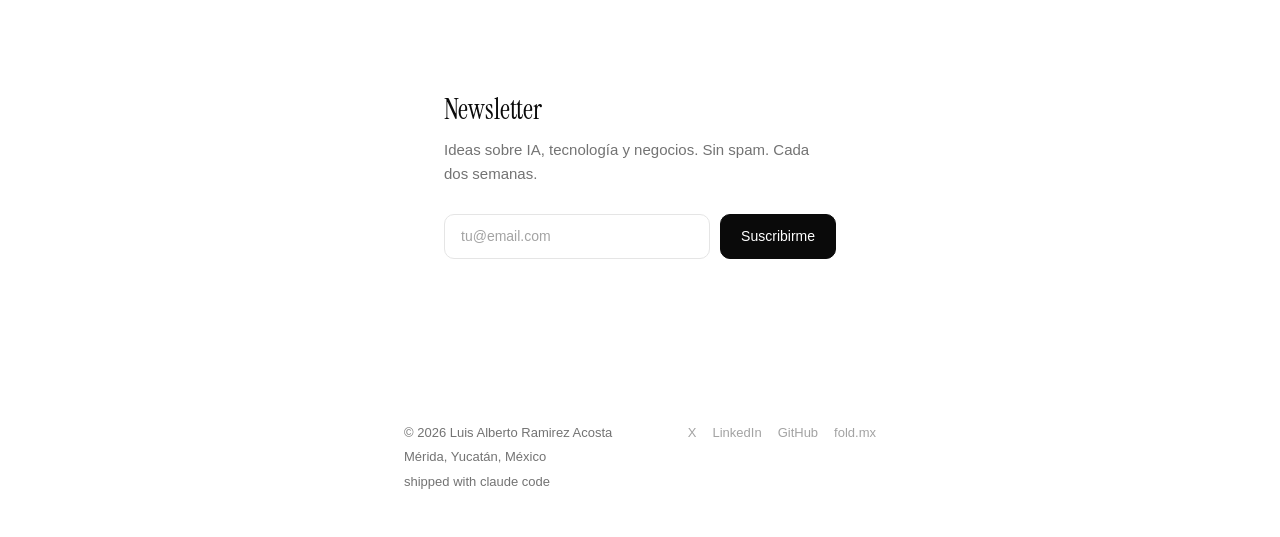
==== commit b932baba: "copy: refine about text and trayectoria entries for accuracy - About: cleaner first line, removes ve" ====
--- a/index.html
+++ b/index.html
@@ -11,12 +11,17 @@
   </script>
   <meta charset="UTF-8">
   <meta name="viewport" content="width=device-width, initial-scale=1.0">
-  <title>Luis Alberto Ramirez Acosta — Fractional CTO</title>
-  <meta name="description" content="Fractional CTO y AI-native builder en Mérida, México. Fundador de EVEN Venture Studio.">
+  <title>Luis Alberto Ramirez Acosta — Estratega Digital & Consultor Técnico</title>
+  <meta name="description" content="Estratega digital que ayuda a dueños de negocio en México a construir la infraestructura que necesitan para competir. Estrategia, sitios web, automatización, presencia en Google y sistemas potenciados con IA.">
+  <link rel="canonical" href="https://luisracosta.com/">
+  <link rel="alternate" hreflang="es" href="https://luisracosta.com/">
+  <link rel="alternate" hreflang="x-default" href="https://luisracosta.com/">
+  <meta name="robots" content="index, follow">
   <meta property="og:title" content="Luis Alberto Ramirez Acosta">
-  <meta property="og:description" content="Fractional CTO. AI-native builder. Mérida, México.">
-  <meta property="og:url" content="https://luisracosta.com">
+  <meta property="og:description" content="Estratega digital y consultor técnico en México. Ayudo a dueños de negocio a digitalizarse — de la forma correcta.">
+  <meta property="og:url" content="https://luisracosta.com/">
   <meta property="og:type" content="website">
+  <meta property="og:locale" content="es_MX">
   <meta property="og:image" content="https://luisracosta.com/images/og-image.png">
   <meta property="og:image:width" content="1200">
   <meta property="og:image:height" content="630">
@@ -25,7 +30,7 @@
   <meta name="twitter:card" content="summary_large_image">
   <meta name="twitter:site" content="@luisracosta_">
   <meta name="twitter:title" content="Luis Alberto Ramirez Acosta">
-  <meta name="twitter:description" content="Fractional CTO. AI-native builder. Mérida, México.">
+  <meta name="twitter:description" content="Estratega digital y consultor técnico en México. Ayudo a dueños de negocio a digitalizarse — de la forma correcta.">
   <meta name="twitter:image" content="https://luisracosta.com/images/og-image.png">
 
   <!-- Fonts -->
@@ -42,13 +47,26 @@
   {
     "@context": "https://schema.org",
     "@type": "Person",
+    "@id": "https://luisracosta.com/#person",
     "name": "Luis Alberto Ramirez Acosta",
     "url": "https://luisracosta.com",
-    "jobTitle": "Fractional CTO",
+    "jobTitle": "Estratega Digital & Consultor Técnico",
     "worksFor": {"@type": "Organization", "name": "EVEN Venture Studio", "url": "https://evenai.co"},
-    "address": {"@type": "PostalAddress", "addressLocality": "Mérida", "addressCountry": "MX"},
+    "address": {"@type": "PostalAddress", "addressLocality": "Mérida", "addressRegion": "Yucatán", "addressCountry": "MX"},
     "email": "contacto@luisracosta.com",
+    "knowsLanguage": ["es", "en"],
     "sameAs": ["https://x.com/luisracosta_","https://linkedin.com/in/luisracosta","https://github.com/even-admin","https://fold.mx"]
+  }
+  </script>
+  <script type="application/ld+json">
+  {
+    "@context": "https://schema.org",
+    "@type": "WebSite",
+    "@id": "https://luisracosta.com/#website",
+    "name": "Luis Alberto Ramirez Acosta",
+    "url": "https://luisracosta.com",
+    "inLanguage": "es",
+    "publisher": {"@id": "https://luisracosta.com/#person"}
   }
   </script>
 </head>
@@ -63,10 +81,11 @@
       <span class="nav-name">Luis Ramirez</span>
       <div class="nav-links">
         <a href="#about" class="nav-link" data-section="about">About</a>
+        <a href="#servicios" class="nav-link" data-section="servicios">Servicios</a>
         <a href="#setup" class="nav-link" data-section="setup">Setup</a>
-        <a href="#work" class="nav-link" data-section="work">Work</a>
-        <a href="#writing" class="nav-link" data-section="writing">Writing</a>
-        <a href="#newsletter" class="nav-link" data-section="newsletter">Newsletter</a>
+        <a href="#work" class="nav-link" data-section="work">Trabajo</a>
+        <a href="#trayectoria" class="nav-link" data-section="trayectoria">Trayectoria</a>
+        <a href="#writing" class="nav-link" data-section="writing">Escritos</a>
       </div>
       <div class="nav-right-group">
         <button id="nav-hamburger" class="nav-hamburger" aria-label="Open menu">
@@ -80,10 +99,11 @@
     </div>
     <div class="nav-panel" id="nav-panel">
       <a href="#about" class="nav-link" data-section="about">About</a>
+      <a href="#servicios" class="nav-link" data-section="servicios">Servicios</a>
       <a href="#setup" class="nav-link" data-section="setup">Setup</a>
-      <a href="#work" class="nav-link" data-section="work">Work</a>
-      <a href="#writing" class="nav-link" data-section="writing">Writing</a>
-      <a href="#newsletter" class="nav-link" data-section="newsletter">Newsletter</a>
+      <a href="#work" class="nav-link" data-section="work">Trabajo</a>
+      <a href="#trayectoria" class="nav-link" data-section="trayectoria">Trayectoria</a>
+      <a href="#writing" class="nav-link" data-section="writing">Escritos</a>
     </div>
   </nav>
 
@@ -98,7 +118,7 @@
       <div class="col-hero">
         <div id="clock" class="clock hero-anim" aria-live="polite"></div>
         <h1 class="name hero-anim">Luis Alberto Ramirez Acosta</h1>
-        <p class="tagline hero-anim">Fractional CTO · AI-Native Builder</p>
+        <p class="tagline hero-anim">Estratega Digital & Consultor Técnico</p>
         <p class="location hero-anim">MER, MX · <span id="coordinates" class="mono"></span></p>
         <div class="social-bar hero-anim">
           <a href="https://x.com/luisracosta_" target="_blank" rel="noopener noreferrer" class="social-icon" aria-label="X">
@@ -133,9 +153,92 @@
       <div class="col-md">
         <span class="section-label">About</span>
         <div class="about-text">
-          <p data-animate>I build the technical infrastructure that lets a 3-person company operate like a 15-person one. CRMs, booking systems, client pipelines, automated workflows — the back-office that actually runs.</p>
-          <p data-animate>CEO and Founder of <a href="https://evenai.co" target="_blank" rel="noopener noreferrer">EVEN Venture Studio</a> in Mérida. Studying Programación y Transformación Digital at EBC. Background in Design Thinking and Human-Centered System Design.</p>
-          <p class="about-cta" data-animate>I work with founders and business owners in México who need technical leadership without hiring a full team.</p>
+          <p data-animate>Ayudo a dueños de negocio en México a construir la infraestructura digital que realmente necesitan, alineada a su operación y sus objetivos.</p>
+          <p data-animate>Me siento contigo, entiendo tu negocio y diseño la estrategia: qué construir, en qué orden y por qué importa. Después, mi equipo y yo lo hacemos realidad. Sitios web, CRMs, sistemas de agenda, flujos automatizados, presencia en Google — todo el respaldo operativo que tu negocio necesita para competir en 2026.</p>
+          <p data-animate>Dos años de escuela de negocios en donde aprendí los pilares para manejar y hacer crecer un negocio. Actualmente curso la Licenciatura Ejecutiva en Programación y Transformación Digital Empresarial en la Escuela de Banca y Comercio; estoy en la recta final de la carrera. Con trasfondo en pensamiento de diseño, arquitectura de sistemas y diseño centrado en el usuario.</p>
+          <p class="about-cta" data-animate>Trabajo con fundadores y dueños de negocio en todo México que saben que necesitan digitalizarse — pero necesitan a alguien de confianza que los guíe.</p>
+        </div>
+      </div>
+    </section>
+
+    <!-- ===== SERVICIOS ===== -->
+    <section id="servicios" class="section section-servicios">
+      <div class="col-wide">
+        <span class="section-label">Servicios</span>
+        <p class="setup-intro" data-animate>Lo que entrego.</p>
+
+        <!-- Featured service -->
+        <div class="service-card-featured card" data-animate>
+          <div class="work-role">Arquitecto & Líder Técnico</div>
+          <h3 class="work-title">Desarrollo de Software a la Medida</h3>
+          <p class="work-desc">Sistemas hechos a tu medida. Aplicaciones, plataformas internas, portales de clientes, herramientas operativas — lo que tu negocio necesita y no existe en el mercado. Desde el diseño hasta la implementación, con soporte continuo.</p>
+          <div class="service-meta">
+            <div class="spec-row"><span class="spec-key">Entregable</span><span class="spec-dots"></span><span class="spec-val">Software funcional en producción</span></div>
+            <div class="spec-row"><span class="spec-key">Tiempo</span><span class="spec-dots"></span><span class="spec-val">Indefinido — desarrollo continuo según necesidades</span></div>
+          </div>
+        </div>
+
+        <!-- Service grid -->
+        <div class="service-grid">
+          <div class="service-card card" data-animate>
+            <div class="work-role">Estratega</div>
+            <h3 class="service-title">Estrategia Digital & Hoja de Ruta</h3>
+            <p class="service-desc">Audito tu presencia digital actual, identifico las brechas y construyo un plan por fases adaptado a tu presupuesto y objetivos. Te llevas un camino claro — no una presentación llena de tecnicismos.</p>
+            <div class="service-meta">
+              <span class="service-tag">Plan de transformación digital</span>
+              <span class="service-tag service-tag-time">1–2 semanas</span>
+            </div>
+          </div>
+
+          <div class="service-card card" data-animate>
+            <div class="work-role">Arquitecto & Líder</div>
+            <h3 class="service-title">Diseño & Desarrollo Web</h3>
+            <p class="service-desc">Desde sitios profesionales de una página hasta plataformas completas con blog, galería y sistema de citas. Construido para posicionar en Google y convertir visitantes en clientes.</p>
+            <div class="service-meta">
+              <span class="service-tag">Sitio listo para producción</span>
+              <span class="service-tag service-tag-time">2–4 semanas</span>
+            </div>
+          </div>
+
+          <div class="service-card card" data-animate>
+            <div class="work-role">Estratega & Ejecutor</div>
+            <h3 class="service-title">Ecosistema Google</h3>
+            <p class="service-desc">Google Business Profile, Workspace (correo profesional), Analytics, Search Console y Ads. Todo configurado para que tu negocio aparezca cuando la gente busca lo que tú ofreces.</p>
+            <div class="service-meta">
+              <span class="service-tag">Presencia completa en Google</span>
+              <span class="service-tag service-tag-time">1–2 semanas</span>
+            </div>
+          </div>
+
+          <div class="service-card card" data-animate>
+            <div class="work-role">Arquitecto</div>
+            <h3 class="service-title">CRM & Pipeline de Clientes</h3>
+            <p class="service-desc">Un sistema para rastrear cada prospecto, dar seguimiento automático y nunca perder un cliente potencial. Construido sobre HubSpot o soluciones a medida según tu escala.</p>
+            <div class="service-meta">
+              <span class="service-tag">Pipeline operativo de clientes</span>
+              <span class="service-tag service-tag-time">1–3 semanas</span>
+            </div>
+          </div>
+
+          <div class="service-card card" data-animate>
+            <div class="work-role">Arquitecto de Sistemas</div>
+            <h3 class="service-title">Automatización & Flujos de Trabajo</h3>
+            <p class="service-desc">Conecto tus herramientas para que se comuniquen entre sí. Un nuevo formulario crea un registro en el CRM, envía un correo de confirmación y agenda una cita — sin que toques nada.</p>
+            <div class="service-meta">
+              <span class="service-tag">Flujos de trabajo automatizados</span>
+              <span class="service-tag service-tag-time">1–2 semanas</span>
+            </div>
+          </div>
+
+          <div class="service-card card" data-animate>
+            <div class="work-role">Estratega</div>
+            <h3 class="service-title">Redes Sociales & Contenido</h3>
+            <p class="service-desc">Creación de canales, calendario de contenido y estrategia de publicación diseñada para tu industria. Yo construyo el sistema — tú o tu equipo lo alimentan con contenido, o también nos encargamos de eso.</p>
+            <div class="service-meta">
+              <span class="service-tag">Infraestructura de contenido</span>
+              <span class="service-tag service-tag-time">2–3 semanas</span>
+            </div>
+          </div>
         </div>
       </div>
     </section>
@@ -144,7 +247,7 @@
     <section id="setup" class="section section-setup">
       <div class="col-wide">
         <span class="section-label">Setup</span>
-        <p class="setup-intro" data-animate>How I operate.</p>
+        <p class="setup-intro" data-animate>Cómo opero.</p>
 
         <!-- Mac Mini -->
         <div class="hw-showcase" id="hw-mini">
@@ -153,13 +256,13 @@
           </div>
           <div class="hw-info">
             <h3 class="hw-name" data-animate>Mac Mini</h3>
-            <p class="hw-tagline" data-animate>The brain that never sleeps.</p>
+            <p class="hw-tagline" data-animate>El cerebro que nunca duerme.</p>
             <div class="hw-specs" data-animate>
-              <div class="spec-row"><span class="spec-key">Role</span><span class="spec-dots"></span><span class="spec-val">Always-on server</span></div>
+              <div class="spec-row"><span class="spec-key">Rol</span><span class="spec-dots"></span><span class="spec-val">Servidor de operaciones 24/7</span></div>
               <div class="spec-row"><span class="spec-key">Uptime</span><span class="spec-dots"></span><span class="spec-val">24/7</span></div>
-              <div class="spec-row"><span class="spec-key">Runs</span><span class="spec-dots"></span><span class="spec-val">Agent orchestration</span></div>
-              <div class="spec-row"><span class="spec-key">Location</span><span class="spec-dots"></span><span class="spec-val">Office, Mérida</span></div>
-              <div class="spec-row spec-highlight"><span class="spec-key">Replaces</span><span class="spec-dots"></span><span class="spec-val">1 DevOps engineer</span></div>
+              <div class="spec-row"><span class="spec-key">Ejecuta</span><span class="spec-dots"></span><span class="spec-val">Orquestación de agentes y monitoreo</span></div>
+              <div class="spec-row"><span class="spec-key">Ubicación</span><span class="spec-dots"></span><span class="spec-val">Oficina, Mérida</span></div>
+              <div class="spec-row spec-highlight"><span class="spec-key">Reemplaza</span><span class="spec-dots"></span><span class="spec-val">1 ingeniero DevOps</span></div>
             </div>
           </div>
         </div>
@@ -171,34 +274,34 @@
           </div>
           <div class="hw-info">
             <h3 class="hw-name" data-animate>MacBook Pro</h3>
-            <p class="hw-tagline" data-animate>Ships from anywhere.</p>
+            <p class="hw-tagline" data-animate>Envía desde cualquier lugar.</p>
             <div class="hw-specs" data-animate>
-              <div class="spec-row"><span class="spec-key">Role</span><span class="spec-dots"></span><span class="spec-val">Mobile development station</span></div>
+              <div class="spec-row"><span class="spec-key">Rol</span><span class="spec-dots"></span><span class="spec-val">Estación de desarrollo móvil</span></div>
               <div class="spec-row"><span class="spec-key">Stack</span><span class="spec-dots"></span><span class="spec-val">Full stack</span></div>
-              <div class="spec-row"><span class="spec-key">Deploys/week</span><span class="spec-dots"></span><span class="spec-val">12-15</span></div>
-              <div class="spec-row"><span class="spec-key">Location</span><span class="spec-dots"></span><span class="spec-val">Wherever I am</span></div>
-              <div class="spec-row spec-highlight"><span class="spec-key">Replaces</span><span class="spec-dots"></span><span class="spec-val">2 frontend developers</span></div>
+              <div class="spec-row"><span class="spec-key">Deploys/semana</span><span class="spec-dots"></span><span class="spec-val">12-15</span></div>
+              <div class="spec-row"><span class="spec-key">Ubicación</span><span class="spec-dots"></span><span class="spec-val">Donde esté</span></div>
+              <div class="spec-row spec-highlight"><span class="spec-key">Reemplaza</span><span class="spec-dots"></span><span class="spec-val">2 desarrolladores frontend</span></div>
             </div>
           </div>
         </div>
 
         <!-- AI Layer — Primary -->
-        <div class="subsection-label" data-animate>AI Layer</div>
+        <div class="subsection-label" data-animate>Capa de IA</div>
         <div class="ai-primary-grid">
           <div class="ai-card card ai-card-primary" data-animate>
             <img src="images/perplexity-logo.svg" alt="Perplexity" class="logo-icon logo-32" loading="lazy">
             <div class="ai-body">
               <div class="ai-name">Perplexity</div>
-              <div class="ai-role">Strategy &amp; intelligence</div>
-              <div class="ai-desc">Research, content, operations, scheduled monitoring.</div>
+              <div class="ai-role">Estrategia e inteligencia</div>
+              <div class="ai-desc">Investigación, análisis competitivo, operaciones de contenido y monitoreo de mercado en tiempo real.</div>
             </div>
           </div>
           <div class="ai-card card ai-card-primary" data-animate>
             <img src="images/claude-logo.svg" alt="Claude Code" class="logo-icon logo-32" loading="lazy">
             <div class="ai-body">
               <div class="ai-name">Claude Code</div>
-              <div class="ai-role">Development &amp; shipping</div>
-              <div class="ai-desc">Production code. React, Python, full-stack. Ships daily.</div>
+              <div class="ai-role">Desarrollo y envío</div>
+              <div class="ai-desc">Código de producción. React, Python, full-stack. Se envía a diario.</div>
             </div>
           </div>
         </div>
@@ -266,7 +369,7 @@
         </div>
 
         <!-- Client Ops -->
-        <div class="subsection-label" data-animate>Client Ops</div>
+        <div class="subsection-label" data-animate>Operaciones de Cliente</div>
         <div class="logo-grid logo-grid-4">
           <div class="logo-card card" data-animate>
             <img src="images/hubspot-logo.svg" alt="HubSpot" class="logo-icon logo-32" loading="lazy">
@@ -287,14 +390,60 @@
     <!-- ===== WORK ===== -->
     <section id="work" class="section">
       <div class="col-md">
-        <span class="section-label">Work</span>
+        <span class="section-label">Trabajo</span>
         <div class="work-cards">
           <a href="https://evenai.co" target="_blank" rel="noopener noreferrer" class="work-card card" data-animate>
-            <div class="work-role">CEO &amp; Founder</div>
+            <div class="work-role">CEO & Fundador</div>
             <div class="work-title">EVEN Venture Studio</div>
-            <div class="work-desc">AI-native technical consulting in Mérida. Digital infrastructure, automation, and AI systems for businesses.</div>
+            <div class="work-desc">Consultoría técnica AI-native con base en Mérida. Diseñamos y construimos infraestructura digital, sistemas de automatización y herramientas potenciadas con IA para negocios en todo México.</div>
             <div class="work-indicator">evenai.co &#8599;</div>
           </a>
+        </div>
+      </div>
+    </section>
+
+    <!-- ===== TRAYECTORIA ===== -->
+    <section id="trayectoria" class="section section-trayectoria">
+      <div class="col-md">
+        <span class="section-label">Trayectoria</span>
+        <p class="writing-note" data-animate>Cómo llegué aquí.</p>
+
+        <div class="timeline">
+          <div class="timeline-entry" data-animate>
+            <div class="timeline-period">2022</div>
+            <h3 class="timeline-title">Escuela de Negocios</h3>
+            <p class="timeline-desc">Cuatro semestres de administración de empresas. Construí la base estratégica que sigue guiando cada proyecto.</p>
+          </div>
+
+          <div class="timeline-entry" data-animate>
+            <div class="timeline-period">2022–2023</div>
+            <h3 class="timeline-title">Startup de Salud</h3>
+            <p class="timeline-desc">Diseñé y programé una aplicación de gestión de consultorio para médicos en práctica privada. Tomé un año fuera de la escuela para construirla. Aprendí sobre regulación, dinámica de mercado y cuándo pivotar por las malas — el competidor tenía respaldo gubernamental y capital que yo no podía igualar.</p>
+          </div>
+
+          <div class="timeline-entry" data-animate>
+            <div class="timeline-period">2024–2026</div>
+            <h3 class="timeline-title">Escuela de Banca y Comercio — Licenciatura Ejecutiva</h3>
+            <p class="timeline-desc">Programación y Transformación Digital Empresarial. Licenciatura ejecutiva diseñada para profesionales en activo — requisito mínimo de ingreso: 22 años. Admitido a los 20 tras proceso de selección por trayectoria comprobada en la industria. Actualmente en fase final de la licenciatura.</p>
+          </div>
+
+          <div class="timeline-entry" data-animate>
+            <div class="timeline-period">2024–2025</div>
+            <h3 class="timeline-title">Encontré a Mis Socios</h3>
+            <p class="timeline-desc">Me conecté con dos emprendedores que venían construyendo solos. Nuestras fortalezas se complementaron — lo que ninguno podía lograr solo, juntos cerramos clientes de alto nivel en meses.</p>
+          </div>
+
+          <div class="timeline-entry" data-animate>
+            <div class="timeline-period">2025–Presente</div>
+            <h3 class="timeline-title">Consultoría a Nivel Gobierno</h3>
+            <p class="timeline-desc">Seleccionados como parte del equipo de transformación digital de la Secretaría de Fomento Económico y Trabajo de Yucatán. Actualmente fungimos como transformadores en el programa de transformación digital 2026–2027, ayudando a MiPyMEs de Mérida y Yucatán a digitalizarse mediante la implementación de diversos sistemas dentro de sus empresas.</p>
+          </div>
+
+          <div class="timeline-entry" data-animate>
+            <div class="timeline-period">2025–Presente</div>
+            <h3 class="timeline-title">EVEN Venture Studio</h3>
+            <p class="timeline-desc">Fundé EVEN — una firma de consultoría AI-native en Mérida. Construimos infraestructura digital para negocios que necesitan competir en la economía moderna.</p>
+          </div>
         </div>
       </div>
     </section>
@@ -302,8 +451,8 @@
     <!-- ===== WRITING ===== -->
     <section id="writing" class="section">
       <div class="col-md">
-        <span class="section-label">Writing</span>
-        <p class="writing-note" data-animate>Written in Spanish.</p>
+        <span class="section-label">Escritos</span>
+        <p class="writing-note" data-animate>Lo que pienso.</p>
         <ol class="article-list" reversed>
           <li class="article-item" data-animate>
             <a href="/la-carrera-de-la-ia-es-un-ciclo.html" class="article-link">
@@ -333,6 +482,36 @@
             <a href="/caballos-salvajes.html" class="article-link">
               <span class="article-title">Caballos Salvajes</span>
               <span class="article-date">Marzo 2026</span>
+            </a>
+          </li>
+          <li class="article-item" data-animate>
+            <a href="/el-ciclo-de-adopcion-de-la-ia.html" class="article-link">
+              <span class="article-title">El Ciclo de Adopción de la IA</span>
+              <span class="article-date">Abril 2026</span>
+            </a>
+          </li>
+          <li class="article-item" data-animate>
+            <a href="/el-open-source-se-va-a-comer-al-closed-source.html" class="article-link">
+              <span class="article-title">El Open Source Se Va a Comer al Closed Source</span>
+              <span class="article-date">Abril 2026</span>
+            </a>
+          </li>
+          <li class="article-item" data-animate>
+            <a href="/el-os-que-se-construye-solo.html" class="article-link">
+              <span class="article-title">El OS que se Construye Solo</span>
+              <span class="article-date">Abril 2026</span>
+            </a>
+          </li>
+          <li class="article-item" data-animate>
+            <a href="/la-paradoja-del-modelo-abierto.html" class="article-link">
+              <span class="article-title">La Paradoja del Modelo Abierto</span>
+              <span class="article-date">Abril 2026</span>
+            </a>
+          </li>
+          <li class="article-item" data-animate>
+            <a href="/los-gigantes-mandan.html" class="article-link">
+              <span class="article-title">¿Los Gigantes Mandan?</span>
+              <span class="article-date">Abril 2026</span>
             </a>
           </li>
         </ol>
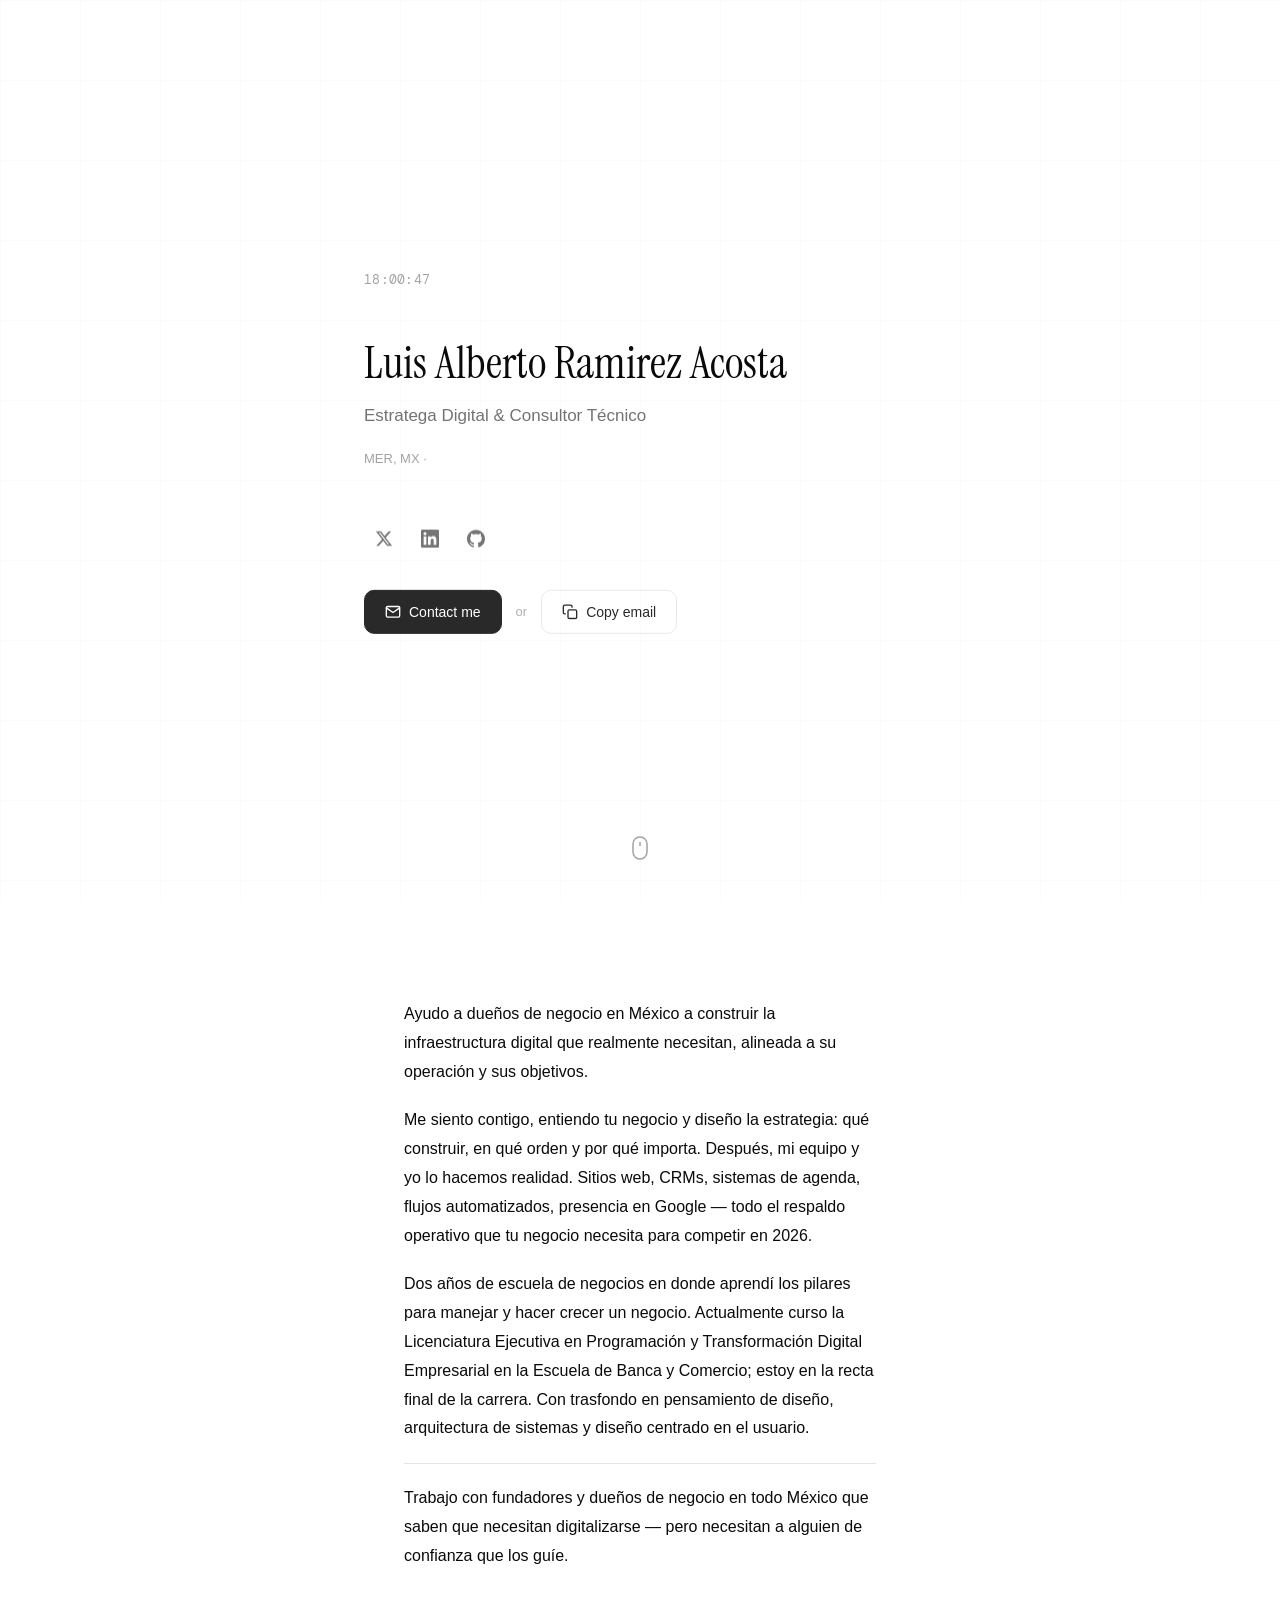
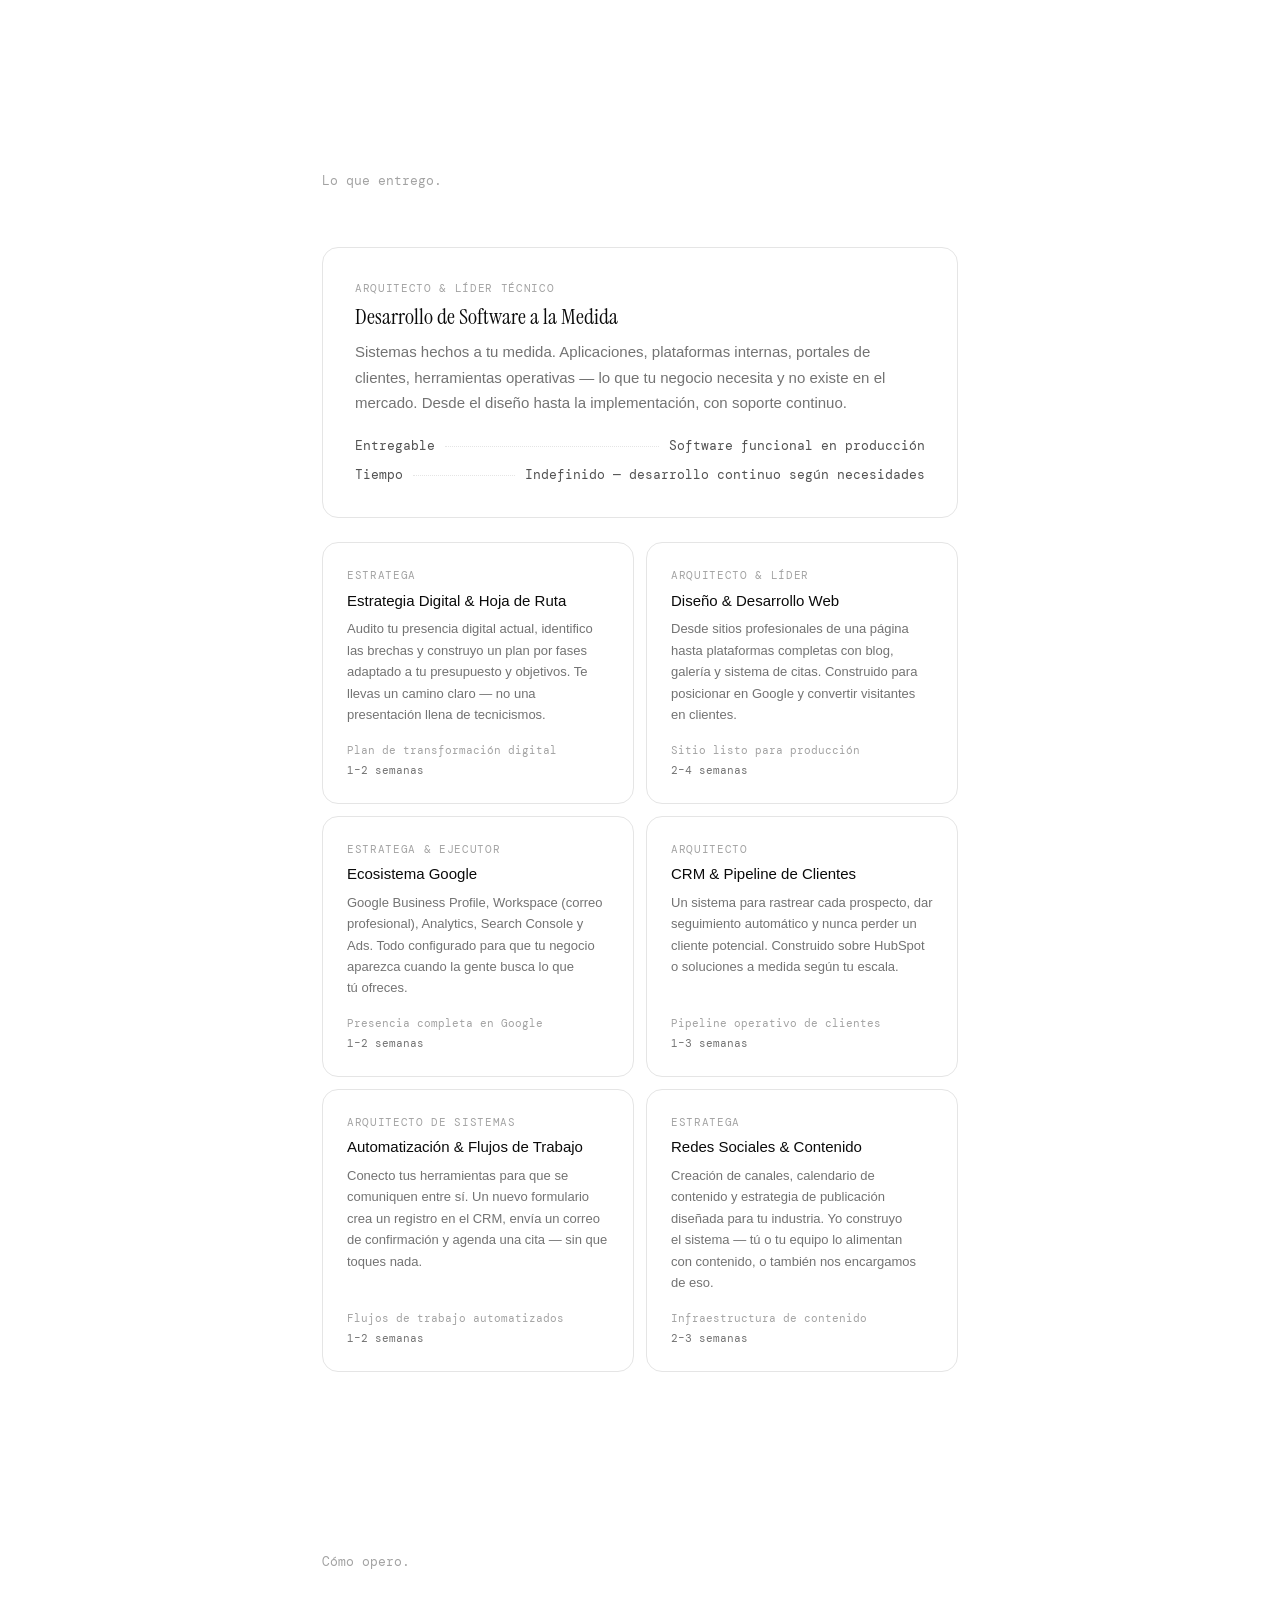
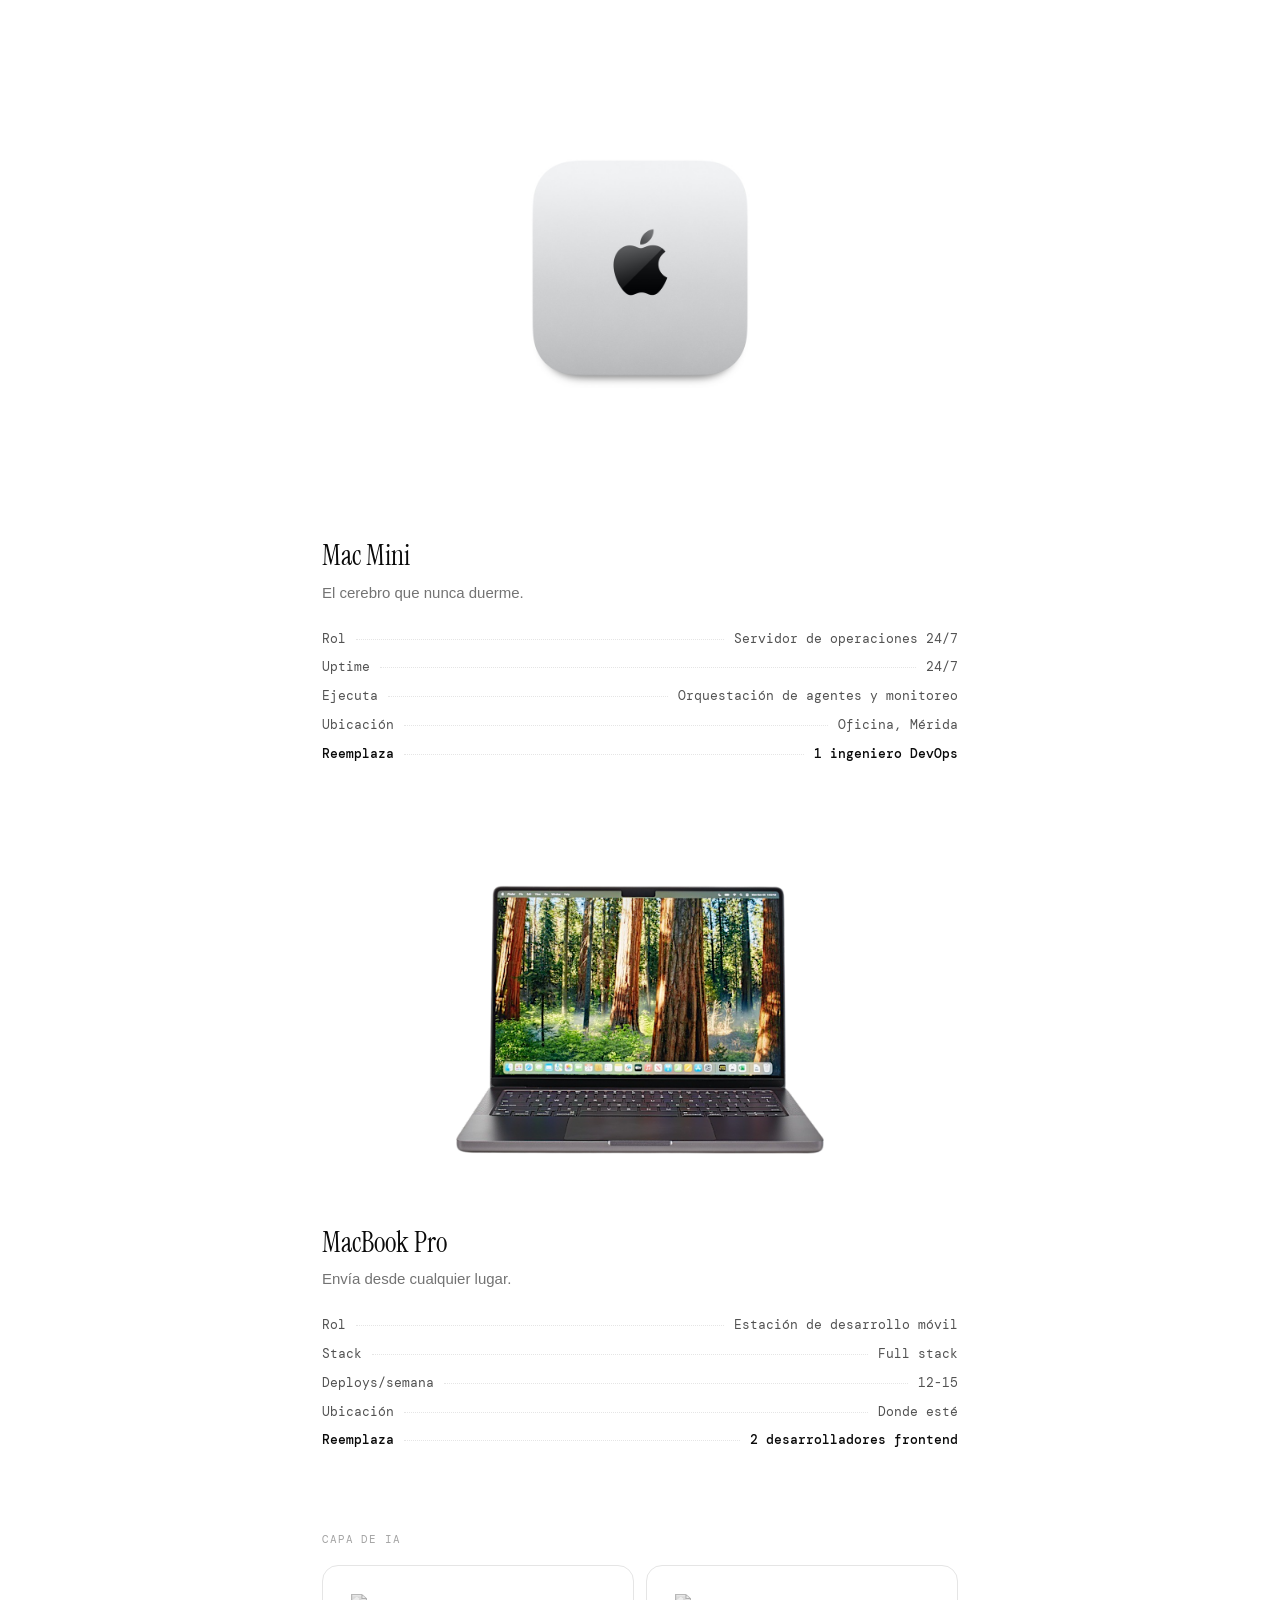
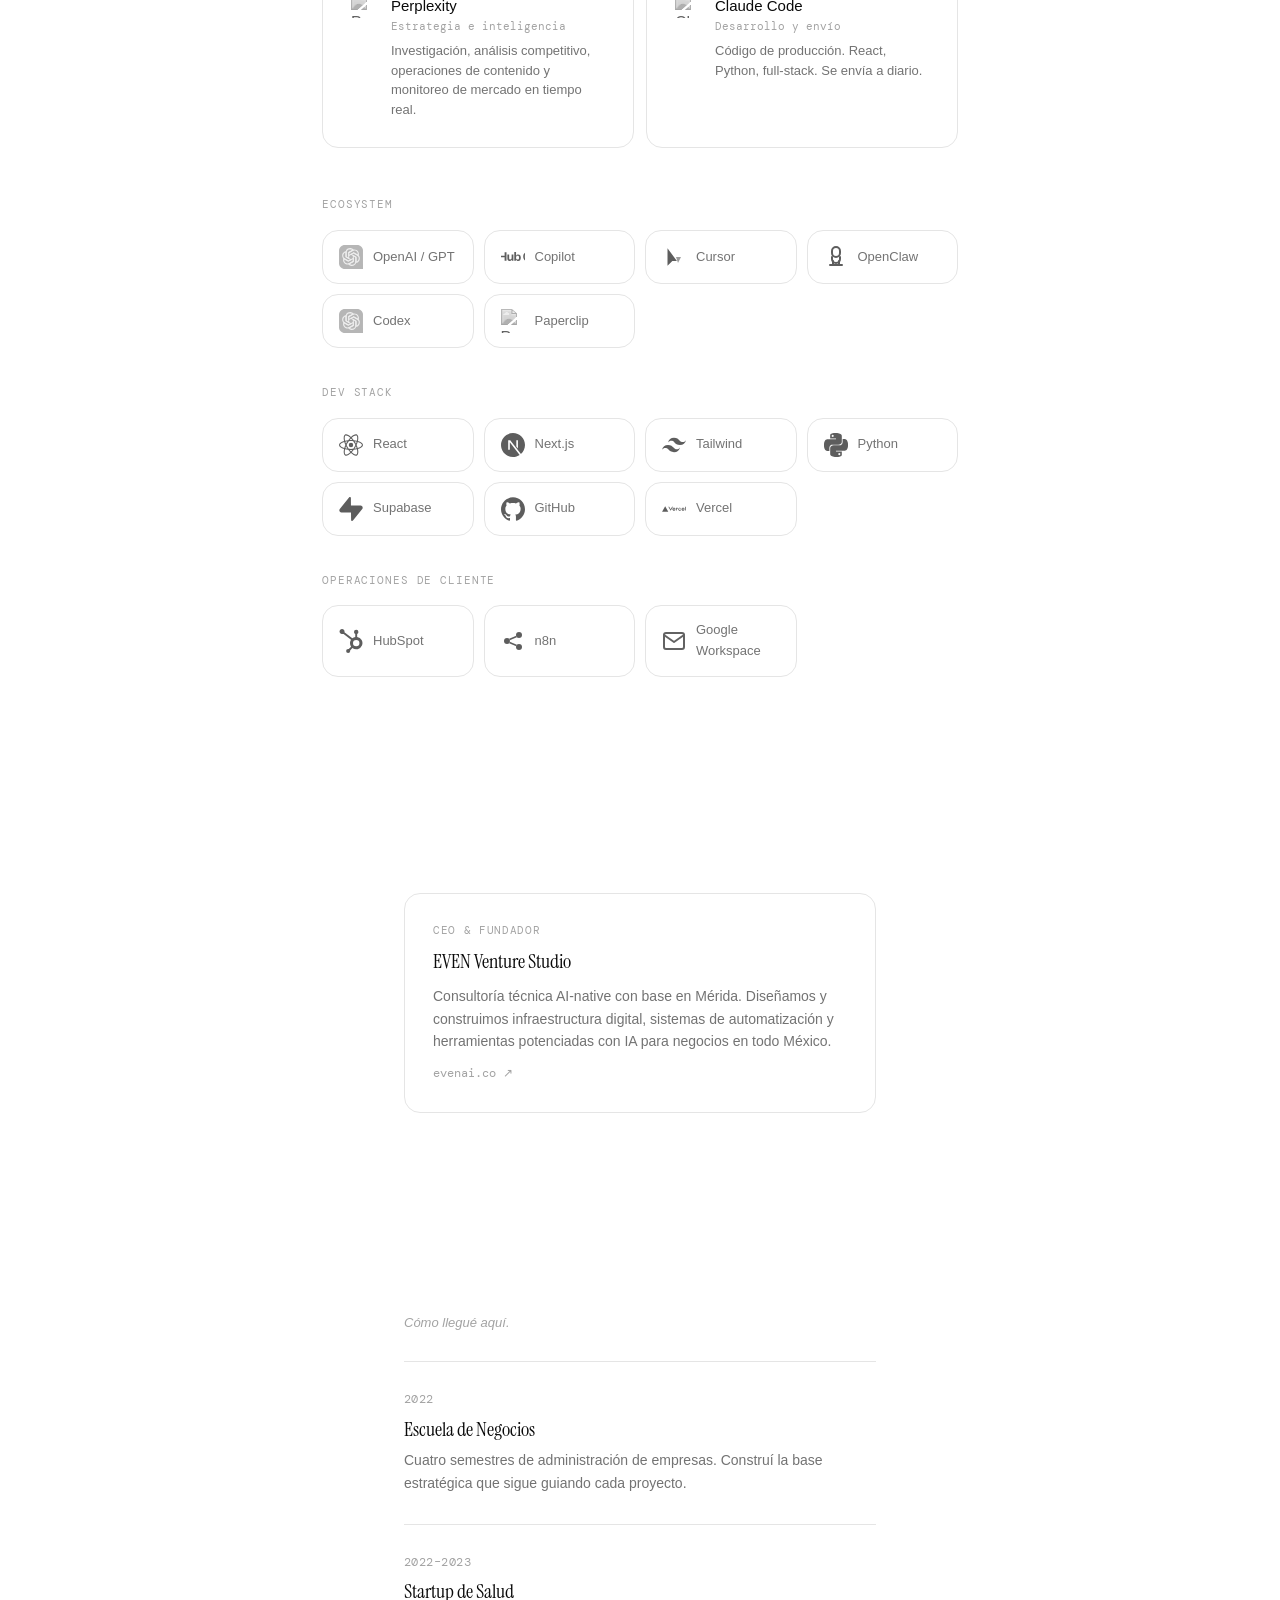
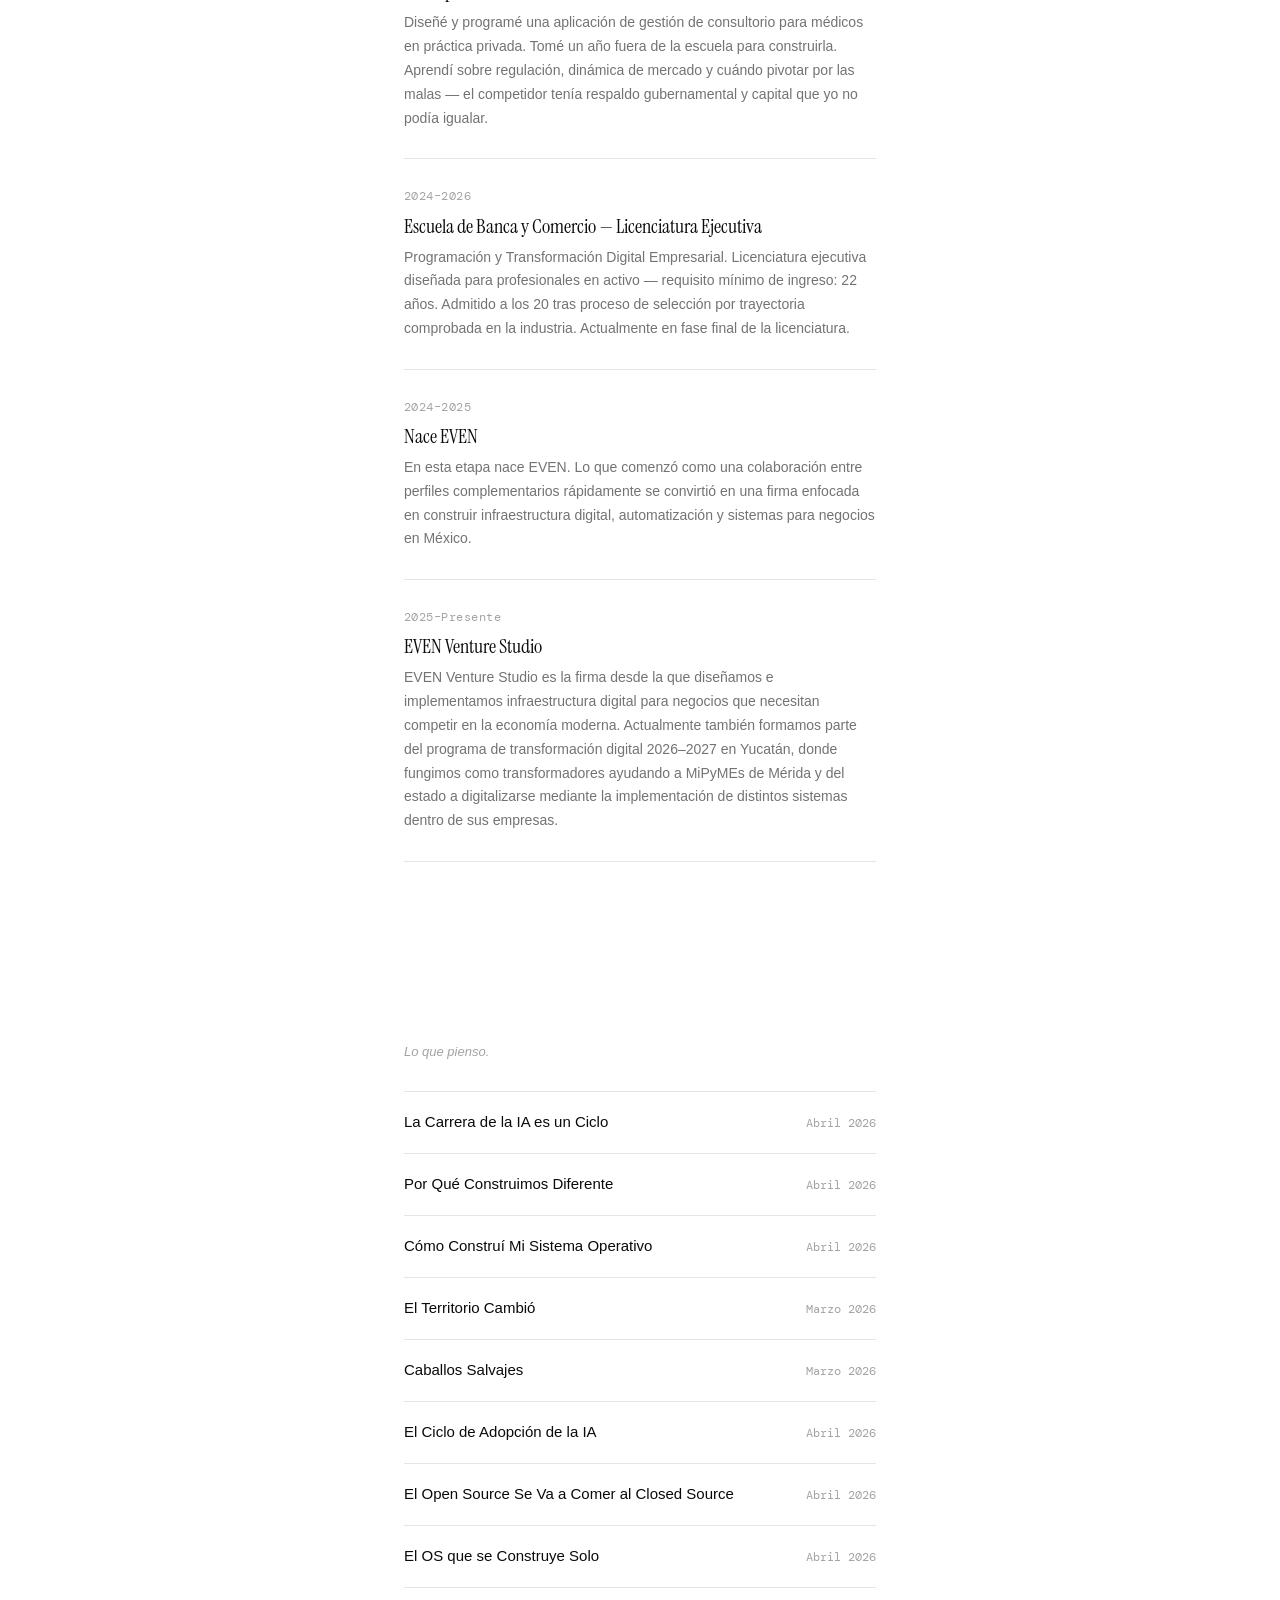
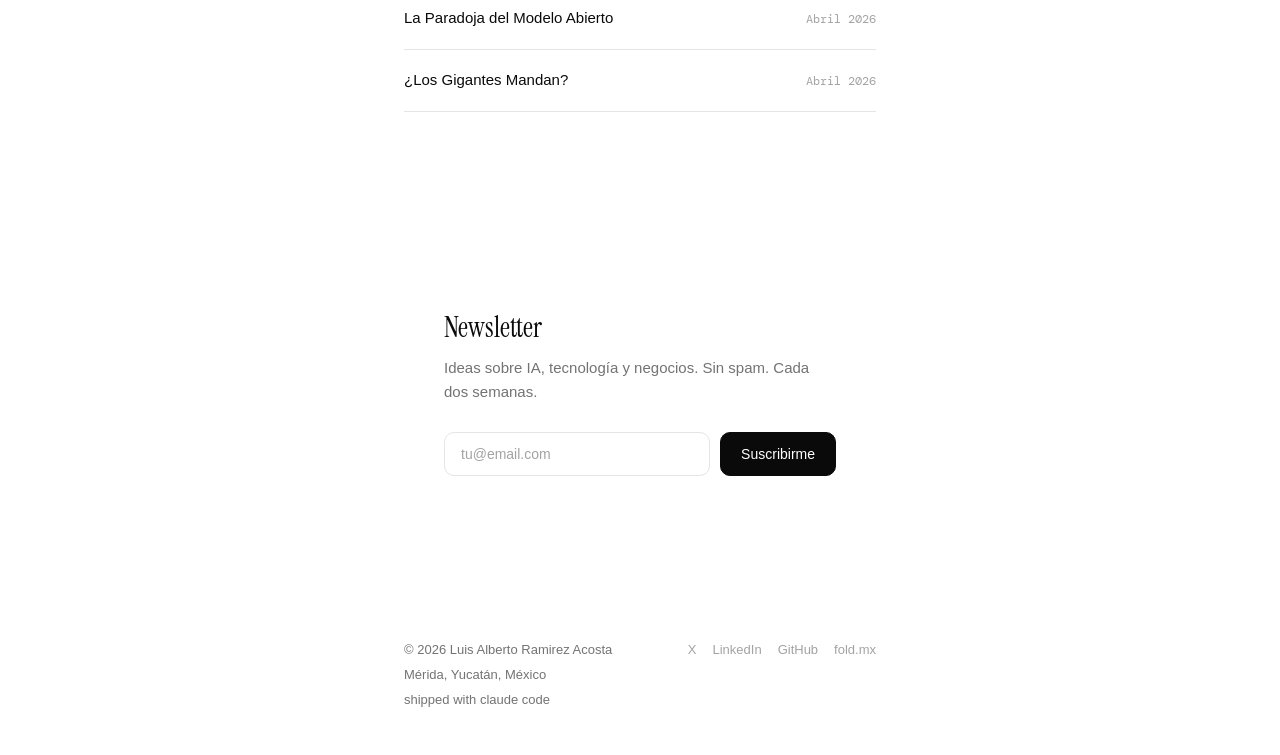
==== commit da5ed599: "design+copy: featured card white bg, lighter title, trayectoria narrative fix - Service featured car" ====
--- a/index.html
+++ b/index.html
@@ -429,20 +429,14 @@
 
           <div class="timeline-entry" data-animate>
             <div class="timeline-period">2024–2025</div>
-            <h3 class="timeline-title">Encontré a Mis Socios</h3>
-            <p class="timeline-desc">Me conecté con dos emprendedores que venían construyendo solos. Nuestras fortalezas se complementaron — lo que ninguno podía lograr solo, juntos cerramos clientes de alto nivel en meses.</p>
-          </div>
-
-          <div class="timeline-entry" data-animate>
-            <div class="timeline-period">2025–Presente</div>
-            <h3 class="timeline-title">Consultoría a Nivel Gobierno</h3>
-            <p class="timeline-desc">Seleccionados como parte del equipo de transformación digital de la Secretaría de Fomento Económico y Trabajo de Yucatán. Actualmente fungimos como transformadores en el programa de transformación digital 2026–2027, ayudando a MiPyMEs de Mérida y Yucatán a digitalizarse mediante la implementación de diversos sistemas dentro de sus empresas.</p>
+            <h3 class="timeline-title">Nace EVEN</h3>
+            <p class="timeline-desc">En esta etapa nace EVEN. Lo que comenzó como una colaboración entre perfiles complementarios rápidamente se convirtió en una firma enfocada en construir infraestructura digital, automatización y sistemas para negocios en México.</p>
           </div>
 
           <div class="timeline-entry" data-animate>
             <div class="timeline-period">2025–Presente</div>
             <h3 class="timeline-title">EVEN Venture Studio</h3>
-            <p class="timeline-desc">Fundé EVEN — una firma de consultoría AI-native en Mérida. Construimos infraestructura digital para negocios que necesitan competir en la economía moderna.</p>
+            <p class="timeline-desc">EVEN Venture Studio es la firma desde la que diseñamos e implementamos infraestructura digital para negocios que necesitan competir en la economía moderna. Actualmente también formamos parte del programa de transformación digital 2026–2027 en Yucatán, donde fungimos como transformadores ayudando a MiPyMEs de Mérida y del estado a digitalizarse mediante la implementación de distintos sistemas dentro de sus empresas.</p>
           </div>
         </div>
       </div>
--- a/style.css
+++ b/style.css
@@ -338,6 +338,114 @@
 .logo-card:hover .logo-name { color: var(--text); }
 
 /* ============================================
+   SERVICIOS
+   ============================================ */
+
+.section-servicios { min-height: auto; align-items: flex-start; padding: 100px 0 80px; }
+
+.service-card-featured {
+  padding: 32px;
+  margin-bottom: 24px;
+}
+.service-card-featured .work-title {
+  font-size: 22px;
+  font-weight: 300;
+  margin-bottom: 10px;
+}
+.service-card-featured .work-desc {
+  font-size: 15px;
+  line-height: 1.7;
+}
+.service-card-featured .service-meta {
+  margin-top: 20px;
+  flex-direction: column;
+  gap: 8px;
+}
+
+.service-grid {
+  display: grid;
+  grid-template-columns: repeat(2, 1fr);
+  gap: 12px;
+}
+
+.service-card {
+  padding: 24px;
+  display: flex;
+  flex-direction: column;
+}
+.service-title {
+  font-family: var(--font-body);
+  font-size: 15px;
+  font-weight: 500;
+  color: var(--text);
+  margin-bottom: 8px;
+  line-height: 1.3;
+}
+.service-desc {
+  font-family: var(--font-body);
+  font-size: 13px;
+  line-height: 1.65;
+  color: var(--text-muted);
+  margin-bottom: 16px;
+  flex: 1;
+}
+.service-meta {
+  display: flex;
+  flex-direction: column;
+  gap: 4px;
+}
+.service-tag {
+  font-family: var(--font-mono);
+  font-size: 11px;
+  color: var(--text-faint);
+  display: block;
+  line-height: 1.5;
+}
+.service-tag-time {
+  color: var(--text-muted);
+}
+
+/* ============================================
+   TRAYECTORIA
+   ============================================ */
+
+.section-trayectoria { min-height: auto; align-items: flex-start; padding: 100px 0 80px; }
+
+.timeline {
+  display: flex;
+  flex-direction: column;
+  gap: 0;
+}
+.timeline-entry {
+  padding: 28px 0;
+  border-bottom: 1px solid var(--border);
+}
+.timeline-entry:first-child {
+  border-top: 1px solid var(--border);
+}
+.timeline-period {
+  font-family: var(--font-mono);
+  font-size: 12px;
+  color: var(--text-faint);
+  letter-spacing: 0.04em;
+  margin-bottom: 8px;
+}
+.timeline-title {
+  font-family: var(--font-display);
+  font-size: 20px;
+  font-weight: 400;
+  color: var(--text);
+  margin-bottom: 8px;
+}
+.timeline-desc {
+  font-family: var(--font-body);
+  font-size: 14px;
+  line-height: 1.7;
+  color: var(--text-muted);
+  margin: 0;
+}
+
+/* ============================================
    WORK
    ============================================ */
 
@@ -413,44 +521,38 @@
    GSAP ANIMATION INITIAL STATES
    ============================================ */
 
-/* Hero entrance */
 .hero-anim { opacity: 0; transform: translateY(30px); }
 
-/* About */
-#about [data-animate] { opacity: 0; transform: translateY(30px); }
-
-/* Setup — hardware: cinematic scale on desktop */
-.hw-image[data-animate] { opacity: 0; transform: scale(0.88) translateY(40px); }
-.hw-name[data-animate] { opacity: 0; transform: translateX(24px); }
-.hw-tagline[data-animate] { opacity: 0; transform: translateX(16px); }
-.hw-specs[data-animate] { opacity: 0; }
+/* About: fade up */
+#about [data-animate] { opacity: 0; transform: translateY(24px); }
+
+/* Setup hardware: scale + fade */
+.hw-image[data-animate] { opacity: 0; transform: scale(0.95) translateY(30px); }
+.hw-name[data-animate], .hw-tagline[data-animate], .hw-specs[data-animate] { opacity: 0; transform: translateX(20px); }
 .setup-intro[data-animate] { opacity: 0; transform: translateY(20px); }
 
-/* Setup — cards: pop with scale */
-.ai-card[data-animate] { opacity: 0; transform: translateY(24px) scale(0.94); }
-.logo-card[data-animate] { opacity: 0; transform: translateY(16px) scale(0.95); }
+/* Servicios: fade up */
+#servicios .setup-intro[data-animate] { opacity: 0; transform: translateY(20px); }
+.service-card-featured[data-animate] { opacity: 0; transform: translateY(24px); }
+.service-card[data-animate] { opacity: 0; transform: translateY(20px) scale(0.97); }
+
+/* Trayectoria: fade up */
+#trayectoria .writing-note[data-animate] { opacity: 0; transform: translateY(20px); }
+.timeline-entry[data-animate] { opacity: 0; transform: translateY(20px); }
+
+/* Setup grids: pop in */
+.logo-card[data-animate], .ai-card[data-animate] { opacity: 0; transform: translateY(20px) scale(0.97); }
 .subsection-label[data-animate] { opacity: 0; transform: translateY(12px); }
 
-/* Work */
-.work-card[data-animate] { opacity: 0; transform: translateY(36px) rotate(0.5deg); }
+/* Work: slide up with slight rotation */
+.work-card[data-animate] { opacity: 0; transform: translateY(30px) rotate(0.5deg); }
 
 /* Writing: slide from left */
-#writing .article-item[data-animate] { opacity: 0; transform: translateX(-24px); }
-#writing .writing-note[data-animate] { opacity: 0; transform: translateX(-12px); }
-
-/* Newsletter */
-#newsletter [data-animate] { opacity: 0; transform: translateY(24px); }
-
-/* Mobile: smaller transforms, no drama */
-@media (max-width: 767px) {
-  .hw-image[data-animate] { transform: scale(0.95) translateY(20px); }
-  .hw-name[data-animate], .hw-tagline[data-animate] { transform: translateY(12px); }
-  .ai-card[data-animate], .logo-card[data-animate] { transform: translateY(12px) scale(0.98); }
-  .work-card[data-animate] { transform: translateY(16px) rotate(0); }
-  #writing .article-item[data-animate] { transform: translateX(-12px); }
-  #about [data-animate] { transform: translateY(16px); }
-  #newsletter [data-animate] { transform: translateY(12px); }
-}
+#writing .article-item[data-animate] { opacity: 0; transform: translateX(-20px); }
+#writing .writing-note[data-animate] { opacity: 0; transform: translateX(-10px); }
+
+/* Newsletter: simple fade up */
+#newsletter [data-animate] { opacity: 0; transform: translateY(20px); }
 
 /* ============================================
    ARTICLE PAGE COMPAT
@@ -528,6 +630,7 @@
 
 @media (min-width: 769px) and (max-width: 1024px) {
   .logo-grid-4 { grid-template-columns: repeat(3, 1fr); }
+  .service-grid { grid-template-columns: repeat(2, 1fr); }
 }
 
 @media (min-width: 1025px) {
@@ -560,6 +663,13 @@
   }
 
   .section-setup { padding: 64px 0; }
+  .section-servicios { padding: 64px 0; }
+  .section-trayectoria { padding: 64px 0; }
+
+  /* Servicios: single column on mobile */
+  .service-grid { grid-template-columns: 1fr; }
+  .service-card-featured { padding: 24px; }
+  .service-card-featured .work-title { font-size: 20px; }
 
   /* Hero: keep full height for impact */
   .hero {
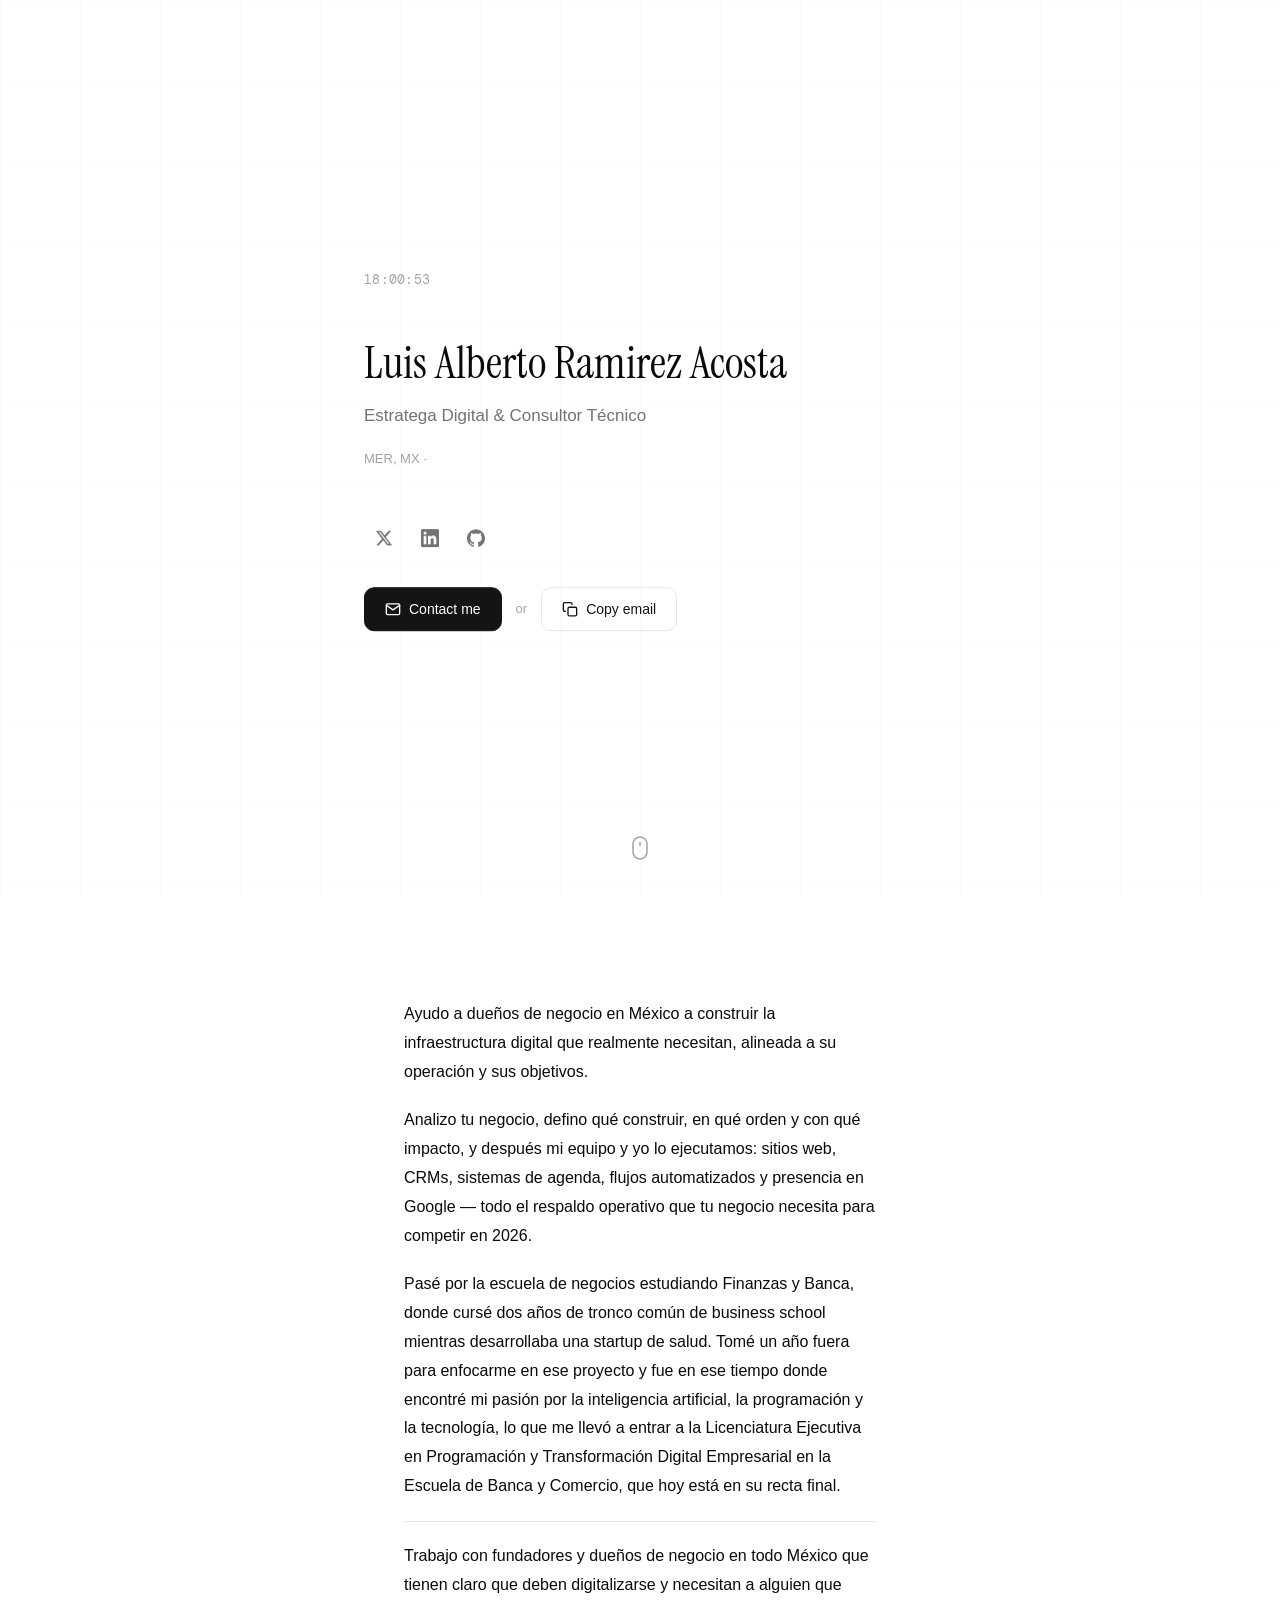
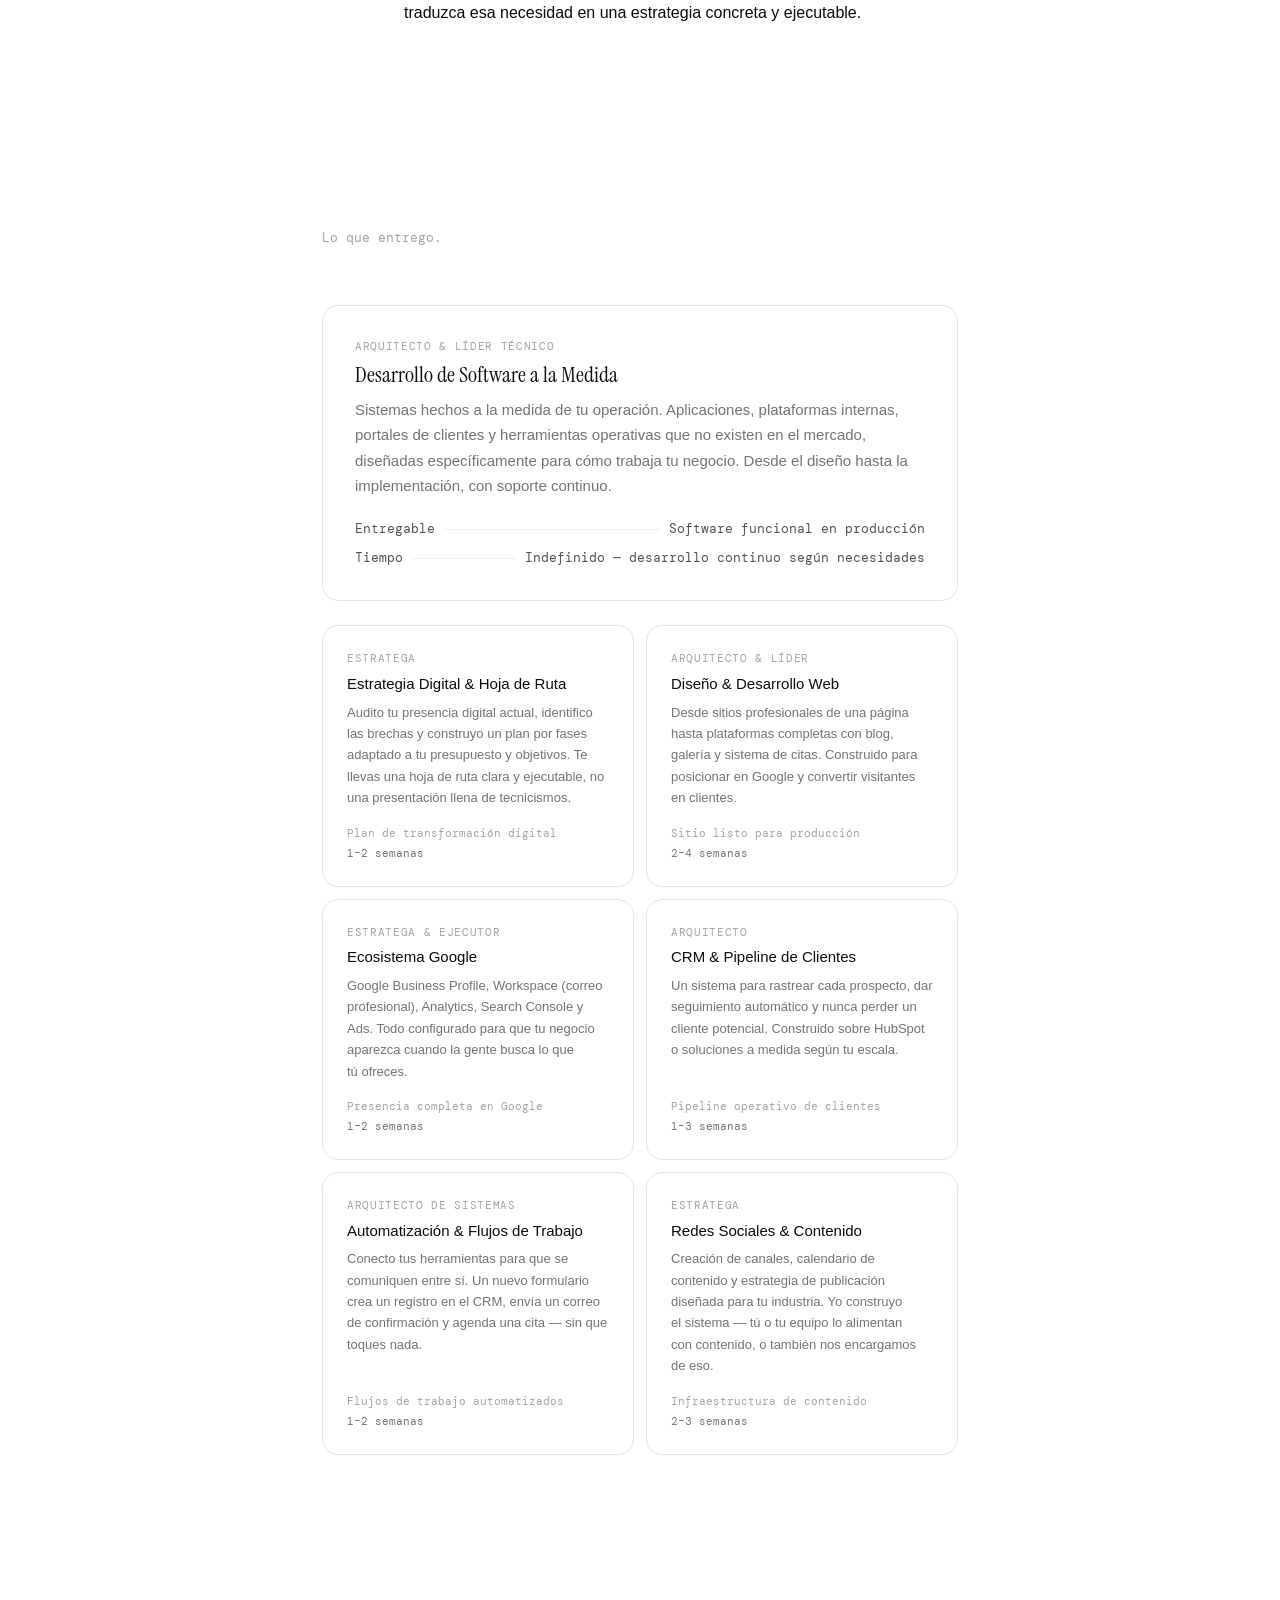
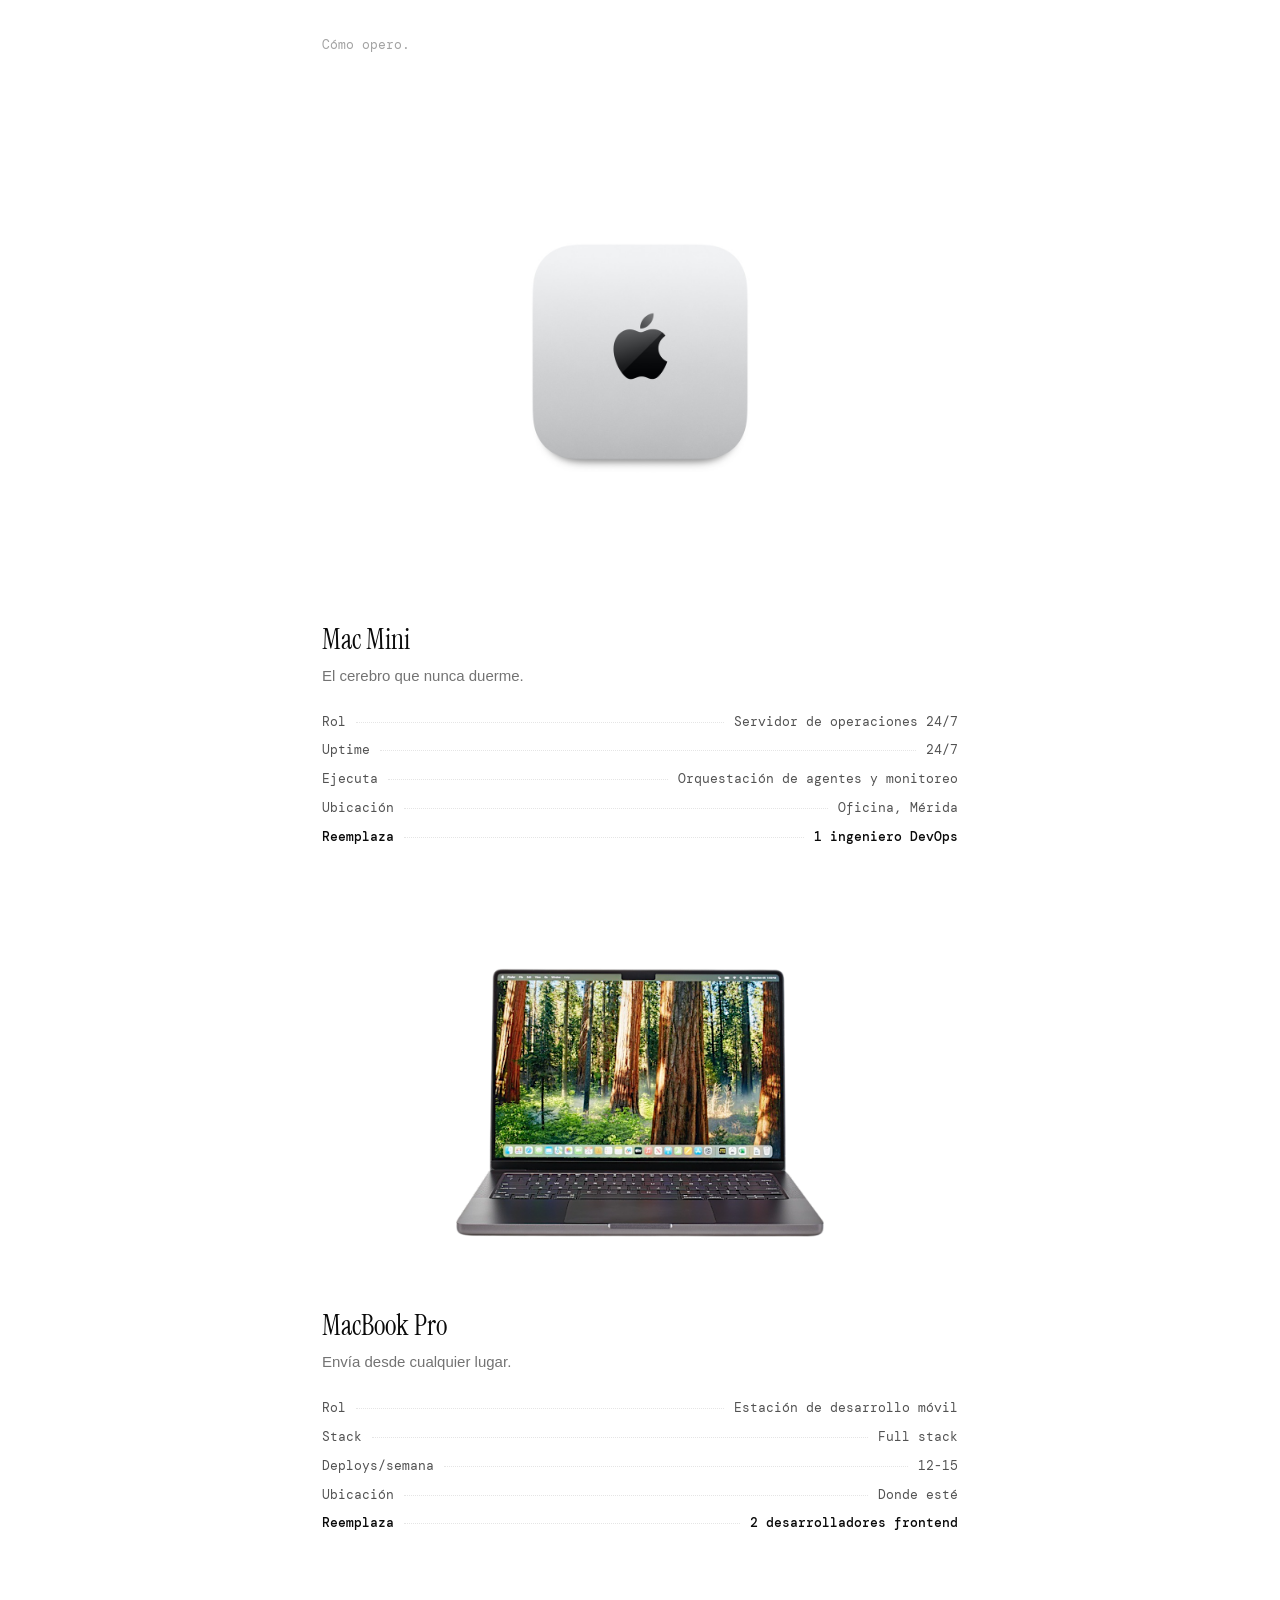
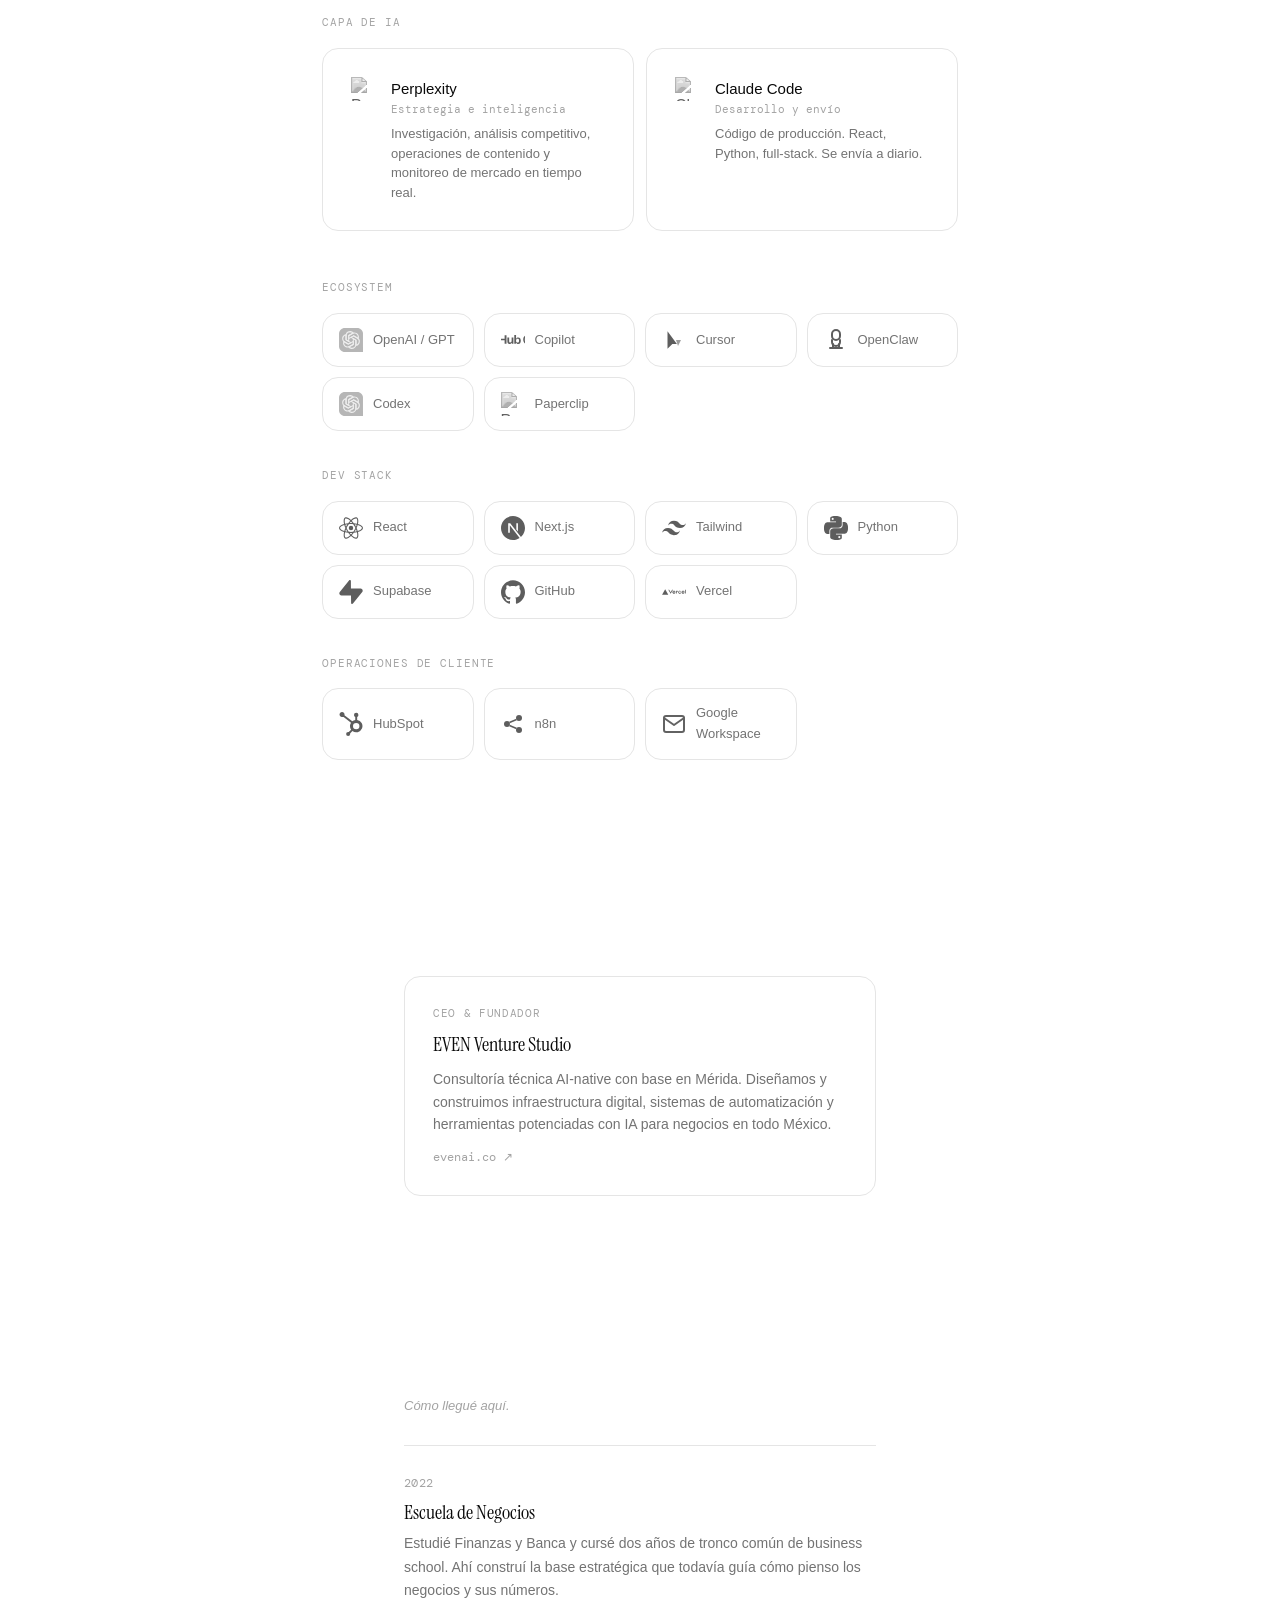
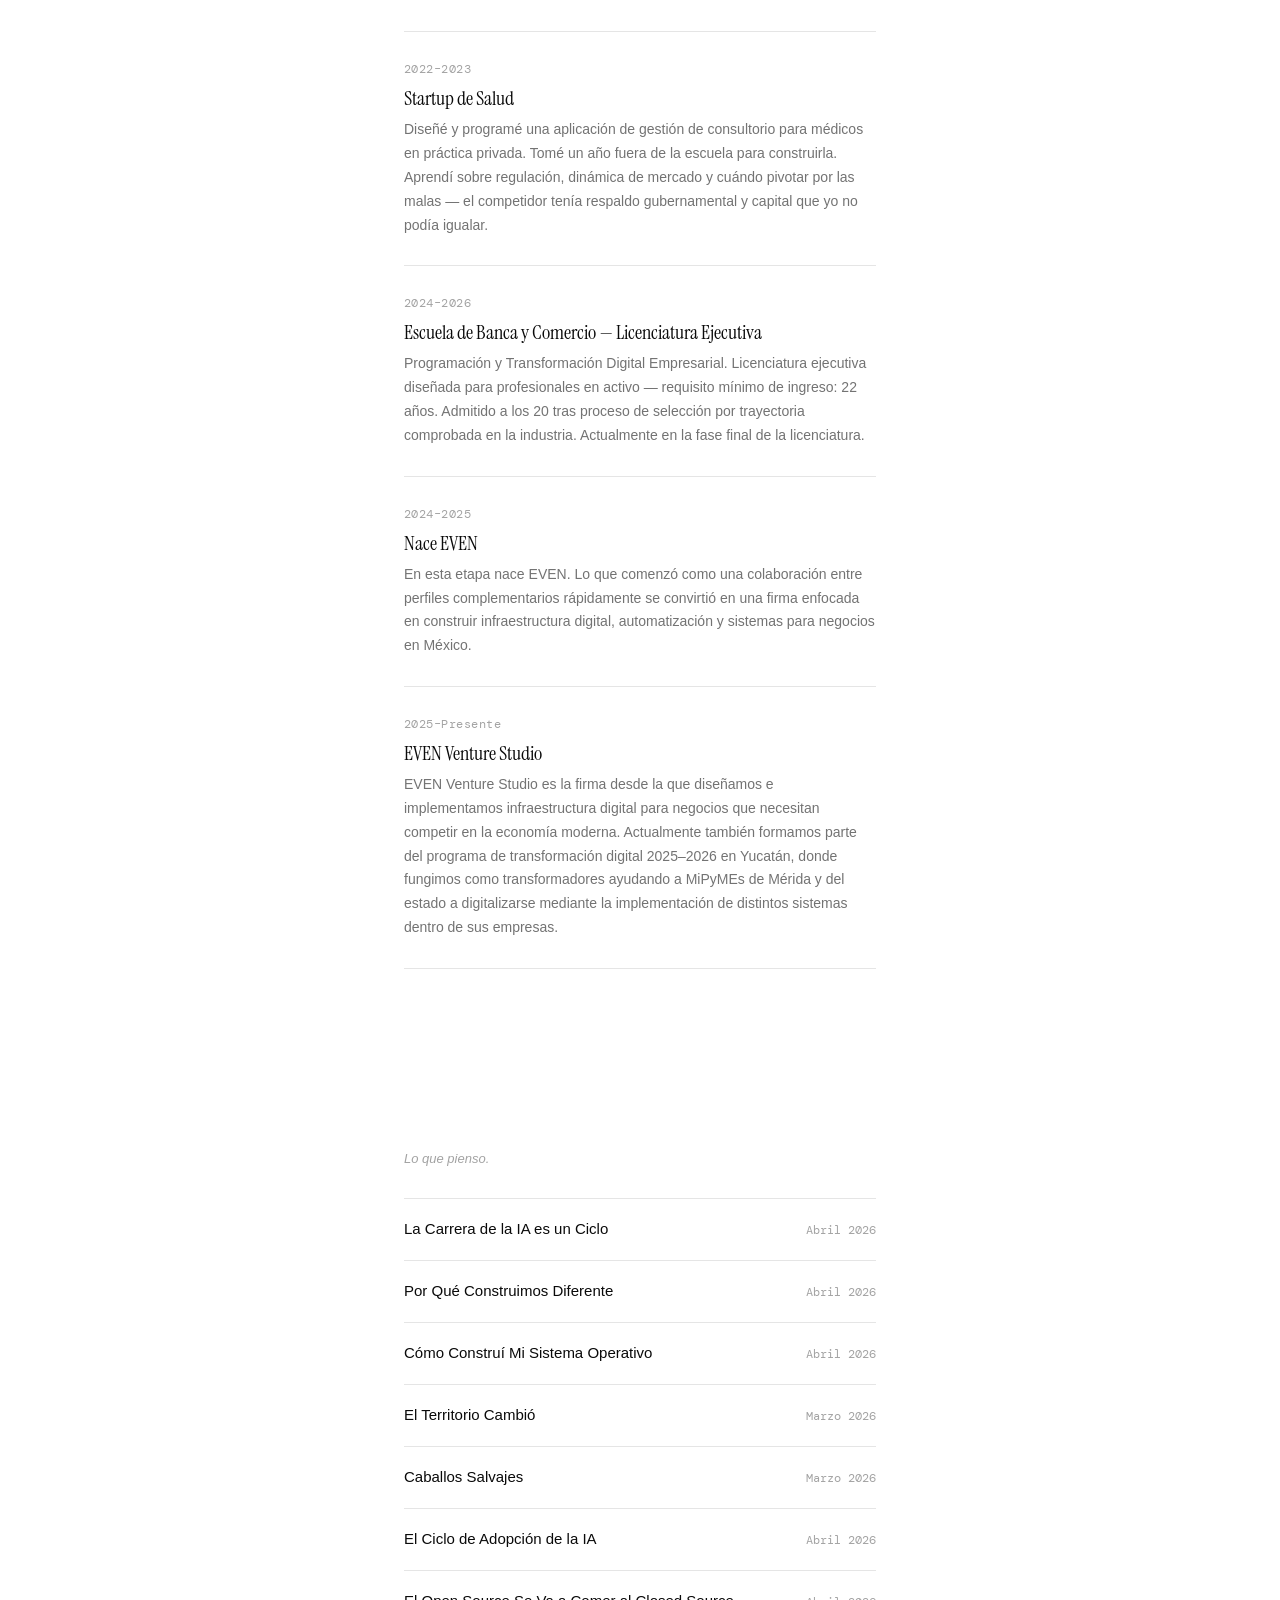
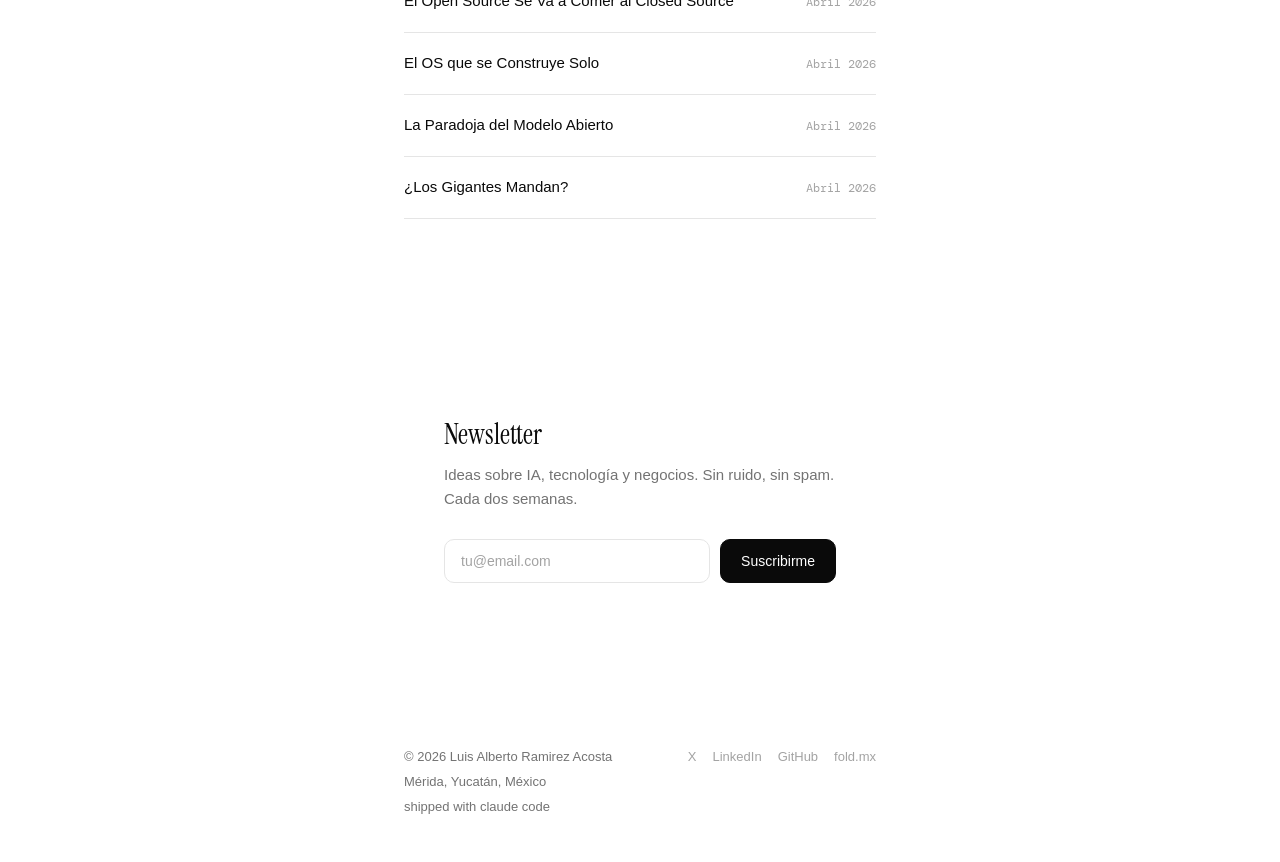
==== commit 0c20d001: "copy: about rewrite, servicios refinements, trayectoria fixes, newsletter tweak - About: new p2 (ana" ====
--- a/index.html
+++ b/index.html
@@ -154,9 +154,9 @@
         <span class="section-label">About</span>
         <div class="about-text">
           <p data-animate>Ayudo a dueños de negocio en México a construir la infraestructura digital que realmente necesitan, alineada a su operación y sus objetivos.</p>
-          <p data-animate>Me siento contigo, entiendo tu negocio y diseño la estrategia: qué construir, en qué orden y por qué importa. Después, mi equipo y yo lo hacemos realidad. Sitios web, CRMs, sistemas de agenda, flujos automatizados, presencia en Google — todo el respaldo operativo que tu negocio necesita para competir en 2026.</p>
-          <p data-animate>Dos años de escuela de negocios en donde aprendí los pilares para manejar y hacer crecer un negocio. Actualmente curso la Licenciatura Ejecutiva en Programación y Transformación Digital Empresarial en la Escuela de Banca y Comercio; estoy en la recta final de la carrera. Con trasfondo en pensamiento de diseño, arquitectura de sistemas y diseño centrado en el usuario.</p>
-          <p class="about-cta" data-animate>Trabajo con fundadores y dueños de negocio en todo México que saben que necesitan digitalizarse — pero necesitan a alguien de confianza que los guíe.</p>
+          <p data-animate>Analizo tu negocio, defino qué construir, en qué orden y con qué impacto, y después mi equipo y yo lo ejecutamos: sitios web, CRMs, sistemas de agenda, flujos automatizados y presencia en Google — todo el respaldo operativo que tu negocio necesita para competir en 2026.</p>
+          <p data-animate>Pasé por la escuela de negocios estudiando Finanzas y Banca, donde cursé dos años de tronco común de business school mientras desarrollaba una startup de salud. Tomé un año fuera para enfocarme en ese proyecto y fue en ese tiempo donde encontré mi pasión por la inteligencia artificial, la programación y la tecnología, lo que me llevó a entrar a la Licenciatura Ejecutiva en Programación y Transformación Digital Empresarial en la Escuela de Banca y Comercio, que hoy está en su recta final.</p>
+          <p class="about-cta" data-animate>Trabajo con fundadores y dueños de negocio en todo México que tienen claro que deben digitalizarse y necesitan a alguien que traduzca esa necesidad en una estrategia concreta y ejecutable.</p>
         </div>
       </div>
     </section>
@@ -171,7 +171,7 @@
         <div class="service-card-featured card" data-animate>
           <div class="work-role">Arquitecto & Líder Técnico</div>
           <h3 class="work-title">Desarrollo de Software a la Medida</h3>
-          <p class="work-desc">Sistemas hechos a tu medida. Aplicaciones, plataformas internas, portales de clientes, herramientas operativas — lo que tu negocio necesita y no existe en el mercado. Desde el diseño hasta la implementación, con soporte continuo.</p>
+          <p class="work-desc">Sistemas hechos a la medida de tu operación. Aplicaciones, plataformas internas, portales de clientes y herramientas operativas que no existen en el mercado, diseñadas específicamente para cómo trabaja tu negocio. Desde el diseño hasta la implementación, con soporte continuo.</p>
           <div class="service-meta">
             <div class="spec-row"><span class="spec-key">Entregable</span><span class="spec-dots"></span><span class="spec-val">Software funcional en producción</span></div>
             <div class="spec-row"><span class="spec-key">Tiempo</span><span class="spec-dots"></span><span class="spec-val">Indefinido — desarrollo continuo según necesidades</span></div>
@@ -183,7 +183,7 @@
           <div class="service-card card" data-animate>
             <div class="work-role">Estratega</div>
             <h3 class="service-title">Estrategia Digital & Hoja de Ruta</h3>
-            <p class="service-desc">Audito tu presencia digital actual, identifico las brechas y construyo un plan por fases adaptado a tu presupuesto y objetivos. Te llevas un camino claro — no una presentación llena de tecnicismos.</p>
+            <p class="service-desc">Audito tu presencia digital actual, identifico las brechas y construyo un plan por fases adaptado a tu presupuesto y objetivos. Te llevas una hoja de ruta clara y ejecutable, no una presentación llena de tecnicismos.</p>
             <div class="service-meta">
               <span class="service-tag">Plan de transformación digital</span>
               <span class="service-tag service-tag-time">1–2 semanas</span>
@@ -412,7 +412,7 @@
           <div class="timeline-entry" data-animate>
             <div class="timeline-period">2022</div>
             <h3 class="timeline-title">Escuela de Negocios</h3>
-            <p class="timeline-desc">Cuatro semestres de administración de empresas. Construí la base estratégica que sigue guiando cada proyecto.</p>
+            <p class="timeline-desc">Estudié Finanzas y Banca y cursé dos años de tronco común de business school. Ahí construí la base estratégica que todavía guía cómo pienso los negocios y sus números.</p>
           </div>
 
           <div class="timeline-entry" data-animate>
@@ -424,7 +424,7 @@
           <div class="timeline-entry" data-animate>
             <div class="timeline-period">2024–2026</div>
             <h3 class="timeline-title">Escuela de Banca y Comercio — Licenciatura Ejecutiva</h3>
-            <p class="timeline-desc">Programación y Transformación Digital Empresarial. Licenciatura ejecutiva diseñada para profesionales en activo — requisito mínimo de ingreso: 22 años. Admitido a los 20 tras proceso de selección por trayectoria comprobada en la industria. Actualmente en fase final de la licenciatura.</p>
+            <p class="timeline-desc">Programación y Transformación Digital Empresarial. Licenciatura ejecutiva diseñada para profesionales en activo — requisito mínimo de ingreso: 22 años. Admitido a los 20 tras proceso de selección por trayectoria comprobada en la industria. Actualmente en la fase final de la licenciatura.</p>
           </div>
 
           <div class="timeline-entry" data-animate>
@@ -436,7 +436,7 @@
           <div class="timeline-entry" data-animate>
             <div class="timeline-period">2025–Presente</div>
             <h3 class="timeline-title">EVEN Venture Studio</h3>
-            <p class="timeline-desc">EVEN Venture Studio es la firma desde la que diseñamos e implementamos infraestructura digital para negocios que necesitan competir en la economía moderna. Actualmente también formamos parte del programa de transformación digital 2026–2027 en Yucatán, donde fungimos como transformadores ayudando a MiPyMEs de Mérida y del estado a digitalizarse mediante la implementación de distintos sistemas dentro de sus empresas.</p>
+            <p class="timeline-desc">EVEN Venture Studio es la firma desde la que diseñamos e implementamos infraestructura digital para negocios que necesitan competir en la economía moderna. Actualmente también formamos parte del programa de transformación digital 2025–2026 en Yucatán, donde fungimos como transformadores ayudando a MiPyMEs de Mérida y del estado a digitalizarse mediante la implementación de distintos sistemas dentro de sus empresas.</p>
           </div>
         </div>
       </div>
@@ -517,7 +517,7 @@
       <div class="col-sm">
         <span class="section-label">Newsletter</span>
         <h2 class="newsletter-heading" data-animate>Newsletter</h2>
-        <p class="newsletter-sub" data-animate>Ideas sobre IA, tecnología y negocios. Sin spam. Cada dos semanas.</p>
+        <p class="newsletter-sub" data-animate>Ideas sobre IA, tecnología y negocios. Sin ruido, sin spam. Cada dos semanas.</p>
         <form id="newsletter-form" class="newsletter-form" novalidate data-animate>
           <div class="form-row" id="form-row">
             <input type="email" id="email-input" class="email-input" placeholder="tu@email.com" required autocomplete="email">
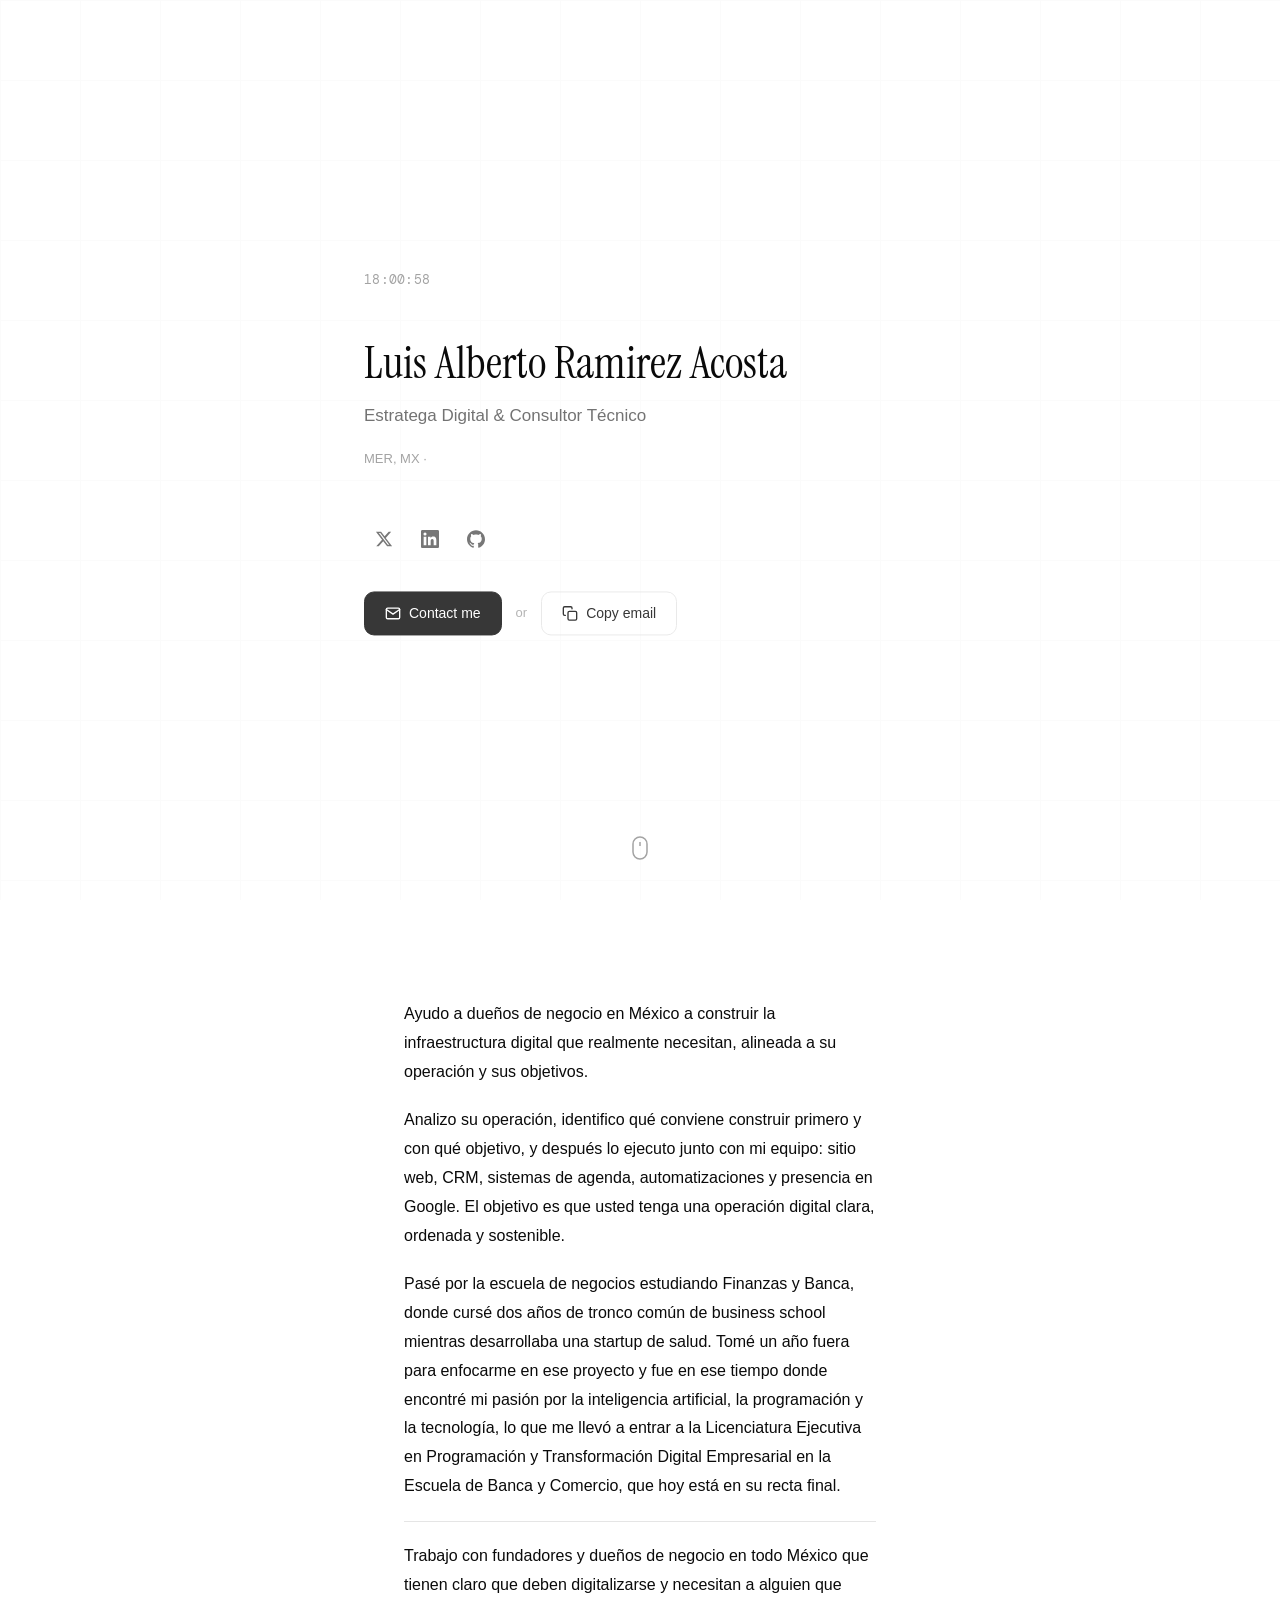
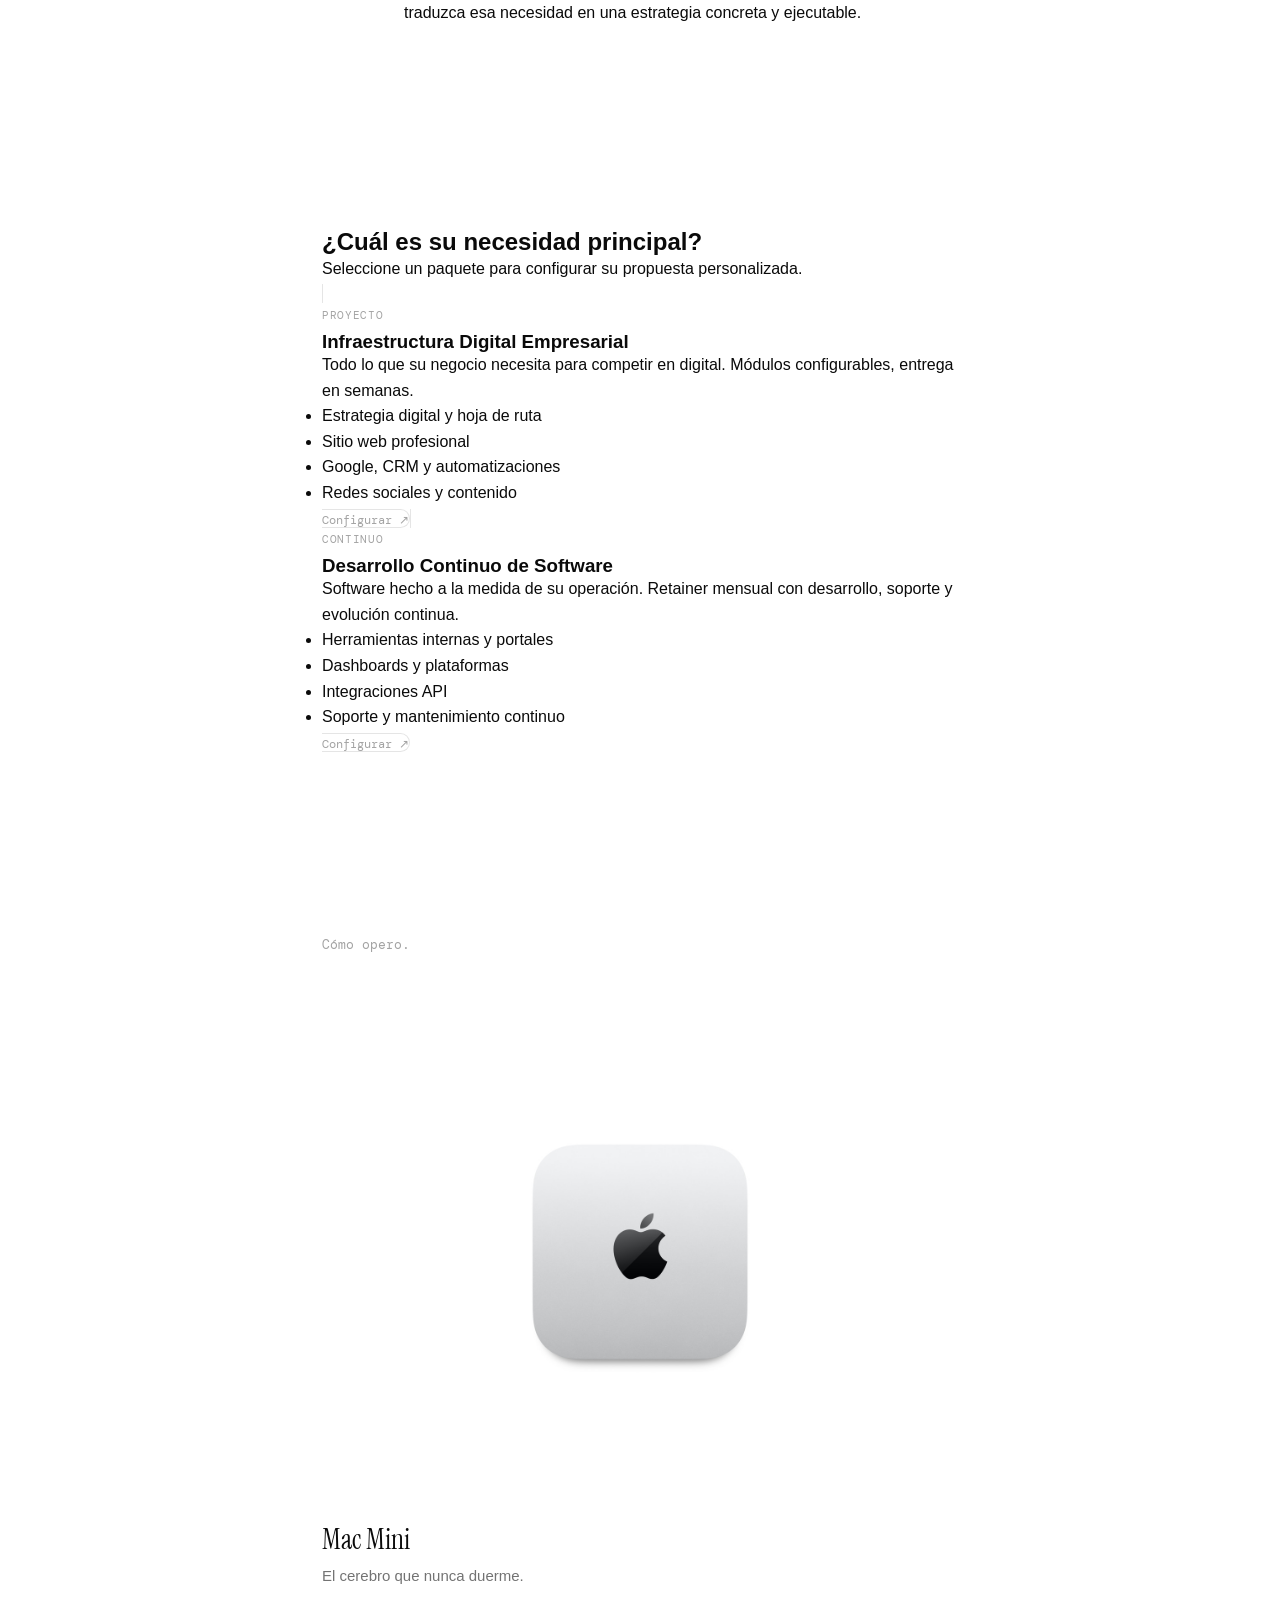
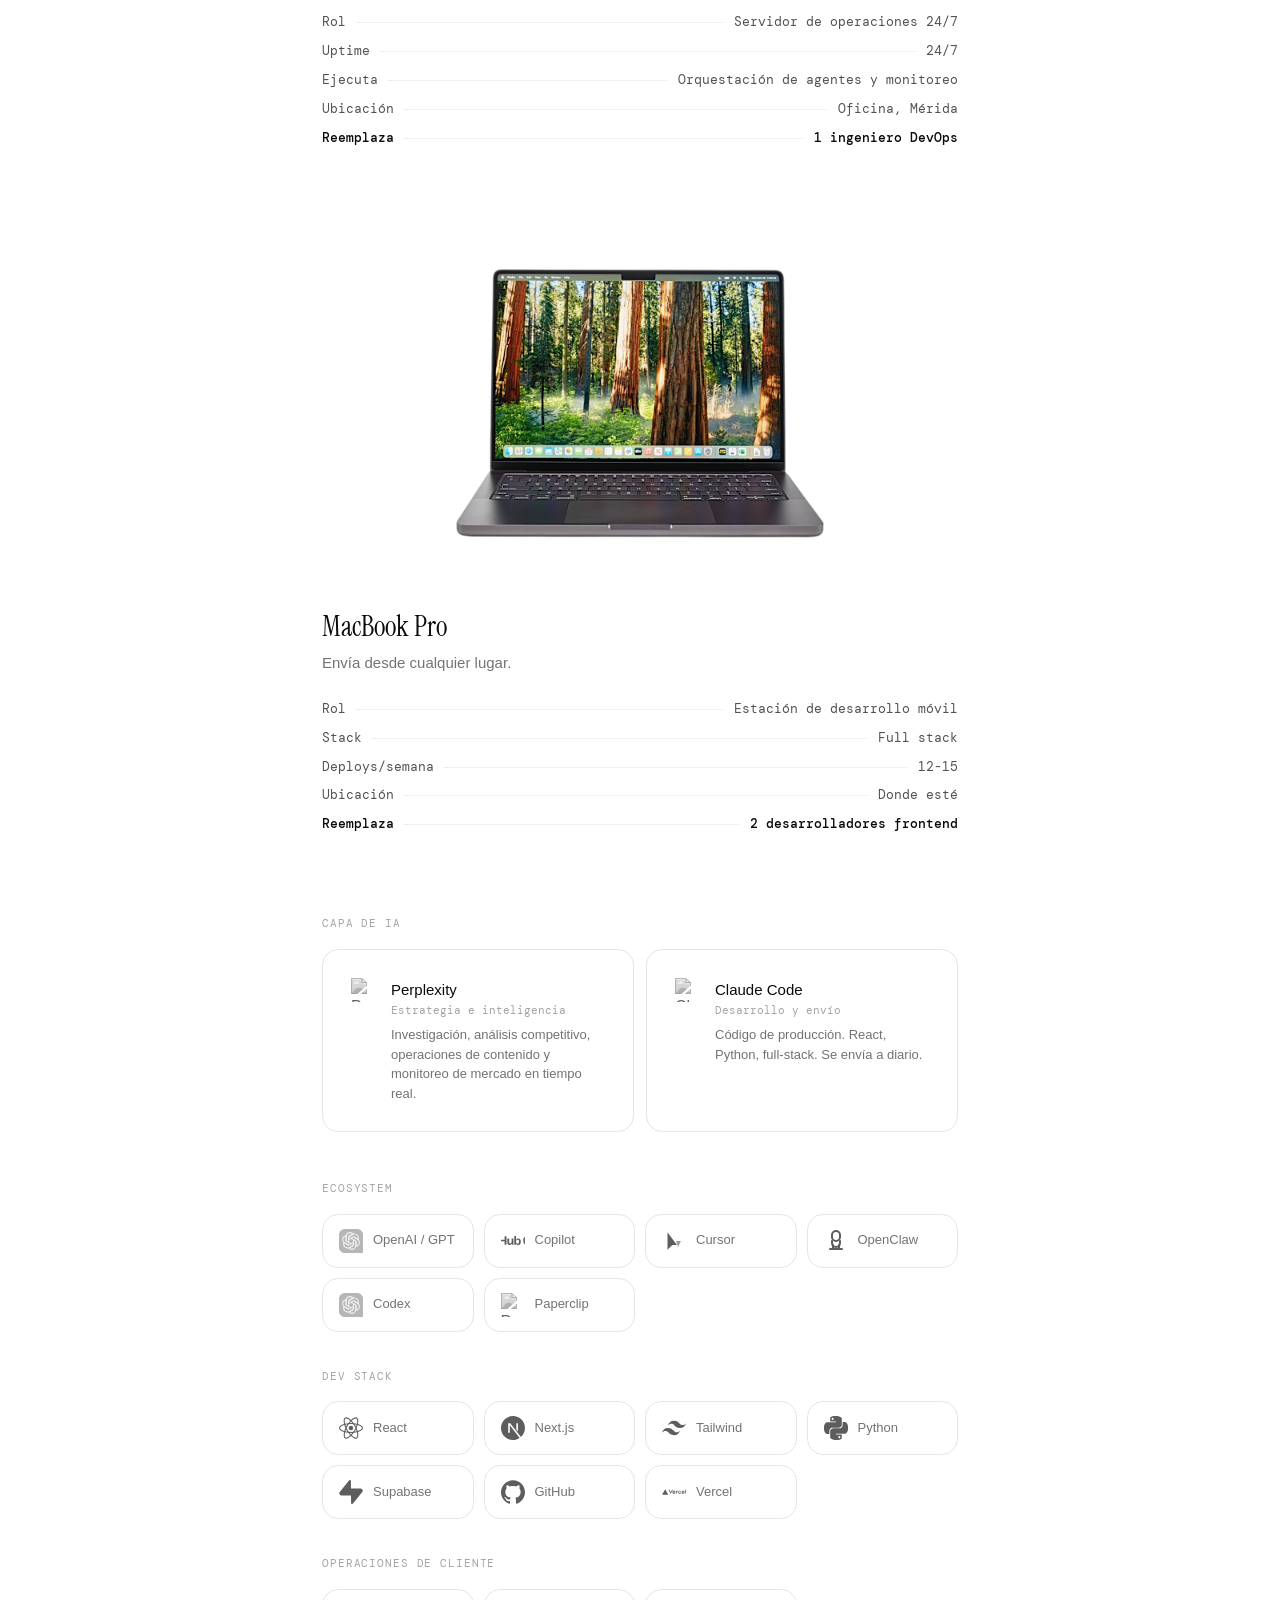
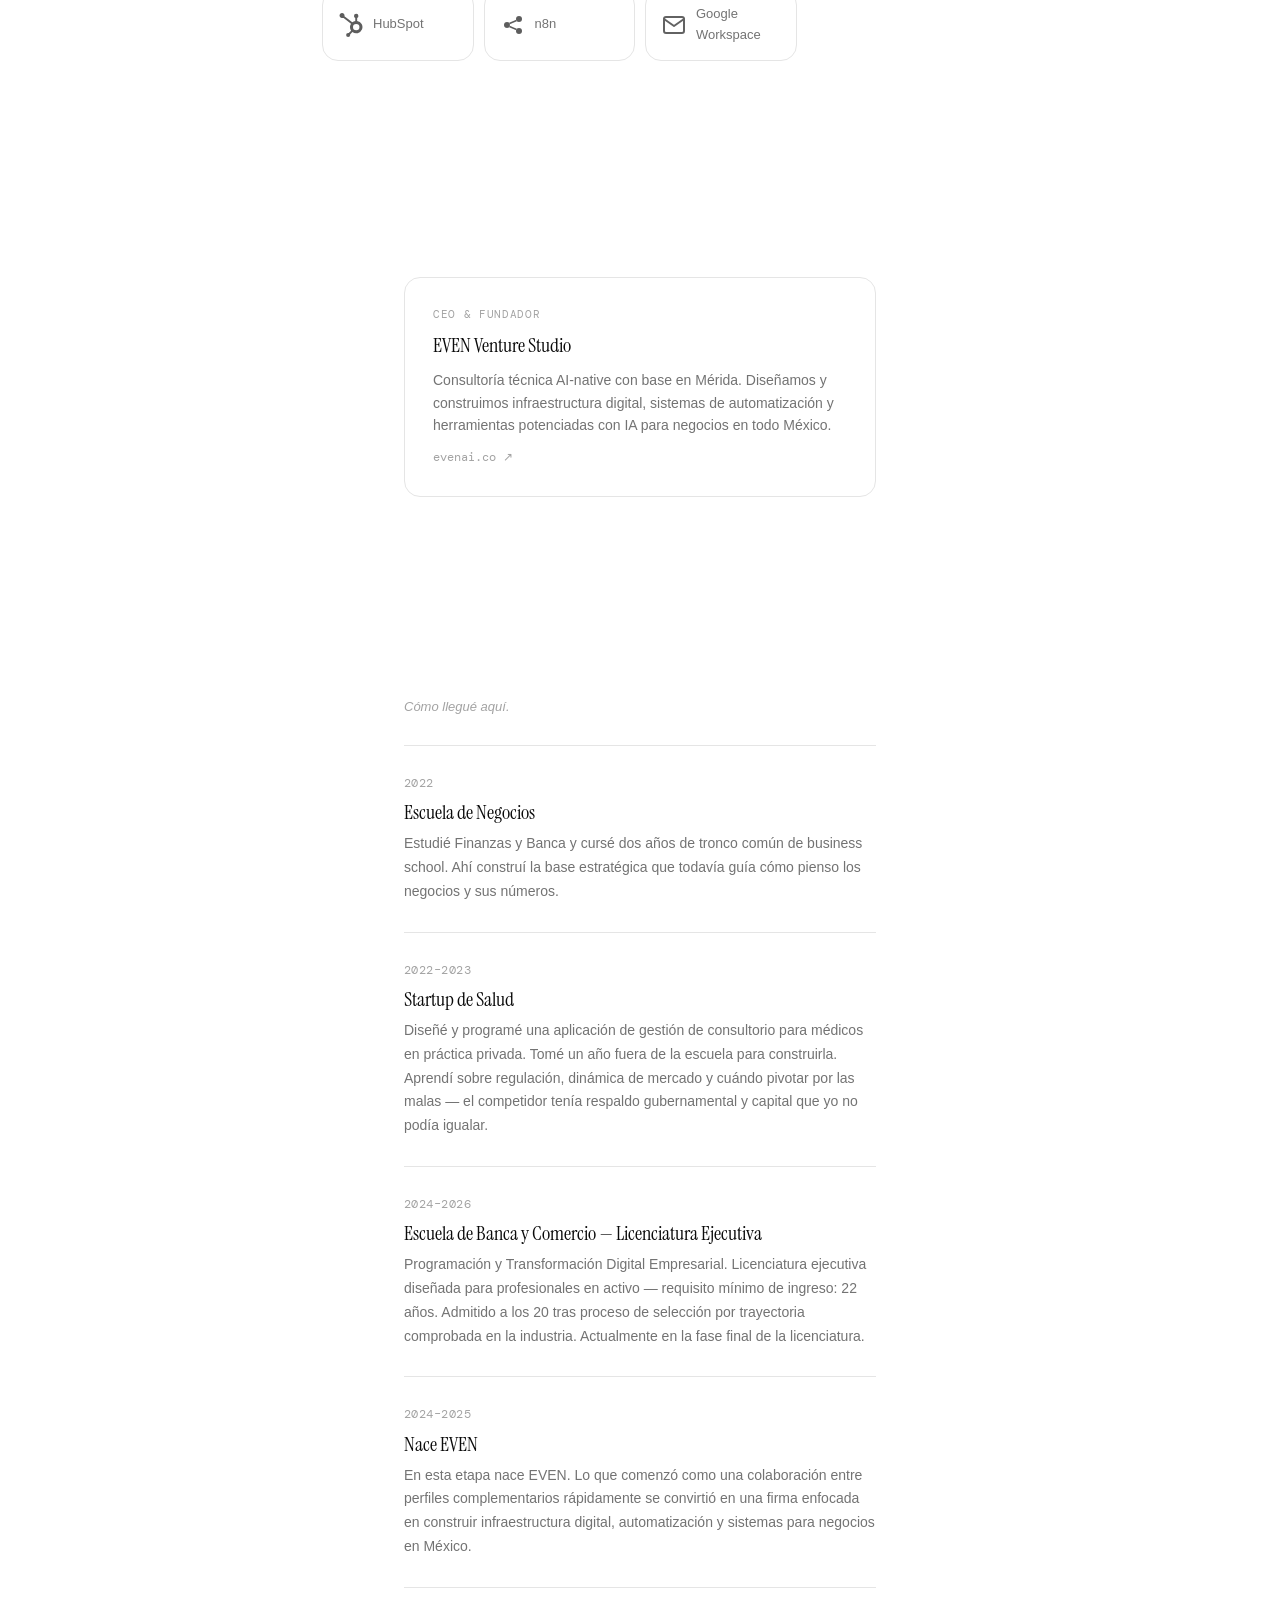
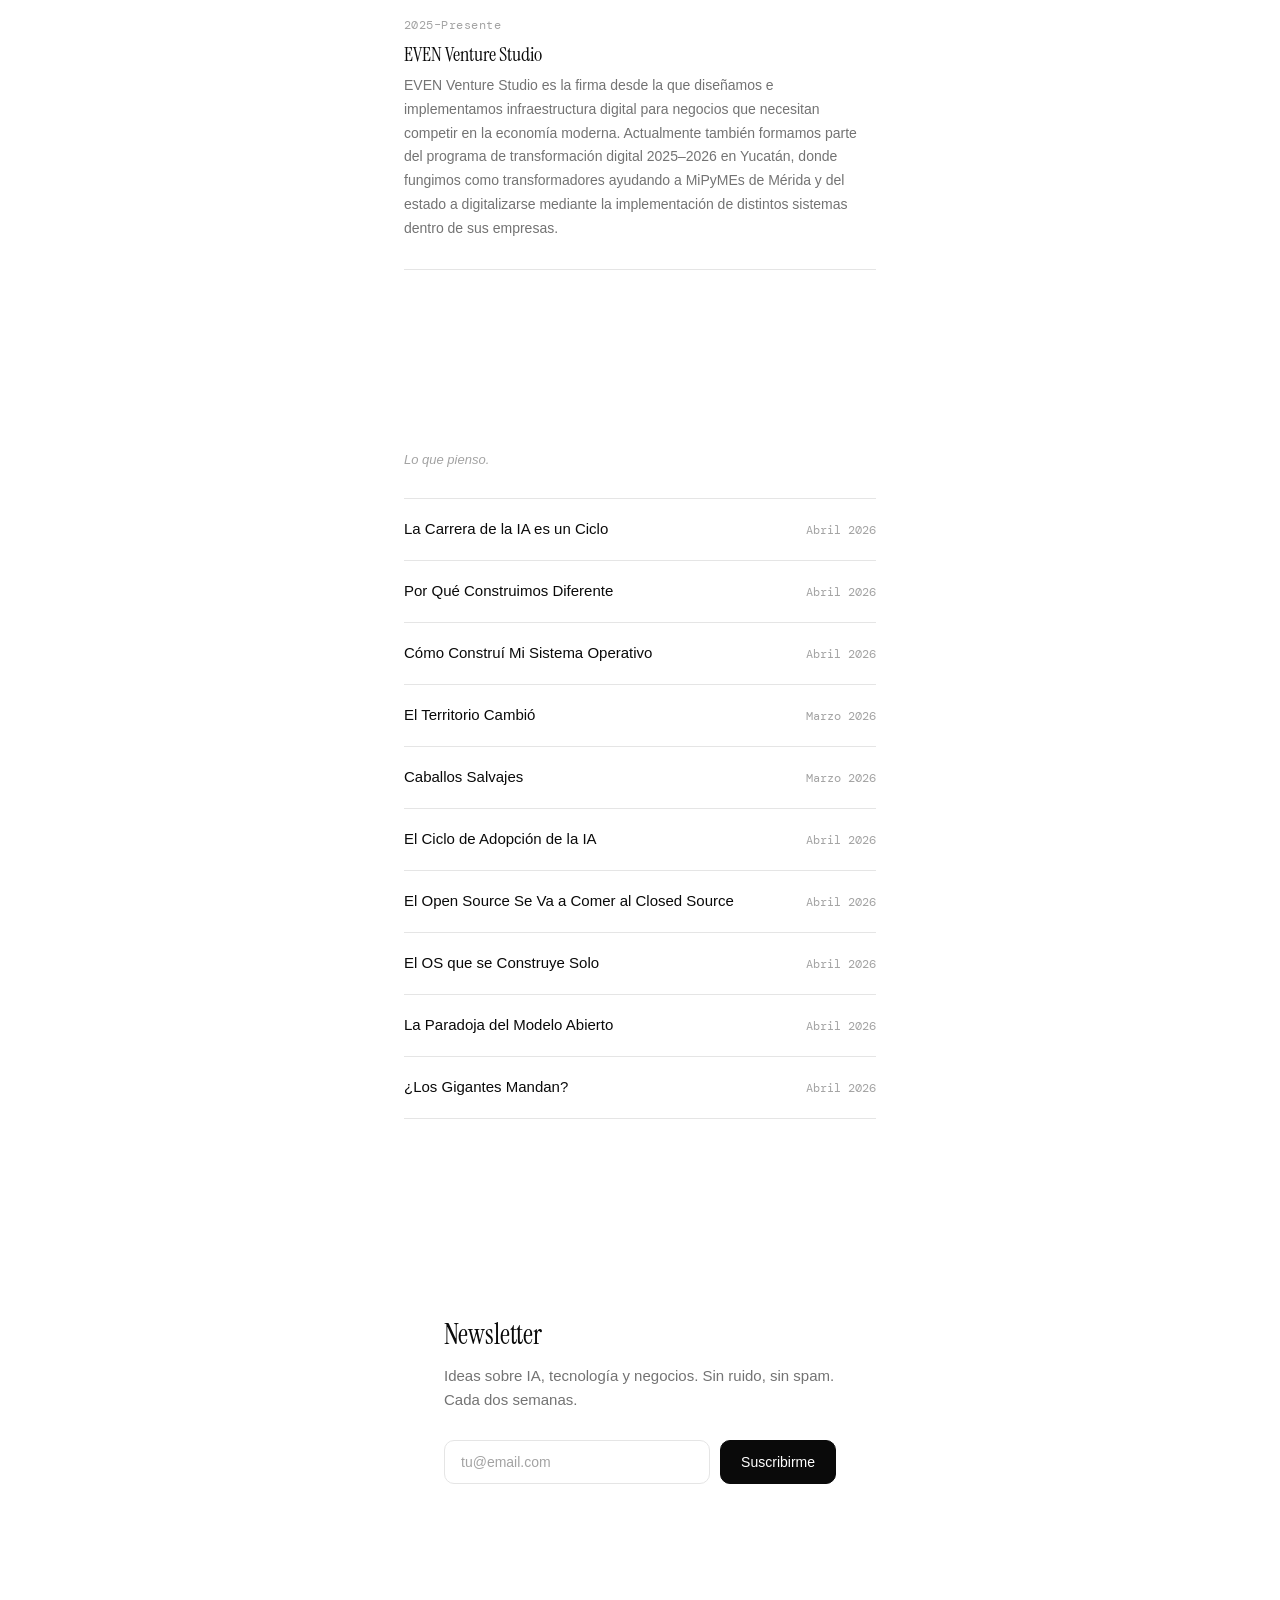
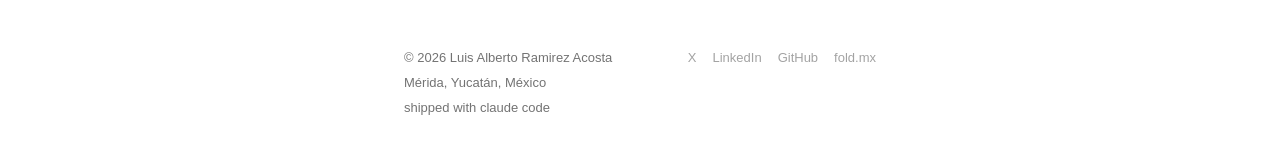
==== commit 97764688: "fix: update LinkedIn URL to correct profile across hero, footer, schema Co-Authored-By: Claude Opus " ====
--- a/index.html
+++ b/index.html
@@ -42,6 +42,7 @@
   <link rel="icon" href="./vitruvian.svg" type="image/svg+xml">
   <link rel="stylesheet" href="base.css">
   <link rel="stylesheet" href="style.css">
+  <link rel="stylesheet" href="configurador.css">
 
   <script type="application/ld+json">
   {
@@ -55,7 +56,7 @@
     "address": {"@type": "PostalAddress", "addressLocality": "Mérida", "addressRegion": "Yucatán", "addressCountry": "MX"},
     "email": "contacto@luisracosta.com",
     "knowsLanguage": ["es", "en"],
-    "sameAs": ["https://x.com/luisracosta_","https://linkedin.com/in/luisracosta","https://github.com/even-admin","https://fold.mx"]
+    "sameAs": ["https://x.com/luisracosta_","https://www.linkedin.com/in/luis-alberto-ramirez-acosta-6698a03b3/","https://github.com/even-admin","https://fold.mx"]
   }
   </script>
   <script type="application/ld+json">
@@ -124,7 +125,7 @@
           <a href="https://x.com/luisracosta_" target="_blank" rel="noopener noreferrer" class="social-icon" aria-label="X">
             <svg width="18" height="18" viewBox="0 0 24 24" fill="currentColor"><path d="M18.244 2.25h3.308l-7.227 8.26 8.502 11.24H16.17l-5.214-6.817L4.99 21.75H1.68l7.73-8.835L1.254 2.25H8.08l4.713 6.231zm-1.161 17.52h1.833L7.084 4.126H5.117z"/></svg>
           </a>
-          <a href="https://linkedin.com/in/luisracosta" target="_blank" rel="noopener noreferrer" class="social-icon" aria-label="LinkedIn">
+          <a href="https://www.linkedin.com/in/luis-alberto-ramirez-acosta-6698a03b3/" target="_blank" rel="noopener noreferrer" class="social-icon" aria-label="LinkedIn">
             <svg width="18" height="18" viewBox="0 0 24 24" fill="currentColor"><path d="M20.447 20.452h-3.554v-5.569c0-1.328-.027-3.037-1.852-3.037-1.853 0-2.136 1.445-2.136 2.939v5.667H9.351V9h3.414v1.561h.046c.477-.9 1.637-1.85 3.37-1.85 3.601 0 4.267 2.37 4.267 5.455v6.286zM5.337 7.433a2.062 2.062 0 01-2.063-2.065 2.064 2.064 0 112.063 2.065zm1.782 13.019H3.555V9h3.564v11.452zM22.225 0H1.771C.792 0 0 .774 0 1.729v20.542C0 23.227.792 24 1.771 24h20.451C23.2 24 24 23.227 24 22.271V1.729C24 .774 23.2 0 22.222 0h.003z"/></svg>
           </a>
           <a href="https://github.com/even-admin" target="_blank" rel="noopener noreferrer" class="social-icon" aria-label="GitHub">
@@ -154,91 +155,49 @@
         <span class="section-label">About</span>
         <div class="about-text">
           <p data-animate>Ayudo a dueños de negocio en México a construir la infraestructura digital que realmente necesitan, alineada a su operación y sus objetivos.</p>
-          <p data-animate>Analizo tu negocio, defino qué construir, en qué orden y con qué impacto, y después mi equipo y yo lo ejecutamos: sitios web, CRMs, sistemas de agenda, flujos automatizados y presencia en Google — todo el respaldo operativo que tu negocio necesita para competir en 2026.</p>
+          <p data-animate>Analizo su operación, identifico qué conviene construir primero y con qué objetivo, y después lo ejecuto junto con mi equipo: sitio web, CRM, sistemas de agenda, automatizaciones y presencia en Google. El objetivo es que usted tenga una operación digital clara, ordenada y sostenible.</p>
           <p data-animate>Pasé por la escuela de negocios estudiando Finanzas y Banca, donde cursé dos años de tronco común de business school mientras desarrollaba una startup de salud. Tomé un año fuera para enfocarme en ese proyecto y fue en ese tiempo donde encontré mi pasión por la inteligencia artificial, la programación y la tecnología, lo que me llevó a entrar a la Licenciatura Ejecutiva en Programación y Transformación Digital Empresarial en la Escuela de Banca y Comercio, que hoy está en su recta final.</p>
           <p class="about-cta" data-animate>Trabajo con fundadores y dueños de negocio en todo México que tienen claro que deben digitalizarse y necesitan a alguien que traduzca esa necesidad en una estrategia concreta y ejecutable.</p>
         </div>
       </div>
     </section>
 
-    <!-- ===== SERVICIOS ===== -->
+    <!-- ===== SERVICIOS (Configurador) ===== -->
     <section id="servicios" class="section section-servicios">
       <div class="col-wide">
-        <span class="section-label">Servicios</span>
-        <p class="setup-intro" data-animate>Lo que entrego.</p>
-
-        <!-- Featured service -->
-        <div class="service-card-featured card" data-animate>
-          <div class="work-role">Arquitecto & Líder Técnico</div>
-          <h3 class="work-title">Desarrollo de Software a la Medida</h3>
-          <p class="work-desc">Sistemas hechos a la medida de tu operación. Aplicaciones, plataformas internas, portales de clientes y herramientas operativas que no existen en el mercado, diseñadas específicamente para cómo trabaja tu negocio. Desde el diseño hasta la implementación, con soporte continuo.</p>
-          <div class="service-meta">
-            <div class="spec-row"><span class="spec-key">Entregable</span><span class="spec-dots"></span><span class="spec-val">Software funcional en producción</span></div>
-            <div class="spec-row"><span class="spec-key">Tiempo</span><span class="spec-dots"></span><span class="spec-val">Indefinido — desarrollo continuo según necesidades</span></div>
-          </div>
-        </div>
-
-        <!-- Service grid -->
-        <div class="service-grid">
-          <div class="service-card card" data-animate>
-            <div class="work-role">Estratega</div>
-            <h3 class="service-title">Estrategia Digital & Hoja de Ruta</h3>
-            <p class="service-desc">Audito tu presencia digital actual, identifico las brechas y construyo un plan por fases adaptado a tu presupuesto y objetivos. Te llevas una hoja de ruta clara y ejecutable, no una presentación llena de tecnicismos.</p>
-            <div class="service-meta">
-              <span class="service-tag">Plan de transformación digital</span>
-              <span class="service-tag service-tag-time">1–2 semanas</span>
-            </div>
-          </div>
-
-          <div class="service-card card" data-animate>
-            <div class="work-role">Arquitecto & Líder</div>
-            <h3 class="service-title">Diseño & Desarrollo Web</h3>
-            <p class="service-desc">Desde sitios profesionales de una página hasta plataformas completas con blog, galería y sistema de citas. Construido para posicionar en Google y convertir visitantes en clientes.</p>
-            <div class="service-meta">
-              <span class="service-tag">Sitio listo para producción</span>
-              <span class="service-tag service-tag-time">2–4 semanas</span>
-            </div>
-          </div>
-
-          <div class="service-card card" data-animate>
-            <div class="work-role">Estratega & Ejecutor</div>
-            <h3 class="service-title">Ecosistema Google</h3>
-            <p class="service-desc">Google Business Profile, Workspace (correo profesional), Analytics, Search Console y Ads. Todo configurado para que tu negocio aparezca cuando la gente busca lo que tú ofreces.</p>
-            <div class="service-meta">
-              <span class="service-tag">Presencia completa en Google</span>
-              <span class="service-tag service-tag-time">1–2 semanas</span>
-            </div>
-          </div>
-
-          <div class="service-card card" data-animate>
-            <div class="work-role">Arquitecto</div>
-            <h3 class="service-title">CRM & Pipeline de Clientes</h3>
-            <p class="service-desc">Un sistema para rastrear cada prospecto, dar seguimiento automático y nunca perder un cliente potencial. Construido sobre HubSpot o soluciones a medida según tu escala.</p>
-            <div class="service-meta">
-              <span class="service-tag">Pipeline operativo de clientes</span>
-              <span class="service-tag service-tag-time">1–3 semanas</span>
-            </div>
-          </div>
-
-          <div class="service-card card" data-animate>
-            <div class="work-role">Arquitecto de Sistemas</div>
-            <h3 class="service-title">Automatización & Flujos de Trabajo</h3>
-            <p class="service-desc">Conecto tus herramientas para que se comuniquen entre sí. Un nuevo formulario crea un registro en el CRM, envía un correo de confirmación y agenda una cita — sin que toques nada.</p>
-            <div class="service-meta">
-              <span class="service-tag">Flujos de trabajo automatizados</span>
-              <span class="service-tag service-tag-time">1–2 semanas</span>
-            </div>
-          </div>
-
-          <div class="service-card card" data-animate>
-            <div class="work-role">Estratega</div>
-            <h3 class="service-title">Redes Sociales & Contenido</h3>
-            <p class="service-desc">Creación de canales, calendario de contenido y estrategia de publicación diseñada para tu industria. Yo construyo el sistema — tú o tu equipo lo alimentan con contenido, o también nos encargamos de eso.</p>
-            <div class="service-meta">
-              <span class="service-tag">Infraestructura de contenido</span>
-              <span class="service-tag service-tag-time">2–3 semanas</span>
-            </div>
-          </div>
+        <span class="section-label">Configurador</span>
+        <h2 class="cfg-landing-title" data-animate>¿Cuál es su necesidad principal?</h2>
+        <p class="cfg-landing-desc" data-animate>Seleccione un paquete para configurar su propuesta personalizada.</p>
+        <div class="cfg-package-grid">
+
+          <!-- Package 1: Infraestructura Digital -->
+          <a href="configurador-infraestructura.html" class="cfg-package-card card" data-animate>
+            <div class="work-role">Proyecto</div>
+            <h3 class="cfg-package-name">Infraestructura Digital Empresarial</h3>
+            <p class="cfg-package-desc">Todo lo que su negocio necesita para competir en digital. Módulos configurables, entrega en semanas.</p>
+            <ul class="cfg-package-bullets">
+              <li>Estrategia digital y hoja de ruta</li>
+              <li>Sitio web profesional</li>
+              <li>Google, CRM y automatizaciones</li>
+              <li>Redes sociales y contenido</li>
+            </ul>
+            <span class="work-indicator">Configurar &#8599;</span>
+          </a>
+
+          <!-- Package 2: Software Continuo -->
+          <a href="configurador-software.html" class="cfg-package-card card" data-animate>
+            <div class="work-role">Continuo</div>
+            <h3 class="cfg-package-name">Desarrollo Continuo de Software</h3>
+            <p class="cfg-package-desc">Software hecho a la medida de su operación. Retainer mensual con desarrollo, soporte y evolución continua.</p>
+            <ul class="cfg-package-bullets">
+              <li>Herramientas internas y portales</li>
+              <li>Dashboards y plataformas</li>
+              <li>Integraciones API</li>
+              <li>Soporte y mantenimiento continuo</li>
+            </ul>
+            <span class="work-indicator">Configurar &#8599;</span>
+          </a>
+
         </div>
       </div>
     </section>
@@ -541,7 +500,7 @@
         </div>
         <div class="footer-links">
           <a href="https://x.com/luisracosta_" target="_blank" rel="noopener noreferrer">X</a>
-          <a href="https://linkedin.com/in/luisracosta" target="_blank" rel="noopener noreferrer">LinkedIn</a>
+          <a href="https://www.linkedin.com/in/luis-alberto-ramirez-acosta-6698a03b3/" target="_blank" rel="noopener noreferrer">LinkedIn</a>
           <a href="https://github.com/even-admin" target="_blank" rel="noopener noreferrer">GitHub</a>
           <a href="https://fold.mx" target="_blank" rel="noopener noreferrer">fold.mx</a>
         </div>
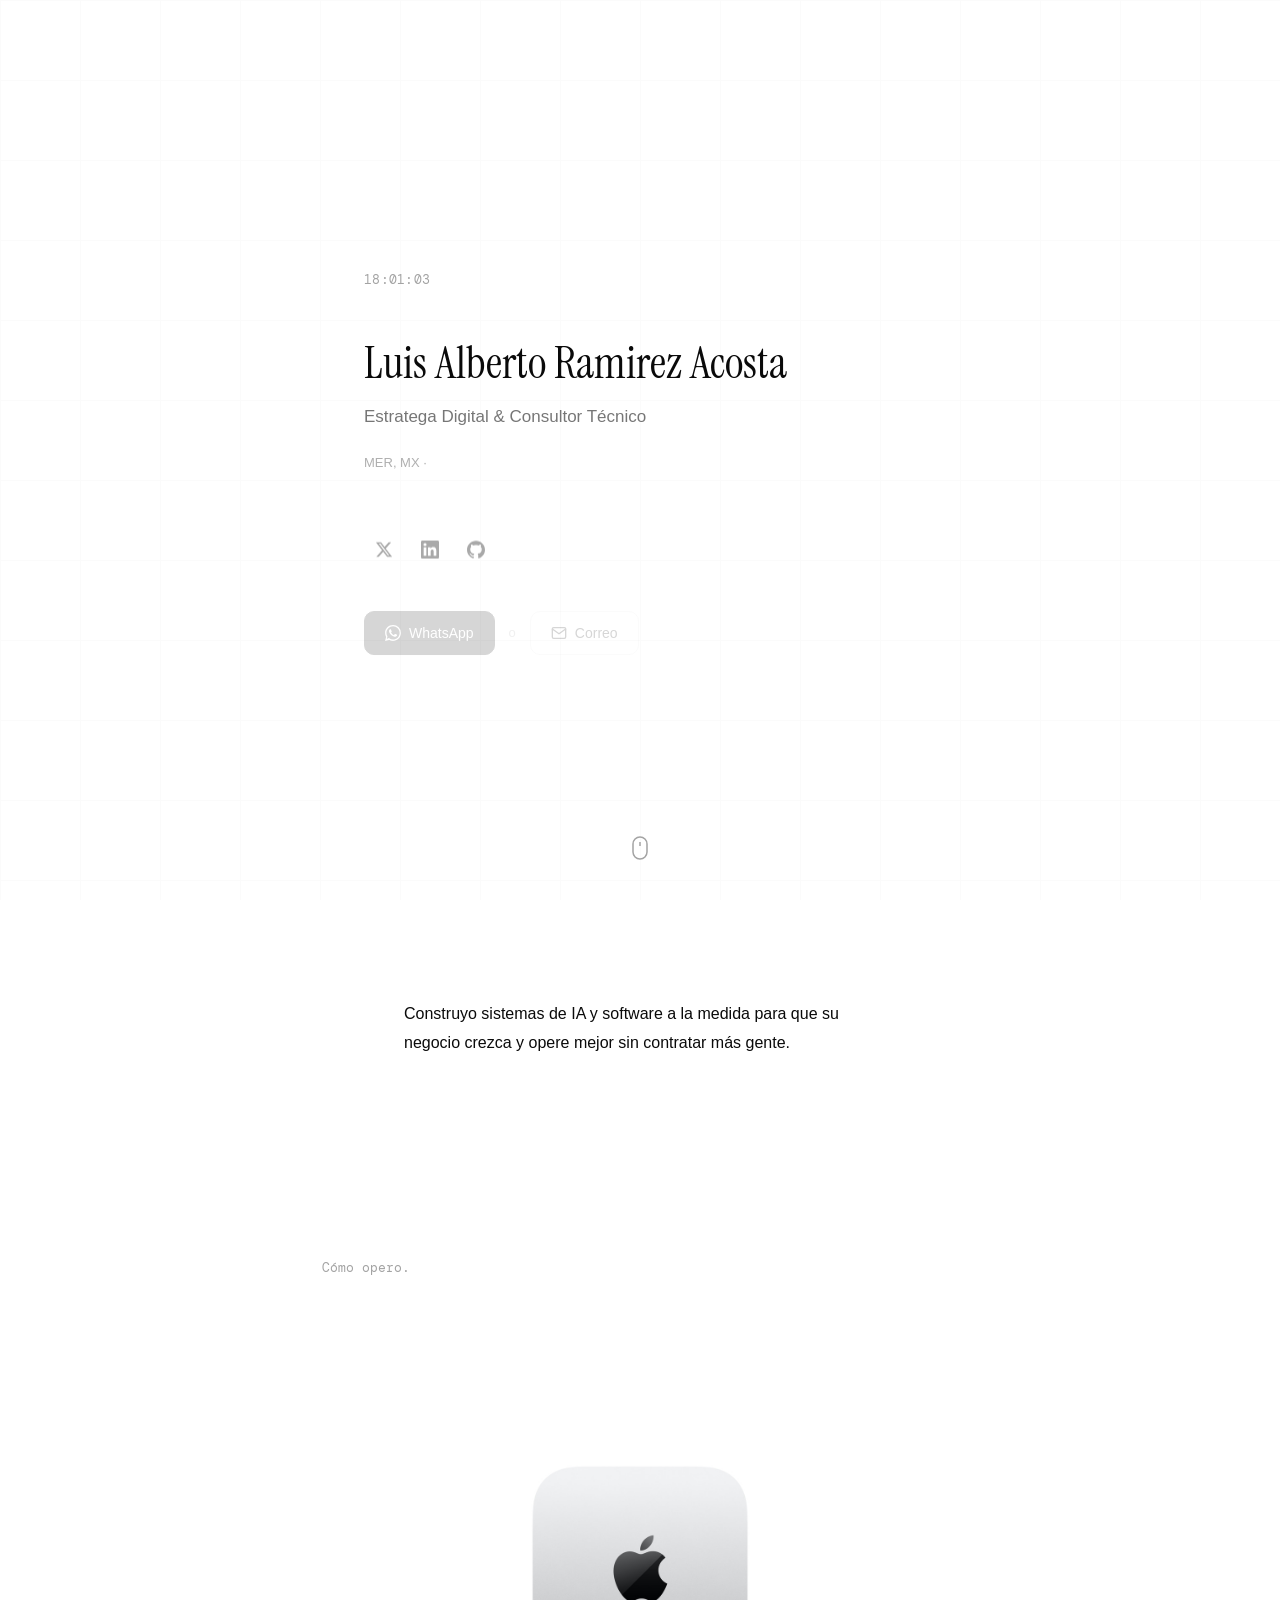
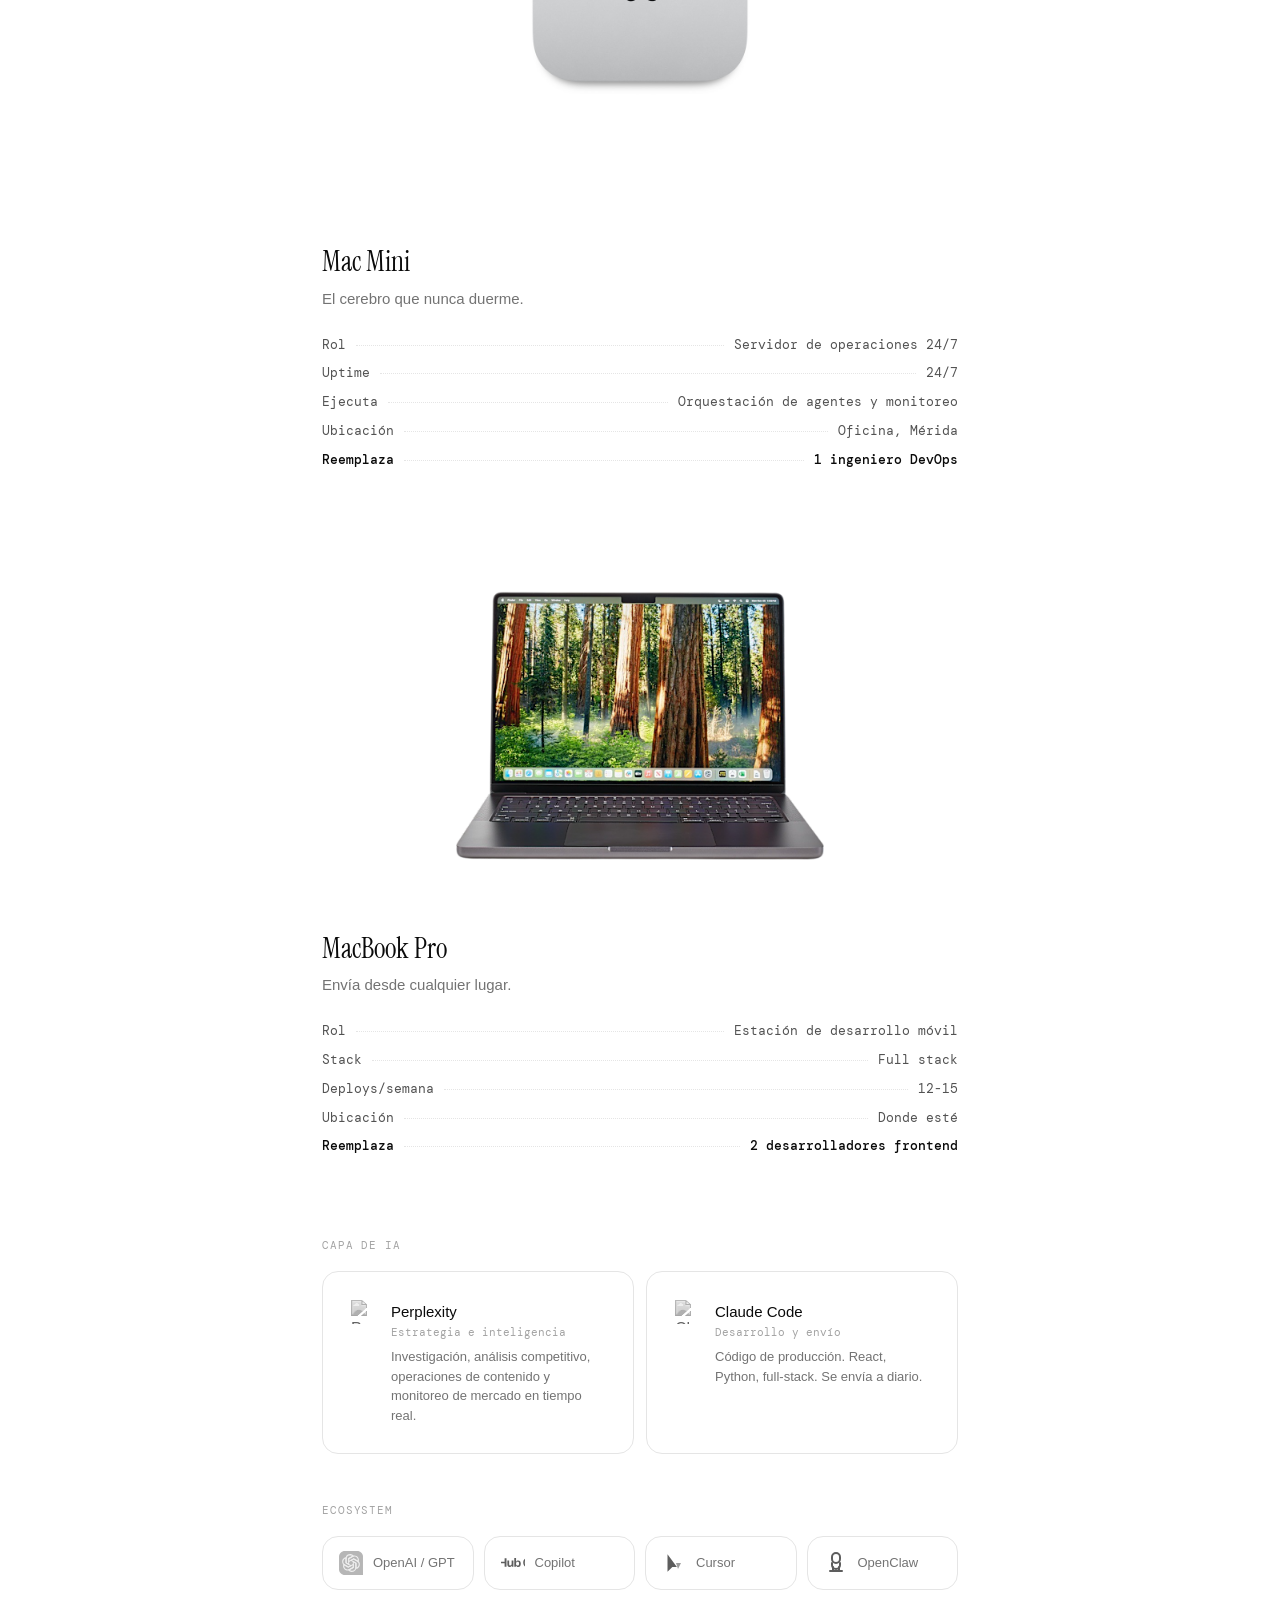
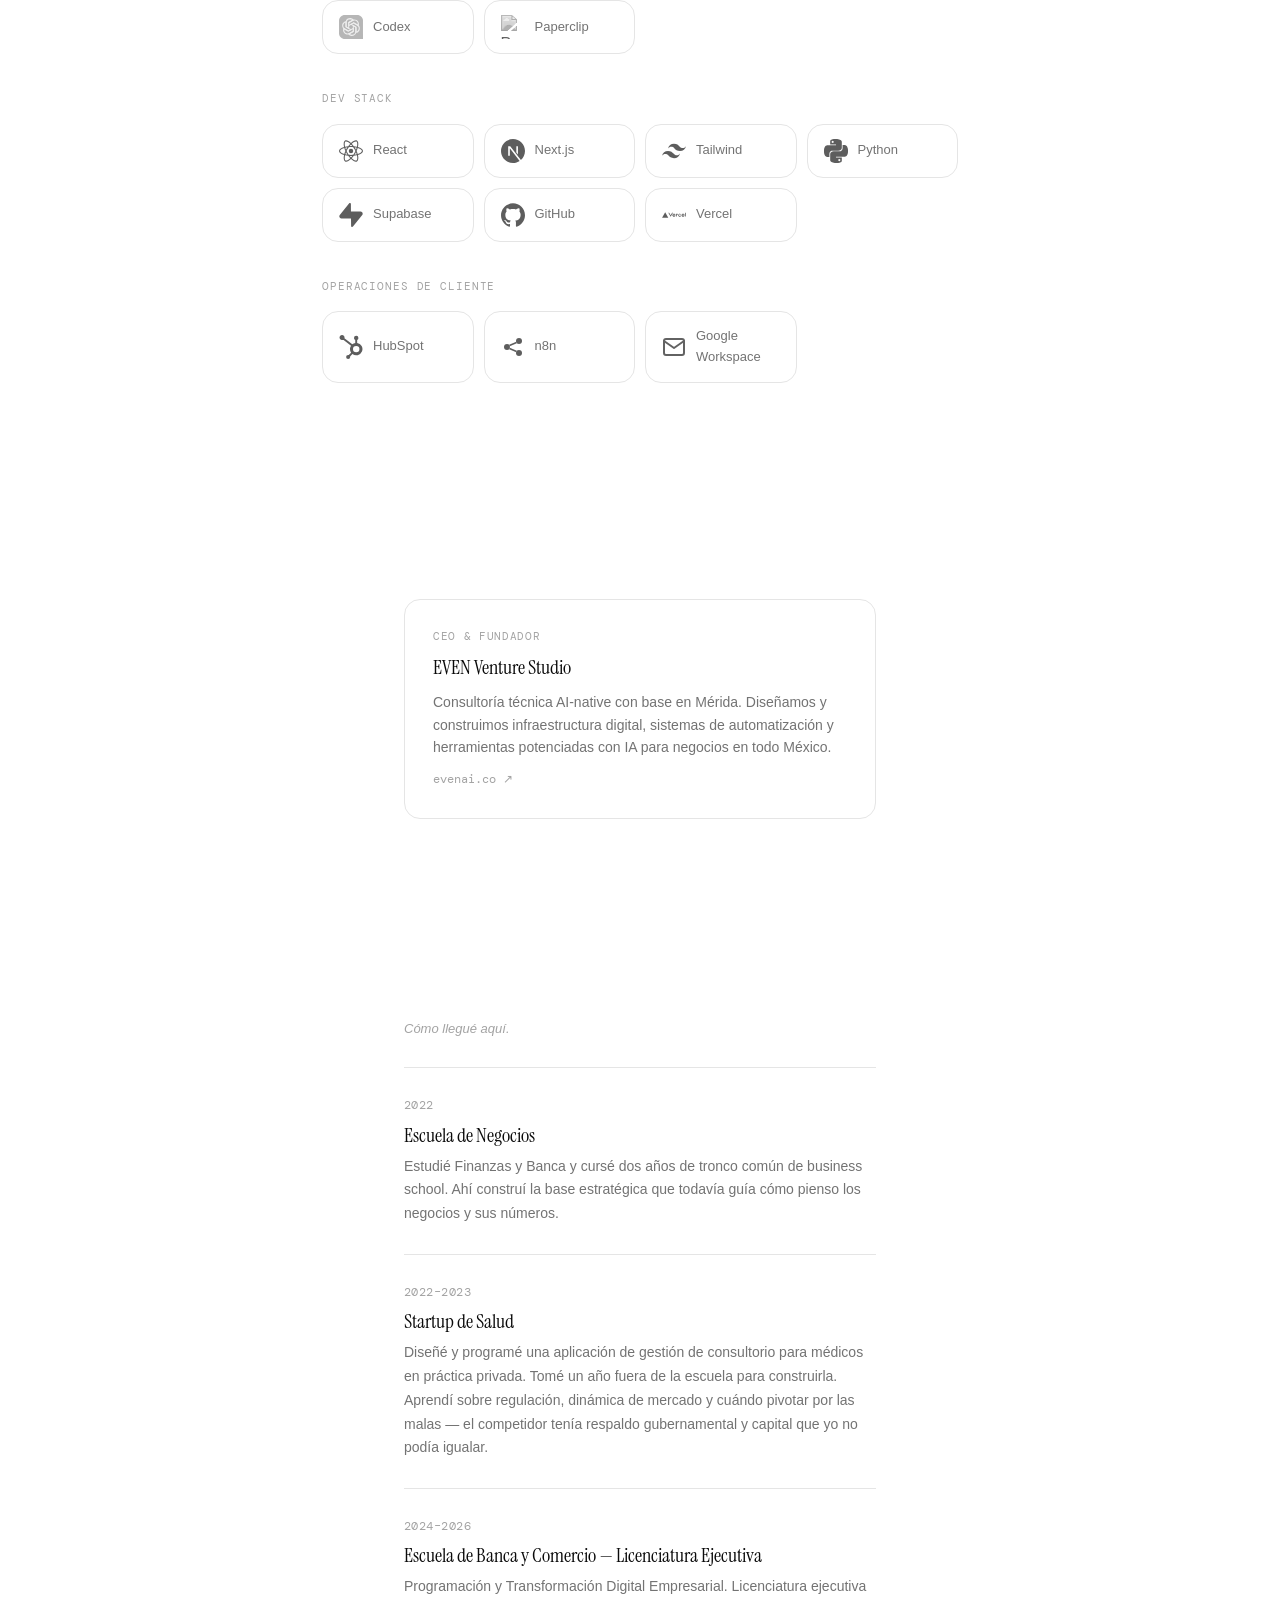
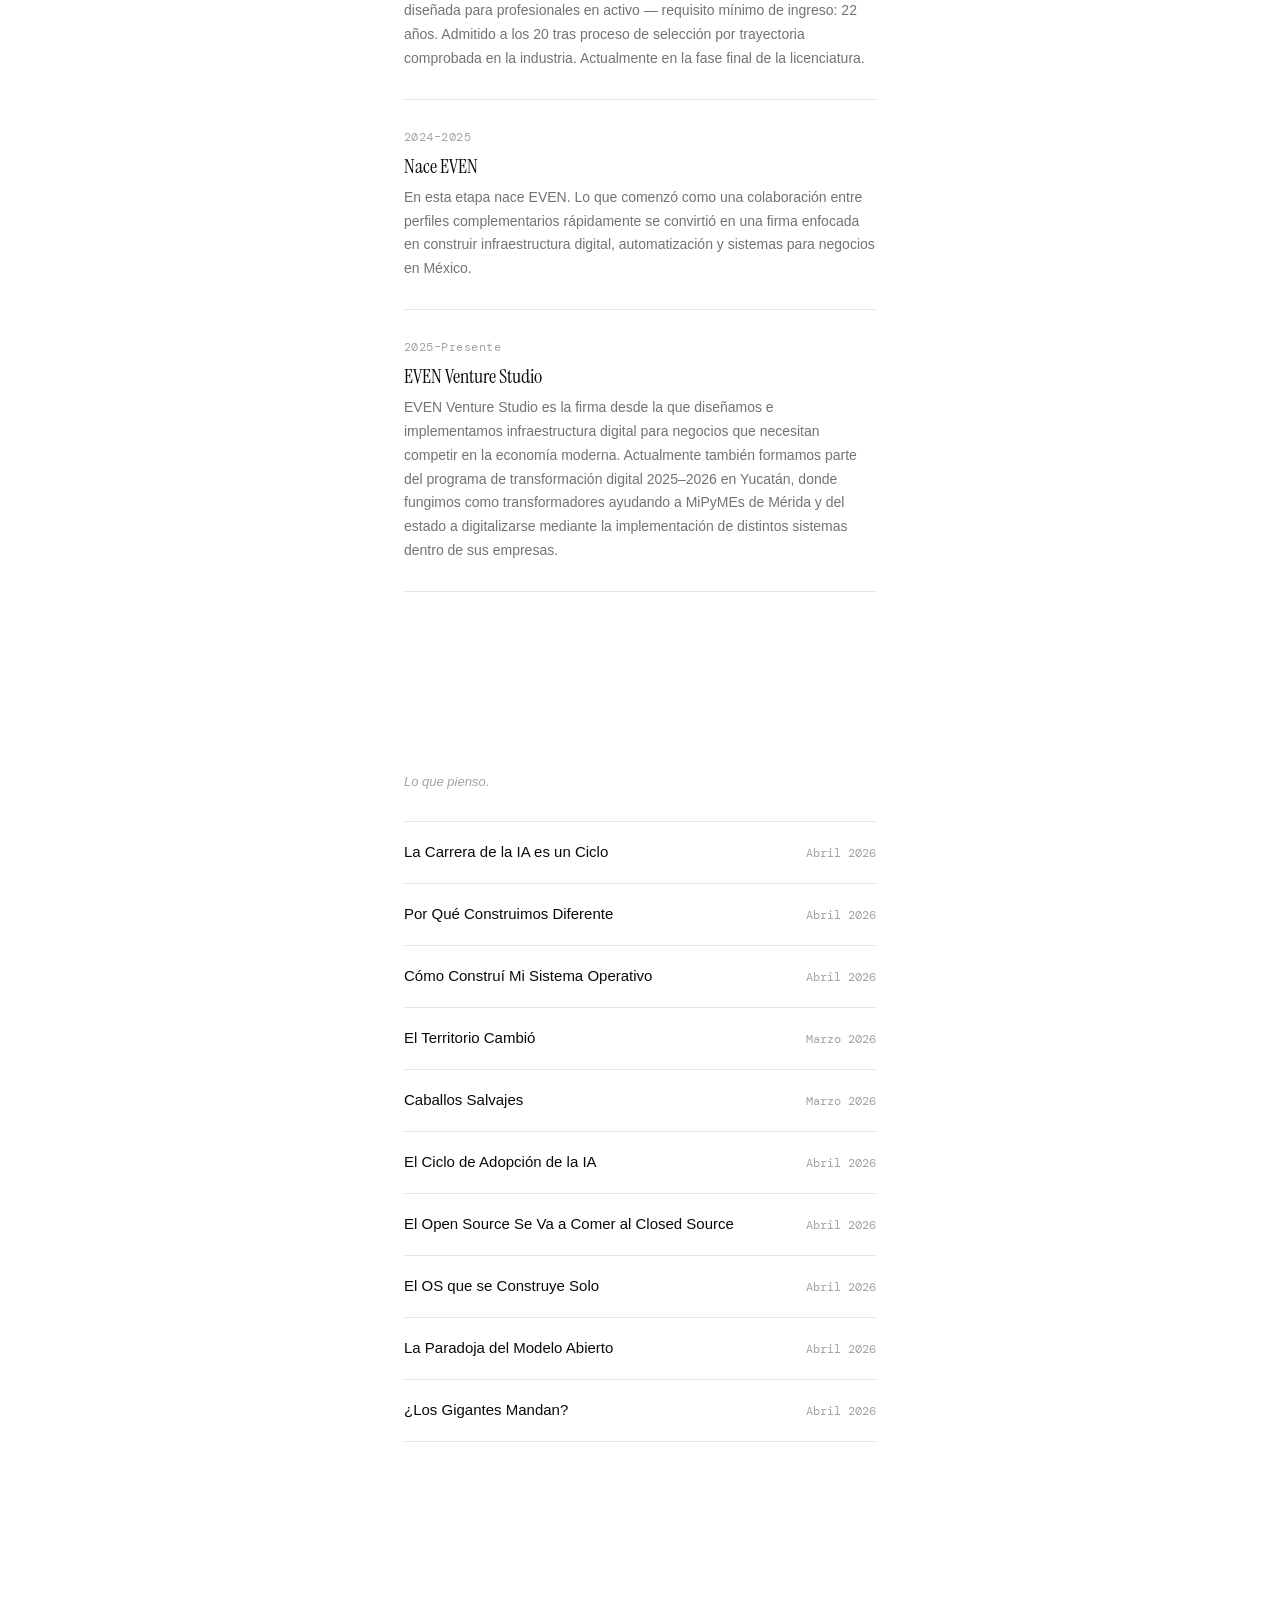
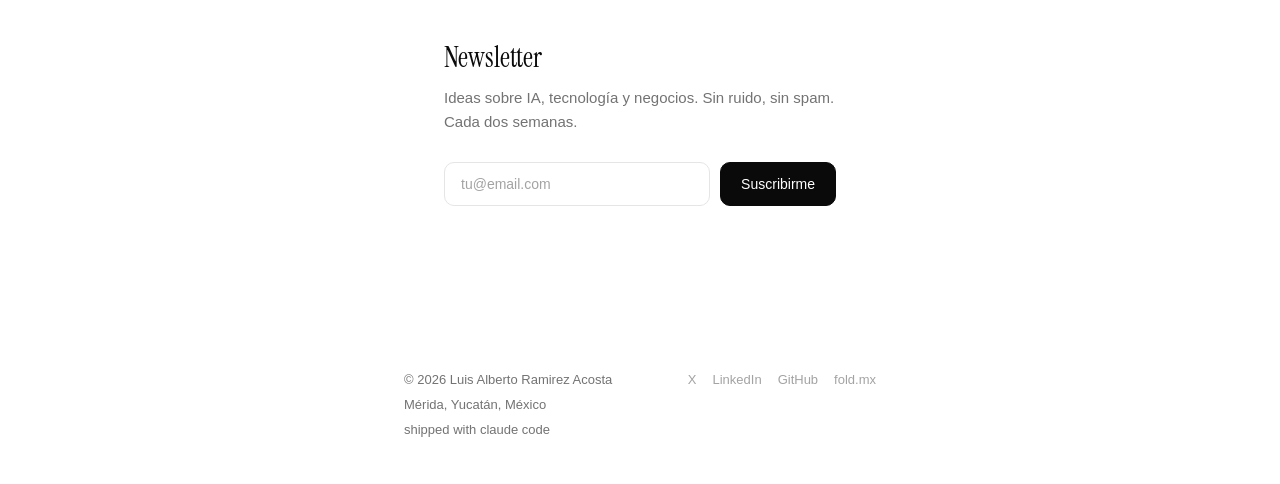
==== commit 6fbc63bd: "site: WhatsApp + email hero buttons, condense About, remove configurador - Hero: first button now op" ====
--- a/index.html
+++ b/index.html
@@ -42,7 +42,6 @@
   <link rel="icon" href="./vitruvian.svg" type="image/svg+xml">
   <link rel="stylesheet" href="base.css">
   <link rel="stylesheet" href="style.css">
-  <link rel="stylesheet" href="configurador.css">
 
   <script type="application/ld+json">
   {
@@ -82,7 +81,6 @@
       <span class="nav-name">Luis Ramirez</span>
       <div class="nav-links">
         <a href="#about" class="nav-link" data-section="about">About</a>
-        <a href="#servicios" class="nav-link" data-section="servicios">Servicios</a>
         <a href="#setup" class="nav-link" data-section="setup">Setup</a>
         <a href="#work" class="nav-link" data-section="work">Trabajo</a>
         <a href="#trayectoria" class="nav-link" data-section="trayectoria">Trayectoria</a>
@@ -100,7 +98,6 @@
     </div>
     <div class="nav-panel" id="nav-panel">
       <a href="#about" class="nav-link" data-section="about">About</a>
-      <a href="#servicios" class="nav-link" data-section="servicios">Servicios</a>
       <a href="#setup" class="nav-link" data-section="setup">Setup</a>
       <a href="#work" class="nav-link" data-section="work">Trabajo</a>
       <a href="#trayectoria" class="nav-link" data-section="trayectoria">Trayectoria</a>
@@ -133,15 +130,15 @@
           </a>
         </div>
         <div class="action-row hero-anim">
-          <a href="mailto:contacto@luisracosta.com" class="btn btn-primary">
+          <a href="https://wa.me/529999493079" target="_blank" rel="noopener" class="btn btn-primary">
+            <svg width="16" height="16" viewBox="0 0 24 24" fill="currentColor"><path d="M.057 24l1.687-6.163a11.867 11.867 0 01-1.587-5.946C.16 5.335 5.495 0 12.05 0a11.817 11.817 0 018.413 3.488 11.824 11.824 0 013.48 8.414c-.003 6.557-5.338 11.892-11.893 11.892a11.9 11.9 0 01-5.688-1.448L.057 24zm6.597-3.807c1.676.995 3.276 1.591 5.392 1.592 5.448 0 9.886-4.434 9.889-9.885.002-5.462-4.415-9.89-9.881-9.892-5.452 0-9.887 4.434-9.889 9.884a9.86 9.86 0 001.51 5.26l-.999 3.648 3.978-1.607zm11.387-5.464c-.074-.124-.272-.198-.57-.347-.297-.149-1.758-.868-2.031-.967-.272-.099-.47-.149-.669.149-.198.297-.768.967-.941 1.165-.173.198-.347.223-.644.074-.297-.149-1.255-.462-2.39-1.475-.883-.788-1.48-1.761-1.653-2.059-.173-.297-.018-.458.13-.606.134-.133.297-.347.446-.521.151-.172.2-.296.3-.495.099-.198.05-.372-.025-.521-.075-.148-.669-1.611-.916-2.206-.242-.579-.487-.501-.669-.51l-.57-.01c-.198 0-.52.074-.792.372s-1.04 1.016-1.04 2.479 1.065 2.876 1.213 3.074c.149.198 2.095 3.2 5.076 4.487.709.306 1.263.489 1.694.626.712.226 1.36.194 1.872.118.571-.085 1.758-.719 2.006-1.413.248-.695.248-1.29.173-1.414z"/></svg>
+            WhatsApp
+          </a>
+          <span class="action-divider">o</span>
+          <a href="mailto:contacto@luisracosta.com" class="btn btn-secondary">
             <svg width="16" height="16" viewBox="0 0 24 24" fill="none" stroke="currentColor" stroke-width="2" stroke-linecap="round" stroke-linejoin="round"><path d="M4 4h16c1.1 0 2 .9 2 2v12c0 1.1-.9 2-2 2H4c-1.1 0-2-.9-2-2V6c0-1.1.9-2 2-2z"/><polyline points="22,6 12,13 2,6"/></svg>
-            Contact me
-          </a>
-          <span class="action-divider">or</span>
-          <button id="copy-email" class="btn btn-secondary">
-            <svg width="16" height="16" viewBox="0 0 24 24" fill="none" stroke="currentColor" stroke-width="2" stroke-linecap="round" stroke-linejoin="round"><rect x="9" y="9" width="13" height="13" rx="2" ry="2"/><path d="M5 15H4a2 2 0 01-2-2V4a2 2 0 012-2h9a2 2 0 012 2v1"/></svg>
-            Copy email
-          </button>
+            Correo
+          </a>
         </div>
       </div>
       <div class="scroll-indicator" aria-hidden="true">
@@ -154,50 +151,7 @@
       <div class="col-md">
         <span class="section-label">About</span>
         <div class="about-text">
-          <p data-animate>Ayudo a dueños de negocio en México a construir la infraestructura digital que realmente necesitan, alineada a su operación y sus objetivos.</p>
-          <p data-animate>Analizo su operación, identifico qué conviene construir primero y con qué objetivo, y después lo ejecuto junto con mi equipo: sitio web, CRM, sistemas de agenda, automatizaciones y presencia en Google. El objetivo es que usted tenga una operación digital clara, ordenada y sostenible.</p>
-          <p data-animate>Pasé por la escuela de negocios estudiando Finanzas y Banca, donde cursé dos años de tronco común de business school mientras desarrollaba una startup de salud. Tomé un año fuera para enfocarme en ese proyecto y fue en ese tiempo donde encontré mi pasión por la inteligencia artificial, la programación y la tecnología, lo que me llevó a entrar a la Licenciatura Ejecutiva en Programación y Transformación Digital Empresarial en la Escuela de Banca y Comercio, que hoy está en su recta final.</p>
-          <p class="about-cta" data-animate>Trabajo con fundadores y dueños de negocio en todo México que tienen claro que deben digitalizarse y necesitan a alguien que traduzca esa necesidad en una estrategia concreta y ejecutable.</p>
-        </div>
-      </div>
-    </section>
-
-    <!-- ===== SERVICIOS (Configurador) ===== -->
-    <section id="servicios" class="section section-servicios">
-      <div class="col-wide">
-        <span class="section-label">Configurador</span>
-        <h2 class="cfg-landing-title" data-animate>¿Cuál es su necesidad principal?</h2>
-        <p class="cfg-landing-desc" data-animate>Seleccione un paquete para configurar su propuesta personalizada.</p>
-        <div class="cfg-package-grid">
-
-          <!-- Package 1: Infraestructura Digital -->
-          <a href="configurador-infraestructura.html" class="cfg-package-card card" data-animate>
-            <div class="work-role">Proyecto</div>
-            <h3 class="cfg-package-name">Infraestructura Digital Empresarial</h3>
-            <p class="cfg-package-desc">Todo lo que su negocio necesita para competir en digital. Módulos configurables, entrega en semanas.</p>
-            <ul class="cfg-package-bullets">
-              <li>Estrategia digital y hoja de ruta</li>
-              <li>Sitio web profesional</li>
-              <li>Google, CRM y automatizaciones</li>
-              <li>Redes sociales y contenido</li>
-            </ul>
-            <span class="work-indicator">Configurar &#8599;</span>
-          </a>
-
-          <!-- Package 2: Software Continuo -->
-          <a href="configurador-software.html" class="cfg-package-card card" data-animate>
-            <div class="work-role">Continuo</div>
-            <h3 class="cfg-package-name">Desarrollo Continuo de Software</h3>
-            <p class="cfg-package-desc">Software hecho a la medida de su operación. Retainer mensual con desarrollo, soporte y evolución continua.</p>
-            <ul class="cfg-package-bullets">
-              <li>Herramientas internas y portales</li>
-              <li>Dashboards y plataformas</li>
-              <li>Integraciones API</li>
-              <li>Soporte y mantenimiento continuo</li>
-            </ul>
-            <span class="work-indicator">Configurar &#8599;</span>
-          </a>
-
+          <p data-animate>Construyo sistemas de IA y software a la medida para que su negocio crezca y opere mejor sin contratar más gente.</p>
         </div>
       </div>
     </section>
--- a/style.css
+++ b/style.css
@@ -230,17 +230,6 @@
   50% { opacity: 0.7; transform: translateX(-50%) translateY(6px); }
 }
 
-.toast {
-  position: fixed; bottom: 32px; left: 50%;
-  transform: translateX(-50%) translateY(8px);
-  background: var(--text); color: var(--bg);
-  font-family: var(--font-body); font-size: 13px; font-weight: 500;
-  padding: 10px 20px; border-radius: 10px;
-  opacity: 0; transition: opacity 200ms ease, transform 200ms ease;
-  z-index: 200; pointer-events: none;
-}
-.toast.visible { opacity: 1; transform: translateX(-50%) translateY(0); }
-
 /* ============================================
    ABOUT — intimate reading width
    ============================================ */
@@ -338,74 +327,6 @@
 .logo-card:hover .logo-name { color: var(--text); }
 
 /* ============================================
-   SERVICIOS
-   ============================================ */
-
-.section-servicios { min-height: auto; align-items: flex-start; padding: 100px 0 80px; }
-
-.service-card-featured {
-  padding: 32px;
-  margin-bottom: 24px;
-}
-.service-card-featured .work-title {
-  font-size: 22px;
-  font-weight: 300;
-  margin-bottom: 10px;
-}
-.service-card-featured .work-desc {
-  font-size: 15px;
-  line-height: 1.7;
-}
-.service-card-featured .service-meta {
-  margin-top: 20px;
-  flex-direction: column;
-  gap: 8px;
-}
-
-.service-grid {
-  display: grid;
-  grid-template-columns: repeat(2, 1fr);
-  gap: 12px;
-}
-
-.service-card {
-  padding: 24px;
-  display: flex;
-  flex-direction: column;
-}
-.service-title {
-  font-family: var(--font-body);
-  font-size: 15px;
-  font-weight: 500;
-  color: var(--text);
-  margin-bottom: 8px;
-  line-height: 1.3;
-}
-.service-desc {
-  font-family: var(--font-body);
-  font-size: 13px;
-  line-height: 1.65;
-  color: var(--text-muted);
-  margin-bottom: 16px;
-  flex: 1;
-}
-.service-meta {
-  display: flex;
-  flex-direction: column;
-  gap: 4px;
-}
-.service-tag {
-  font-family: var(--font-mono);
-  font-size: 11px;
-  color: var(--text-faint);
-  display: block;
-  line-height: 1.5;
-}
-.service-tag-time {
-  color: var(--text-muted);
-}
-
-/* ============================================
    TRAYECTORIA
    ============================================ */
 
@@ -530,11 +451,6 @@
 .hw-image[data-animate] { opacity: 0; transform: scale(0.95) translateY(30px); }
 .hw-name[data-animate], .hw-tagline[data-animate], .hw-specs[data-animate] { opacity: 0; transform: translateX(20px); }
 .setup-intro[data-animate] { opacity: 0; transform: translateY(20px); }
-
-/* Servicios: fade up */
-#servicios .setup-intro[data-animate] { opacity: 0; transform: translateY(20px); }
-.service-card-featured[data-animate] { opacity: 0; transform: translateY(24px); }
-.service-card[data-animate] { opacity: 0; transform: translateY(20px) scale(0.97); }
 
 /* Trayectoria: fade up */
 #trayectoria .writing-note[data-animate] { opacity: 0; transform: translateY(20px); }
@@ -630,7 +546,6 @@
 
 @media (min-width: 769px) and (max-width: 1024px) {
   .logo-grid-4 { grid-template-columns: repeat(3, 1fr); }
-  .service-grid { grid-template-columns: repeat(2, 1fr); }
 }
 
 @media (min-width: 1025px) {
@@ -663,13 +578,7 @@
   }
 
   .section-setup { padding: 64px 0; }
-  .section-servicios { padding: 64px 0; }
   .section-trayectoria { padding: 64px 0; }
-
-  /* Servicios: single column on mobile */
-  .service-grid { grid-template-columns: 1fr; }
-  .service-card-featured { padding: 24px; }
-  .service-card-featured .work-title { font-size: 20px; }
 
   /* Hero: keep full height for impact */
   .hero {
